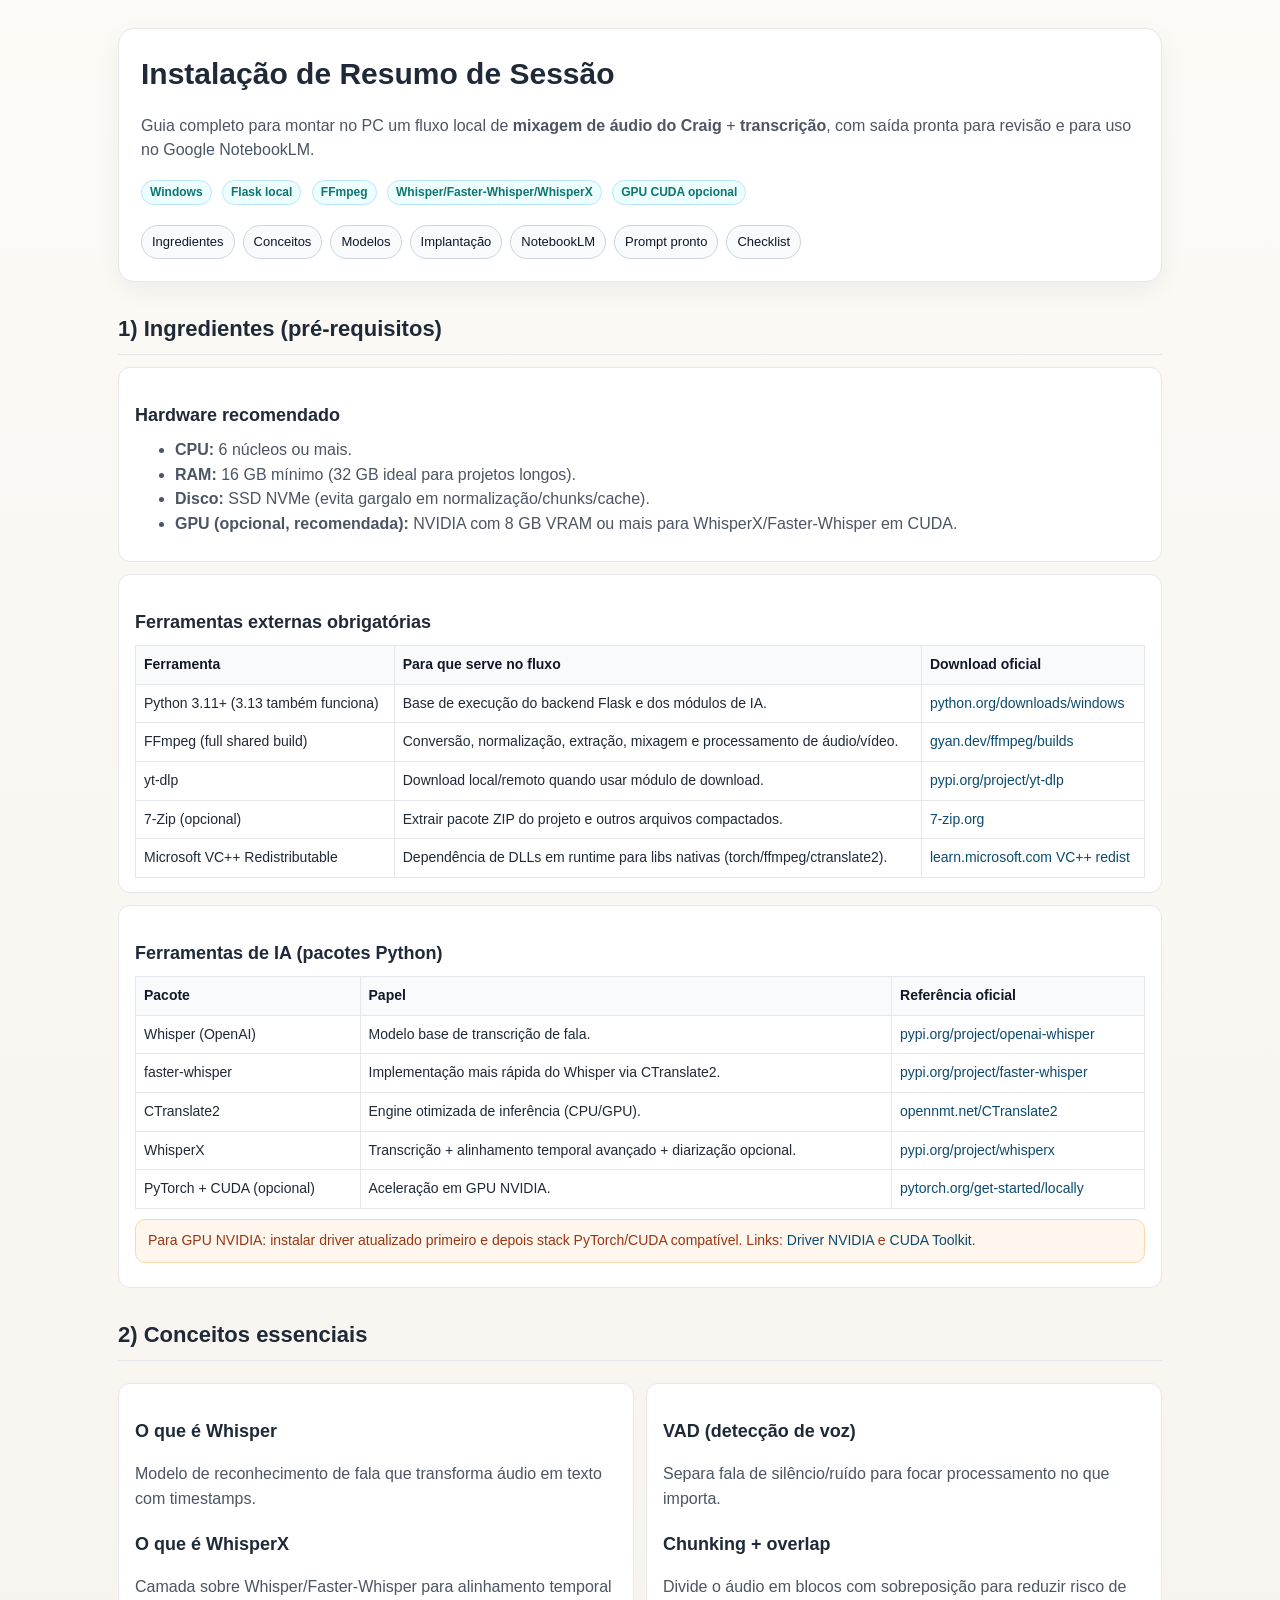
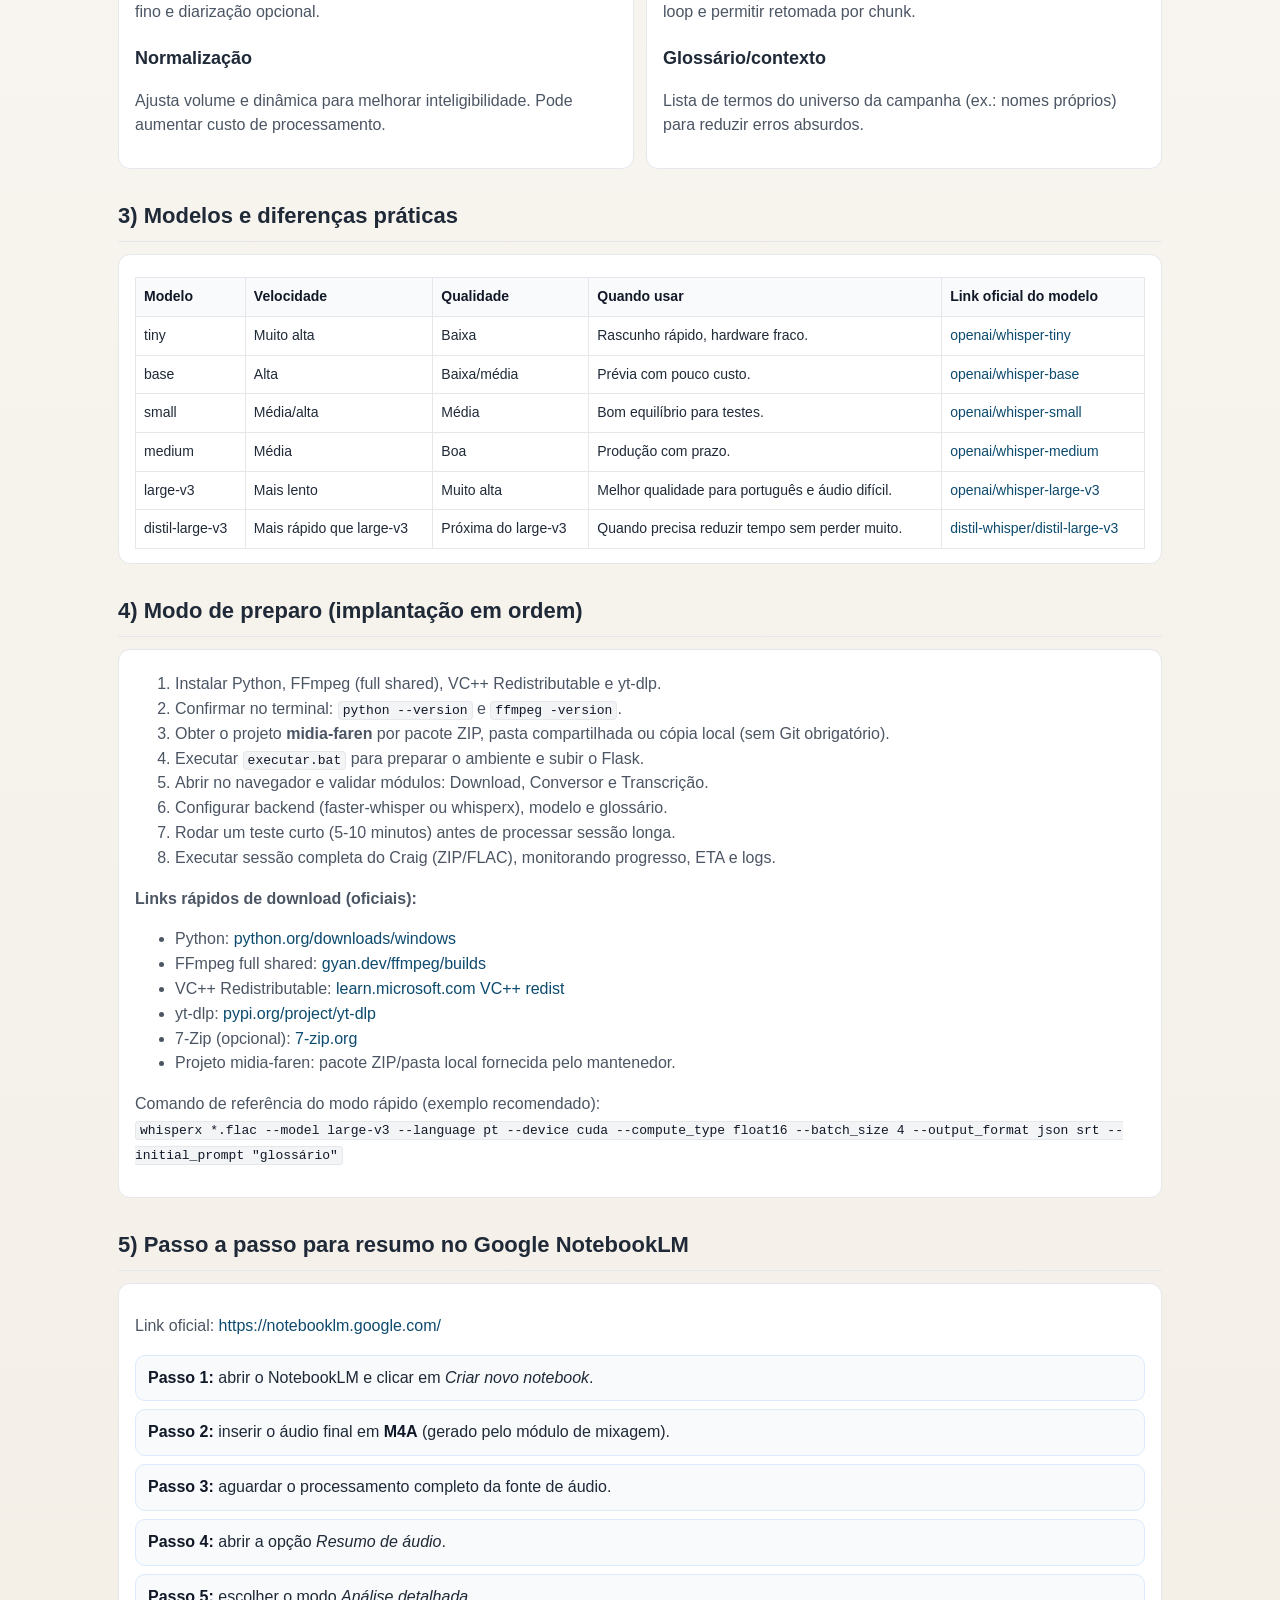
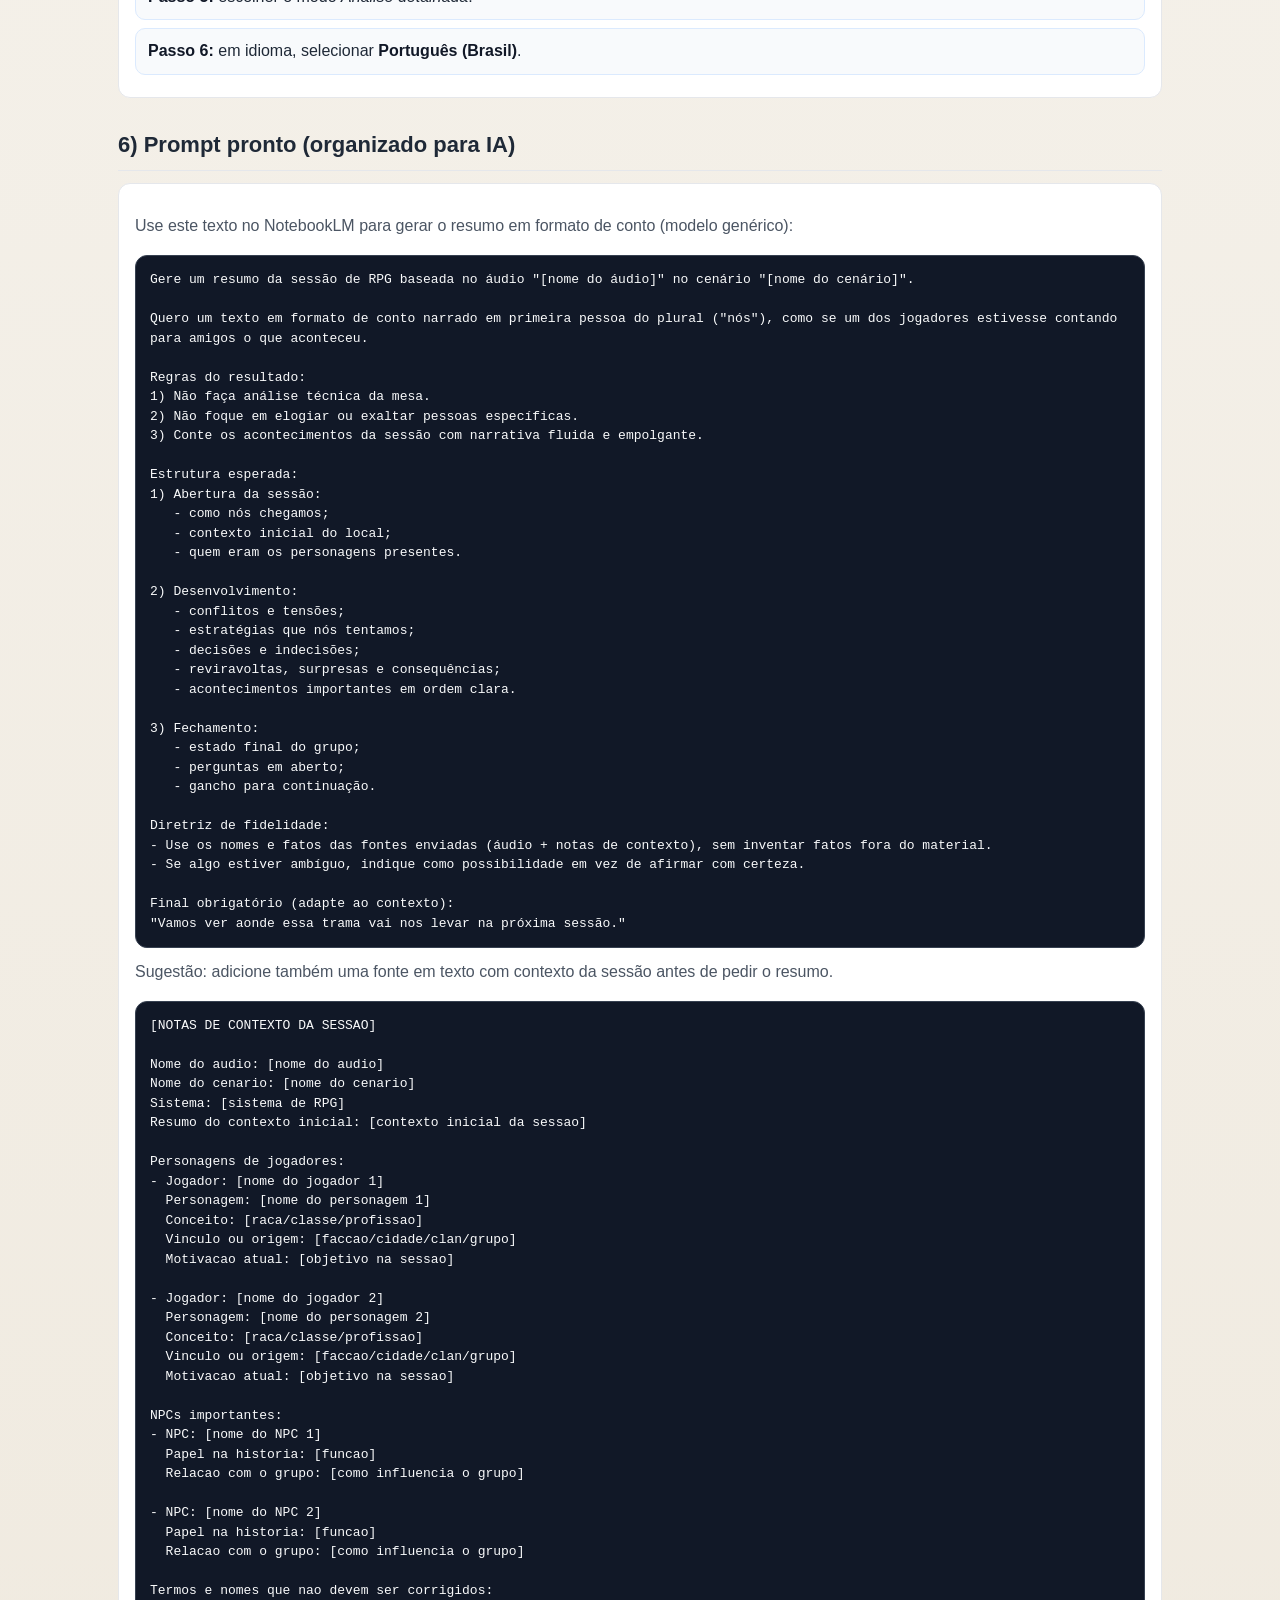
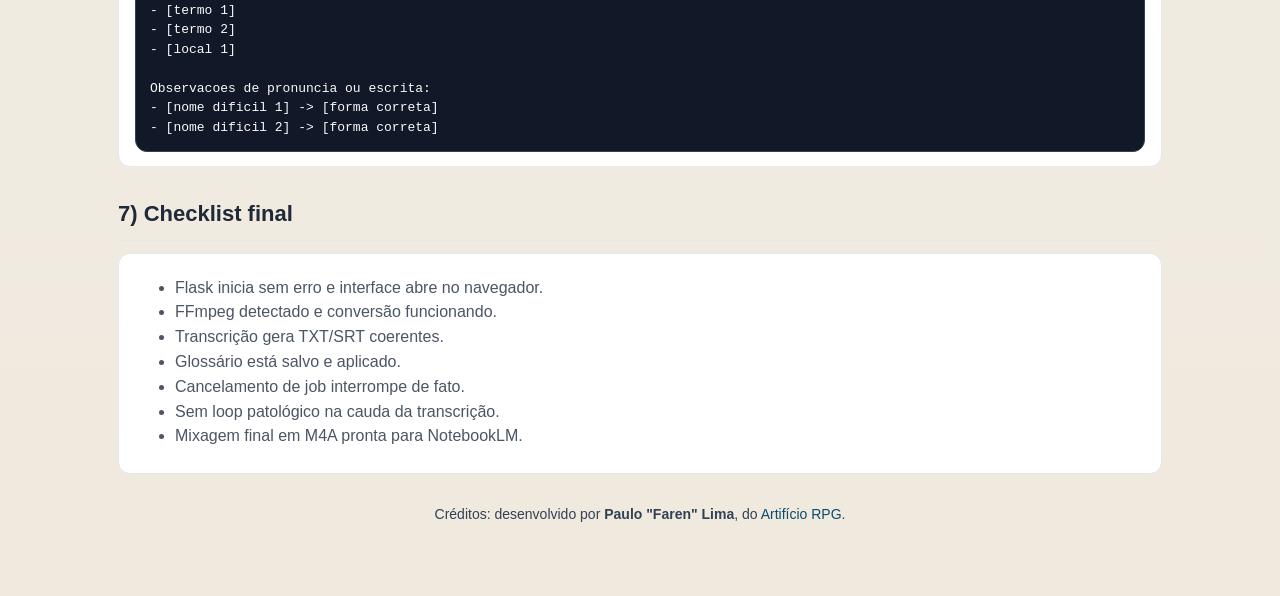
==== instalacao_de_resumo_de_sessao.html @ 6d992204 "Initial commit" ====
﻿<!doctype html>
<html lang="pt-BR">
<head>
  <meta charset="utf-8" />
  <meta name="viewport" content="width=device-width, initial-scale=1" />
  <title>Instalação de Resumo de Sessão</title>
  <style>
    :root {
      --bg: #f6f3ed;
      --card: #ffffff;
      --text: #1f2937;
      --muted: #4b5563;
      --line: #e5e7eb;
      --accent: #0f766e;
      --accent-soft: #ecfeff;
      --warm: #9a3412;
      --warm-soft: #fff7ed;
      --soft: #f8fafc;
    }
    * { box-sizing: border-box; }
    body {
      margin: 0;
      font-family: "Segoe UI", Roboto, Arial, sans-serif;
      background: linear-gradient(180deg, #fcfaf6 0%, var(--bg) 40%, #efe9de 100%);
      color: var(--text);
      line-height: 1.55;
    }
    .wrap {
      max-width: 1080px;
      margin: 0 auto;
      padding: 28px 18px 56px;
    }
    .hero {
      background: var(--card);
      border: 1px solid var(--line);
      border-radius: 16px;
      padding: 22px;
      box-shadow: 0 8px 24px rgba(0,0,0,.05);
    }
    h1 { margin: 0 0 8px; font-size: 30px; }
    h2 {
      margin: 30px 0 10px;
      font-size: 22px;
      border-bottom: 1px solid var(--line);
      padding-bottom: 8px;
    }
    h3 { margin: 20px 0 8px; font-size: 18px; }
    p, li { color: var(--muted); }
    ul, ol { margin: 8px 0 10px; }
    .card {
      background: var(--card);
      border: 1px solid var(--line);
      border-radius: 12px;
      padding: 14px 16px;
      margin-top: 12px;
    }
    .grid {
      display: grid;
      grid-template-columns: 1fr;
      gap: 12px;
    }
    @media (min-width: 960px) {
      .grid-2 { grid-template-columns: 1fr 1fr; }
    }
    .tag {
      display: inline-block;
      padding: 2px 8px;
      border-radius: 999px;
      font-size: 12px;
      font-weight: 600;
      background: var(--accent-soft);
      color: var(--accent);
      border: 1px solid #bae6fd;
      margin-right: 6px;
      margin-bottom: 6px;
    }
    .nav {
      margin-top: 14px;
      display: flex;
      flex-wrap: wrap;
      gap: 8px;
    }
    .nav a {
      border: 1px solid #cbd5e1;
      background: #f8fafc;
      border-radius: 999px;
      padding: 6px 10px;
      font-size: 13px;
      color: #0f172a;
      text-decoration: none;
    }
    .nav a:hover { background: #eef2ff; }
    .warn {
      background: var(--warm-soft);
      border: 1px solid #fed7aa;
      color: var(--warm);
      padding: 10px 12px;
      border-radius: 10px;
      font-size: 14px;
      margin: 10px 0;
    }
    table {
      width: 100%;
      border-collapse: collapse;
      margin-top: 8px;
      font-size: 14px;
    }
    th, td {
      border: 1px solid var(--line);
      padding: 8px;
      vertical-align: top;
      text-align: left;
    }
    th { background: #f9fafb; color: #111827; }
    a { color: #0c4a6e; text-decoration: none; }
    a:hover { text-decoration: underline; }
    code {
      background: #f3f4f6;
      border: 1px solid #e5e7eb;
      padding: 1px 4px;
      border-radius: 4px;
      color: #111827;
    }
    .step {
      background: var(--soft);
      border: 1px solid #dbeafe;
      border-radius: 10px;
      padding: 10px 12px;
      margin: 8px 0;
    }
    .step strong { color: #111827; }
    .prompt {
      background: #111827;
      color: #f9fafb;
      border-radius: 12px;
      padding: 14px;
      border: 1px solid #374151;
      white-space: pre-wrap;
      font-family: Consolas, "Courier New", monospace;
      font-size: 13px;
      line-height: 1.5;
    }
    .credit {
      margin-top: 30px;
      text-align: center;
      font-size: 14px;
      color: #334155;
    }
  </style>
</head>
<body>
  <main class="wrap">
    <section class="hero">
      <h1>Instalação de Resumo de Sessão</h1>
      <p>
        Guia completo para montar no PC um fluxo local de <strong>mixagem de áudio do Craig</strong> + <strong>transcrição</strong>,
        com saída pronta para revisão e para uso no Google NotebookLM.
      </p>
      <div>
        <span class="tag">Windows</span>
        <span class="tag">Flask local</span>
        <span class="tag">FFmpeg</span>
        <span class="tag">Whisper/Faster-Whisper/WhisperX</span>
        <span class="tag">GPU CUDA opcional</span>
      </div>
      <nav class="nav" aria-label="Navegação rápida">
        <a href="#ingredientes">Ingredientes</a>
        <a href="#conceitos">Conceitos</a>
        <a href="#modelos">Modelos</a>
        <a href="#implantacao">Implantação</a>
        <a href="#notebooklm">NotebookLM</a>
        <a href="#prompt">Prompt pronto</a>
        <a href="#checklist">Checklist</a>
      </nav>
    </section>

    <h2 id="ingredientes">1) Ingredientes (pré-requisitos)</h2>
    <div class="card">
      <h3>Hardware recomendado</h3>
      <ul>
        <li><strong>CPU:</strong> 6 núcleos ou mais.</li>
        <li><strong>RAM:</strong> 16 GB mínimo (32 GB ideal para projetos longos).</li>
        <li><strong>Disco:</strong> SSD NVMe (evita gargalo em normalização/chunks/cache).</li>
        <li><strong>GPU (opcional, recomendada):</strong> NVIDIA com 8 GB VRAM ou mais para WhisperX/Faster-Whisper em CUDA.</li>
      </ul>
    </div>

    <div class="card">
      <h3>Ferramentas externas obrigatórias</h3>
      <table>
        <thead>
          <tr>
            <th>Ferramenta</th>
            <th>Para que serve no fluxo</th>
            <th>Download oficial</th>
          </tr>
        </thead>
        <tbody>
          <tr>
            <td>Python 3.11+ (3.13 também funciona)</td>
            <td>Base de execução do backend Flask e dos módulos de IA.</td>
            <td><a href="https://www.python.org/downloads/windows/" target="_blank" rel="noopener">python.org/downloads/windows</a></td>
          </tr>
          <tr>
            <td>FFmpeg (full shared build)</td>
            <td>Conversão, normalização, extração, mixagem e processamento de áudio/vídeo.</td>
            <td><a href="https://www.gyan.dev/ffmpeg/builds/" target="_blank" rel="noopener">gyan.dev/ffmpeg/builds</a></td>
          </tr>
          <tr>
            <td>yt-dlp</td>
            <td>Download local/remoto quando usar módulo de download.</td>
            <td><a href="https://pypi.org/project/yt-dlp/" target="_blank" rel="noopener">pypi.org/project/yt-dlp</a></td>
          </tr>
          <tr>
            <td>7-Zip (opcional)</td>
            <td>Extrair pacote ZIP do projeto e outros arquivos compactados.</td>
            <td><a href="https://www.7-zip.org/" target="_blank" rel="noopener">7-zip.org</a></td>
          </tr>
          <tr>
            <td>Microsoft VC++ Redistributable</td>
            <td>Dependência de DLLs em runtime para libs nativas (torch/ffmpeg/ctranslate2).</td>
            <td><a href="https://learn.microsoft.com/en-us/cpp/windows/latest-supported-vc-redist" target="_blank" rel="noopener">learn.microsoft.com VC++ redist</a></td>
          </tr>
        </tbody>
      </table>
    </div>

    <div class="card">
      <h3>Ferramentas de IA (pacotes Python)</h3>
      <table>
        <thead>
          <tr>
            <th>Pacote</th>
            <th>Papel</th>
            <th>Referência oficial</th>
          </tr>
        </thead>
        <tbody>
          <tr>
            <td>Whisper (OpenAI)</td>
            <td>Modelo base de transcrição de fala.</td>
            <td><a href="https://pypi.org/project/openai-whisper/" target="_blank" rel="noopener">pypi.org/project/openai-whisper</a></td>
          </tr>
          <tr>
            <td>faster-whisper</td>
            <td>Implementação mais rápida do Whisper via CTranslate2.</td>
            <td><a href="https://pypi.org/project/faster-whisper/" target="_blank" rel="noopener">pypi.org/project/faster-whisper</a></td>
          </tr>
          <tr>
            <td>CTranslate2</td>
            <td>Engine otimizada de inferência (CPU/GPU).</td>
            <td><a href="https://opennmt.net/CTranslate2/" target="_blank" rel="noopener">opennmt.net/CTranslate2</a></td>
          </tr>
          <tr>
            <td>WhisperX</td>
            <td>Transcrição + alinhamento temporal avançado + diarização opcional.</td>
            <td><a href="https://pypi.org/project/whisperx/" target="_blank" rel="noopener">pypi.org/project/whisperx</a></td>
          </tr>
          <tr>
            <td>PyTorch + CUDA (opcional)</td>
            <td>Aceleração em GPU NVIDIA.</td>
            <td><a href="https://pytorch.org/get-started/locally/" target="_blank" rel="noopener">pytorch.org/get-started/locally</a></td>
          </tr>
        </tbody>
      </table>
      <div class="warn">
        Para GPU NVIDIA: instalar driver atualizado primeiro e depois stack PyTorch/CUDA compatível.
        Links: <a href="https://www.nvidia.com/Download/index.aspx" target="_blank" rel="noopener">Driver NVIDIA</a> e
        <a href="https://developer.nvidia.com/cuda-downloads" target="_blank" rel="noopener">CUDA Toolkit</a>.
      </div>
    </div>

    <h2 id="conceitos">2) Conceitos essenciais</h2>
    <div class="grid grid-2">
      <section class="card">
        <h3>O que é Whisper</h3>
        <p>Modelo de reconhecimento de fala que transforma áudio em texto com timestamps.</p>

        <h3>O que é WhisperX</h3>
        <p>Camada sobre Whisper/Faster-Whisper para alinhamento temporal fino e diarização opcional.</p>

        <h3>Normalização</h3>
        <p>Ajusta volume e dinâmica para melhorar inteligibilidade. Pode aumentar custo de processamento.</p>
      </section>
      <section class="card">
        <h3>VAD (detecção de voz)</h3>
        <p>Separa fala de silêncio/ruído para focar processamento no que importa.</p>

        <h3>Chunking + overlap</h3>
        <p>Divide o áudio em blocos com sobreposição para reduzir risco de loop e permitir retomada por chunk.</p>

        <h3>Glossário/contexto</h3>
        <p>Lista de termos do universo da campanha (ex.: nomes próprios) para reduzir erros absurdos.</p>
      </section>
    </div>

    <h2 id="modelos">3) Modelos e diferenças práticas</h2>
    <div class="card">
      <table>
        <thead>
          <tr>
            <th>Modelo</th>
            <th>Velocidade</th>
            <th>Qualidade</th>
            <th>Quando usar</th>
            <th>Link oficial do modelo</th>
          </tr>
        </thead>
        <tbody>
          <tr><td>tiny</td><td>Muito alta</td><td>Baixa</td><td>Rascunho rápido, hardware fraco.</td><td><a href="https://huggingface.co/openai/whisper-tiny" target="_blank" rel="noopener">openai/whisper-tiny</a></td></tr>
          <tr><td>base</td><td>Alta</td><td>Baixa/média</td><td>Prévia com pouco custo.</td><td><a href="https://huggingface.co/openai/whisper-base" target="_blank" rel="noopener">openai/whisper-base</a></td></tr>
          <tr><td>small</td><td>Média/alta</td><td>Média</td><td>Bom equilíbrio para testes.</td><td><a href="https://huggingface.co/openai/whisper-small" target="_blank" rel="noopener">openai/whisper-small</a></td></tr>
          <tr><td>medium</td><td>Média</td><td>Boa</td><td>Produção com prazo.</td><td><a href="https://huggingface.co/openai/whisper-medium" target="_blank" rel="noopener">openai/whisper-medium</a></td></tr>
          <tr><td>large-v3</td><td>Mais lento</td><td>Muito alta</td><td>Melhor qualidade para português e áudio difícil.</td><td><a href="https://huggingface.co/openai/whisper-large-v3" target="_blank" rel="noopener">openai/whisper-large-v3</a></td></tr>
          <tr><td>distil-large-v3</td><td>Mais rápido que large-v3</td><td>Próxima do large-v3</td><td>Quando precisa reduzir tempo sem perder muito.</td><td><a href="https://huggingface.co/distil-whisper/distil-large-v3" target="_blank" rel="noopener">distil-whisper/distil-large-v3</a></td></tr>
        </tbody>
      </table>
    </div>

    <h2 id="implantacao">4) Modo de preparo (implantação em ordem)</h2>
    <div class="card">
      <ol>
        <li>Instalar Python, FFmpeg (full shared), VC++ Redistributable e yt-dlp.</li>
        <li>Confirmar no terminal: <code>python --version</code> e <code>ffmpeg -version</code>.</li>
        <li>Obter o projeto <strong>midia-faren</strong> por pacote ZIP, pasta compartilhada ou cópia local (sem Git obrigatório).</li>
        <li>Executar <code>executar.bat</code> para preparar o ambiente e subir o Flask.</li>
        <li>Abrir no navegador e validar módulos: Download, Conversor e Transcrição.</li>
        <li>Configurar backend (faster-whisper ou whisperx), modelo e glossário.</li>
        <li>Rodar um teste curto (5-10 minutos) antes de processar sessão longa.</li>
        <li>Executar sessão completa do Craig (ZIP/FLAC), monitorando progresso, ETA e logs.</li>
      </ol>
      <p><strong>Links rápidos de download (oficiais):</strong></p>
      <ul>
        <li>Python: <a href="https://www.python.org/downloads/windows/" target="_blank" rel="noopener">python.org/downloads/windows</a></li>
        <li>FFmpeg full shared: <a href="https://www.gyan.dev/ffmpeg/builds/" target="_blank" rel="noopener">gyan.dev/ffmpeg/builds</a></li>
        <li>VC++ Redistributable: <a href="https://learn.microsoft.com/en-us/cpp/windows/latest-supported-vc-redist" target="_blank" rel="noopener">learn.microsoft.com VC++ redist</a></li>
        <li>yt-dlp: <a href="https://pypi.org/project/yt-dlp/" target="_blank" rel="noopener">pypi.org/project/yt-dlp</a></li>
        <li>7-Zip (opcional): <a href="https://www.7-zip.org/" target="_blank" rel="noopener">7-zip.org</a></li>
        <li>Projeto midia-faren: pacote ZIP/pasta local fornecida pelo mantenedor.</li>
      </ul>
      <p>
        Comando de referência do modo rápido (exemplo recomendado):<br />
        <code>whisperx *.flac --model large-v3 --language pt --device cuda --compute_type float16 --batch_size 4 --output_format json srt --initial_prompt "glossário"</code>
      </p>
    </div>

    <h2 id="notebooklm">5) Passo a passo para resumo no Google NotebookLM</h2>
    <div class="card">
      <p>Link oficial: <a href="https://notebooklm.google.com/" target="_blank" rel="noopener">https://notebooklm.google.com/</a></p>

      <div class="step"><strong>Passo 1:</strong> abrir o NotebookLM e clicar em <em>Criar novo notebook</em>.</div>
      <div class="step"><strong>Passo 2:</strong> inserir o áudio final em <strong>M4A</strong> (gerado pelo módulo de mixagem).</div>
      <div class="step"><strong>Passo 3:</strong> aguardar o processamento completo da fonte de áudio.</div>
      <div class="step"><strong>Passo 4:</strong> abrir a opção <em>Resumo de áudio</em>.</div>
      <div class="step"><strong>Passo 5:</strong> escolher o modo <em>Análise detalhada</em>.</div>
      <div class="step"><strong>Passo 6:</strong> em idioma, selecionar <strong>Português (Brasil)</strong>.</div>
    </div>

    <h2 id="prompt">6) Prompt pronto (organizado para IA)</h2>
    <div class="card">
      <p>Use este texto no NotebookLM para gerar o resumo em formato de conto (modelo genérico):</p>
      <div class="prompt">Gere um resumo da sessão de RPG baseada no áudio "[nome do áudio]" no cenário "[nome do cenário]".

Quero um texto em formato de conto narrado em primeira pessoa do plural ("nós"), como se um dos jogadores estivesse contando para amigos o que aconteceu.

Regras do resultado:
1) Não faça análise técnica da mesa.
2) Não foque em elogiar ou exaltar pessoas específicas.
3) Conte os acontecimentos da sessão com narrativa fluida e empolgante.

Estrutura esperada:
1) Abertura da sessão:
   - como nós chegamos;
   - contexto inicial do local;
   - quem eram os personagens presentes.

2) Desenvolvimento:
   - conflitos e tensões;
   - estratégias que nós tentamos;
   - decisões e indecisões;
   - reviravoltas, surpresas e consequências;
   - acontecimentos importantes em ordem clara.

3) Fechamento:
   - estado final do grupo;
   - perguntas em aberto;
   - gancho para continuação.

Diretriz de fidelidade:
- Use os nomes e fatos das fontes enviadas (áudio + notas de contexto), sem inventar fatos fora do material.
- Se algo estiver ambíguo, indique como possibilidade em vez de afirmar com certeza.

Final obrigatório (adapte ao contexto):
"Vamos ver aonde essa trama vai nos levar na próxima sessão."</div>

      <p style="margin-top:12px;">Sugestão: adicione também uma fonte em texto com contexto da sessão antes de pedir o resumo.</p>
      <div class="prompt">[NOTAS DE CONTEXTO DA SESSAO]

Nome do audio: [nome do audio]
Nome do cenario: [nome do cenario]
Sistema: [sistema de RPG]
Resumo do contexto inicial: [contexto inicial da sessao]

Personagens de jogadores:
- Jogador: [nome do jogador 1]
  Personagem: [nome do personagem 1]
  Conceito: [raca/classe/profissao]
  Vinculo ou origem: [faccao/cidade/clan/grupo]
  Motivacao atual: [objetivo na sessao]

- Jogador: [nome do jogador 2]
  Personagem: [nome do personagem 2]
  Conceito: [raca/classe/profissao]
  Vinculo ou origem: [faccao/cidade/clan/grupo]
  Motivacao atual: [objetivo na sessao]

NPCs importantes:
- NPC: [nome do NPC 1]
  Papel na historia: [funcao]
  Relacao com o grupo: [como influencia o grupo]

- NPC: [nome do NPC 2]
  Papel na historia: [funcao]
  Relacao com o grupo: [como influencia o grupo]

Termos e nomes que nao devem ser corrigidos:
- [termo 1]
- [termo 2]
- [local 1]

Observacoes de pronuncia ou escrita:
- [nome dificil 1] -> [forma correta]
- [nome dificil 2] -> [forma correta]</div>
    </div>

    <h2 id="checklist">7) Checklist final</h2>
    <div class="card">
      <ul>
        <li>Flask inicia sem erro e interface abre no navegador.</li>
        <li>FFmpeg detectado e conversão funcionando.</li>
        <li>Transcrição gera TXT/SRT coerentes.</li>
        <li>Glossário está salvo e aplicado.</li>
        <li>Cancelamento de job interrompe de fato.</li>
        <li>Sem loop patológico na cauda da transcrição.</li>
        <li>Mixagem final em M4A pronta para NotebookLM.</li>
      </ul>
    </div>

    <p class="credit">
      Créditos: desenvolvido por <strong>Paulo "Faren" Lima</strong>, do
      <a href="https://artificiorpg.com/" target="_blank" rel="noopener">Artifício RPG</a>.
    </p>
  </main>
</body>
</html>
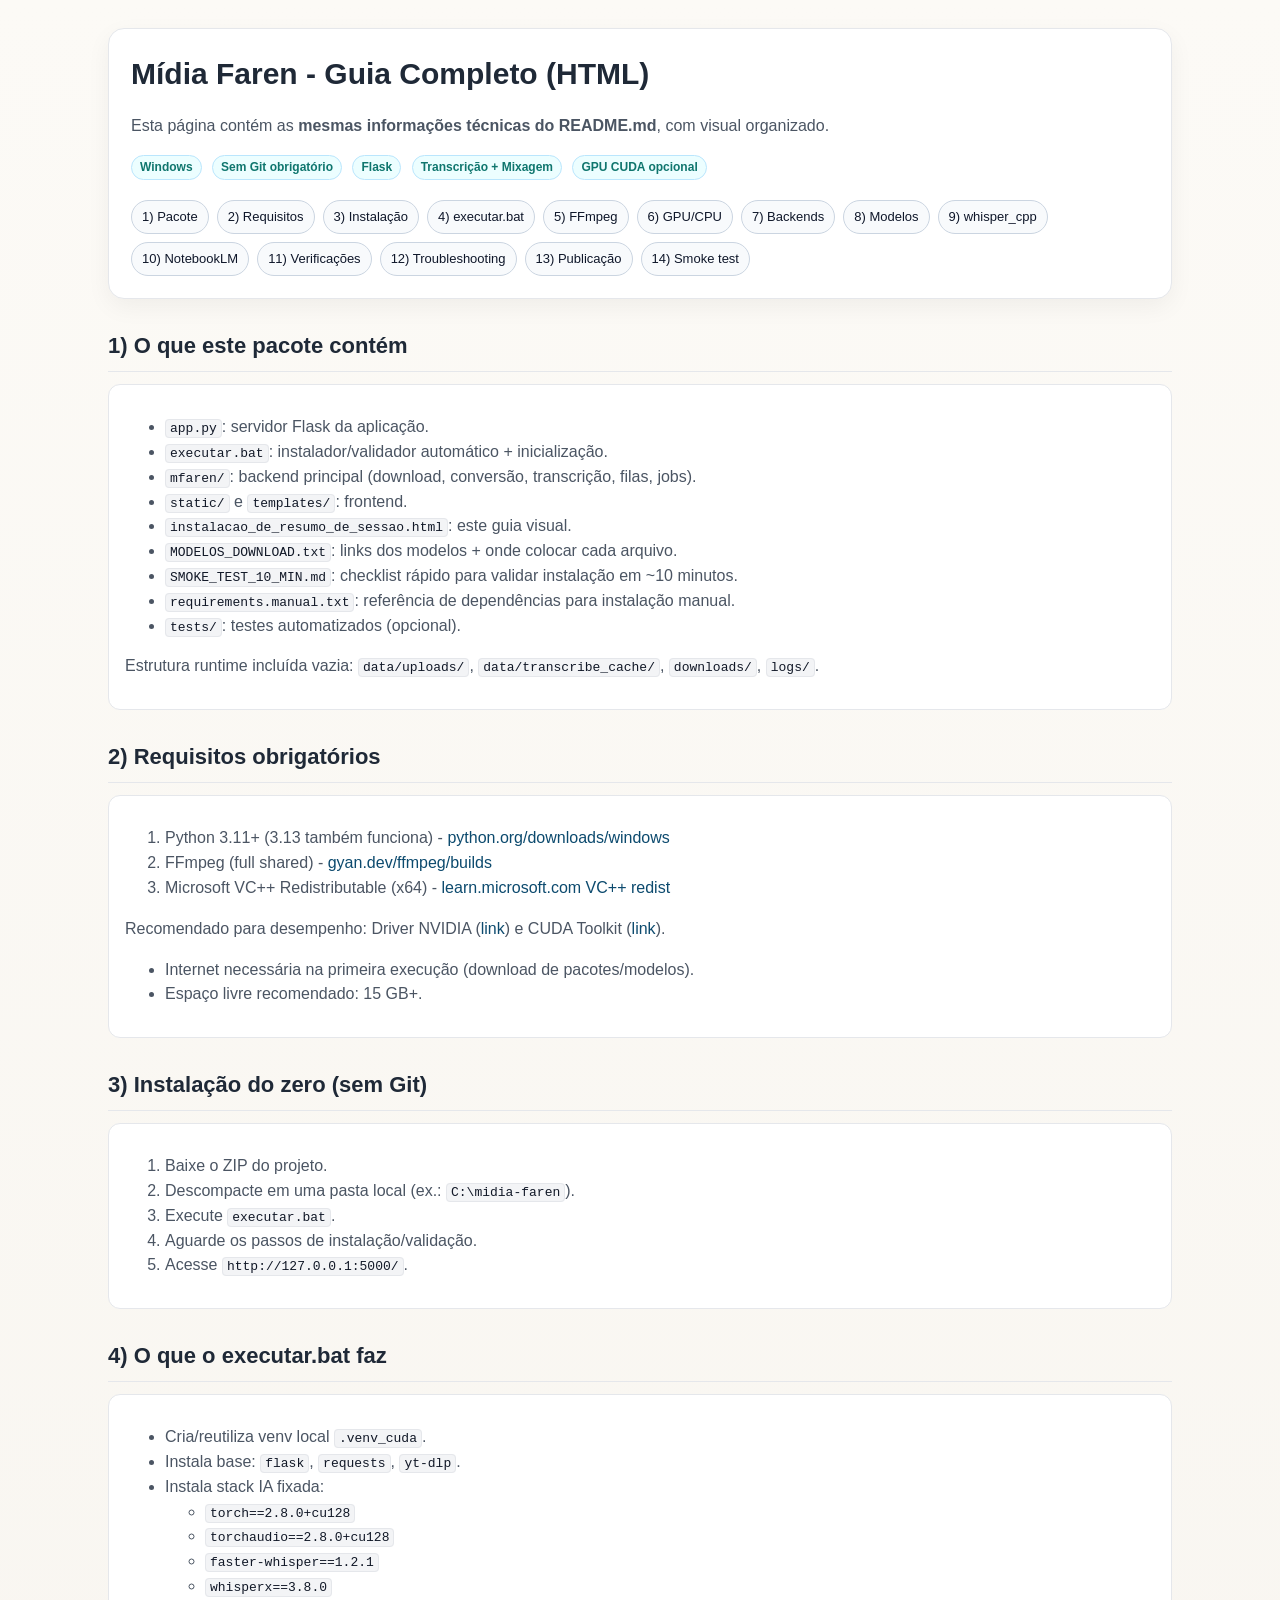
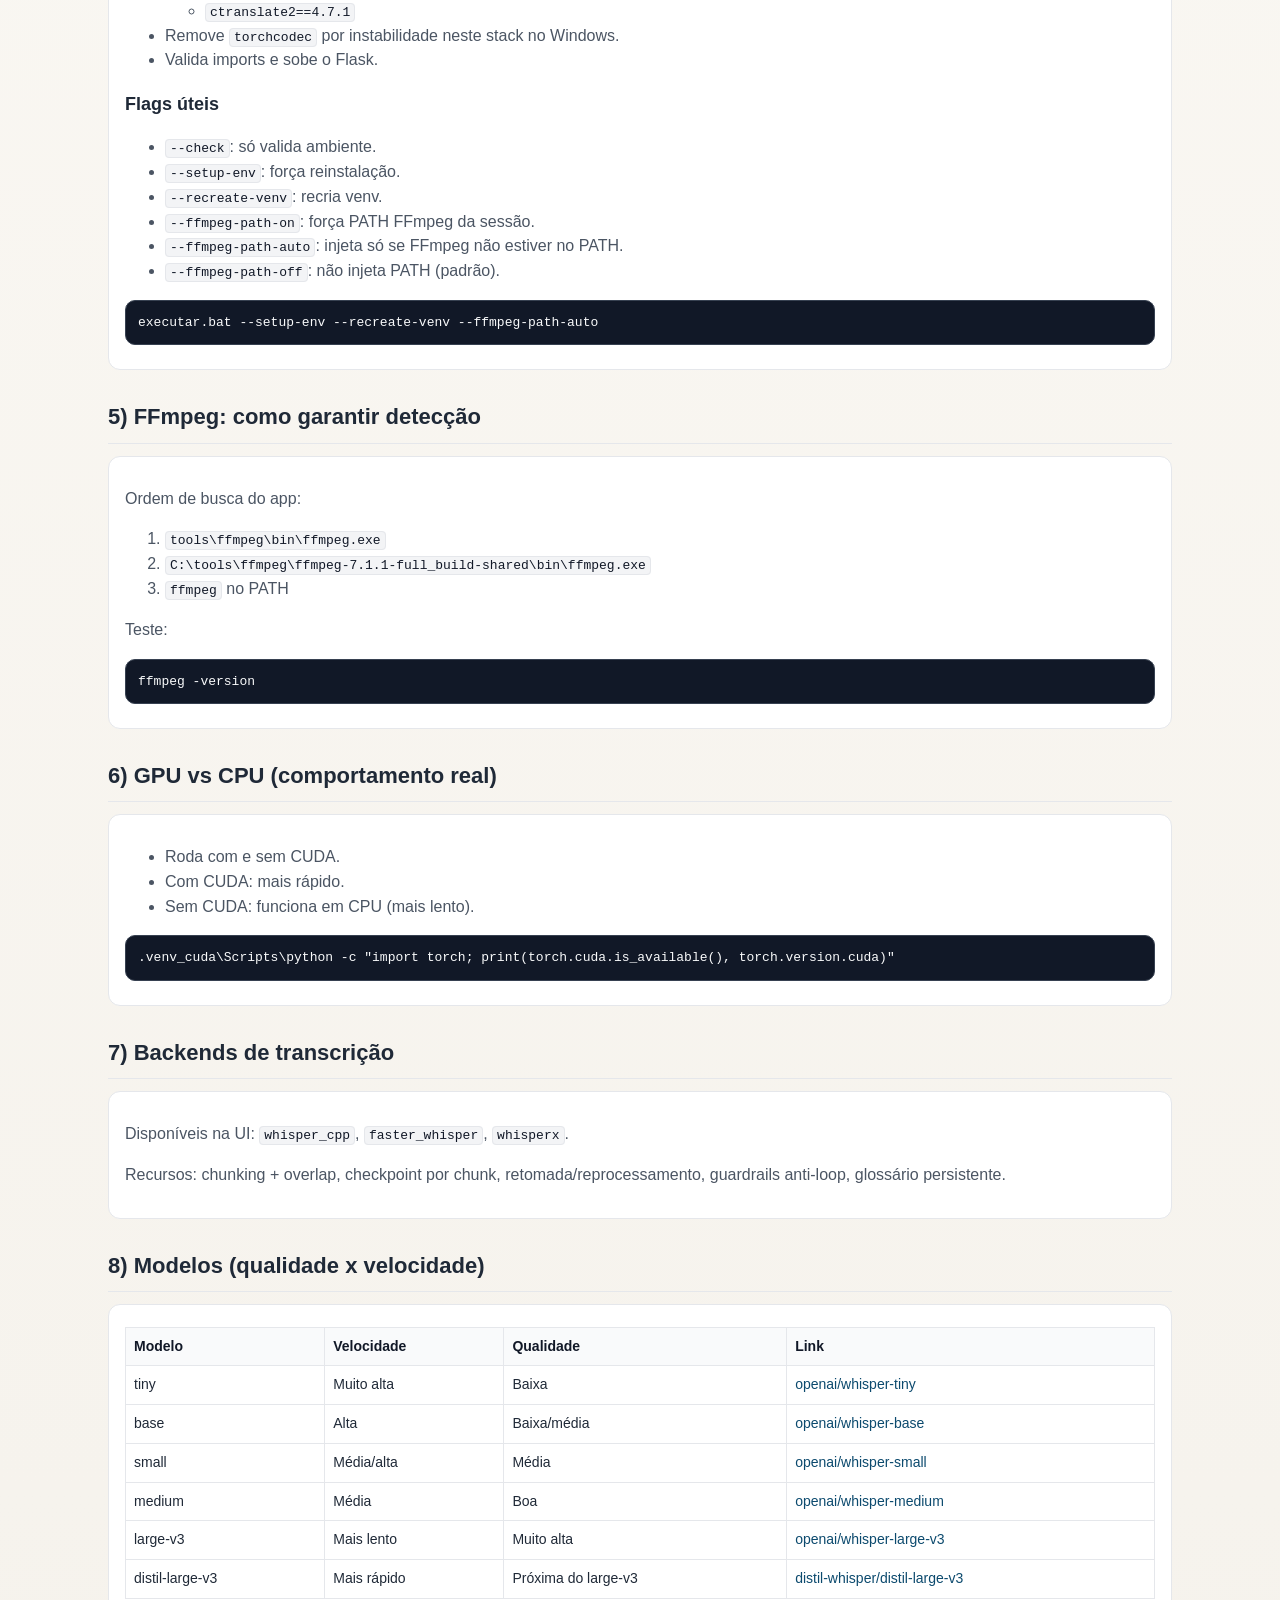
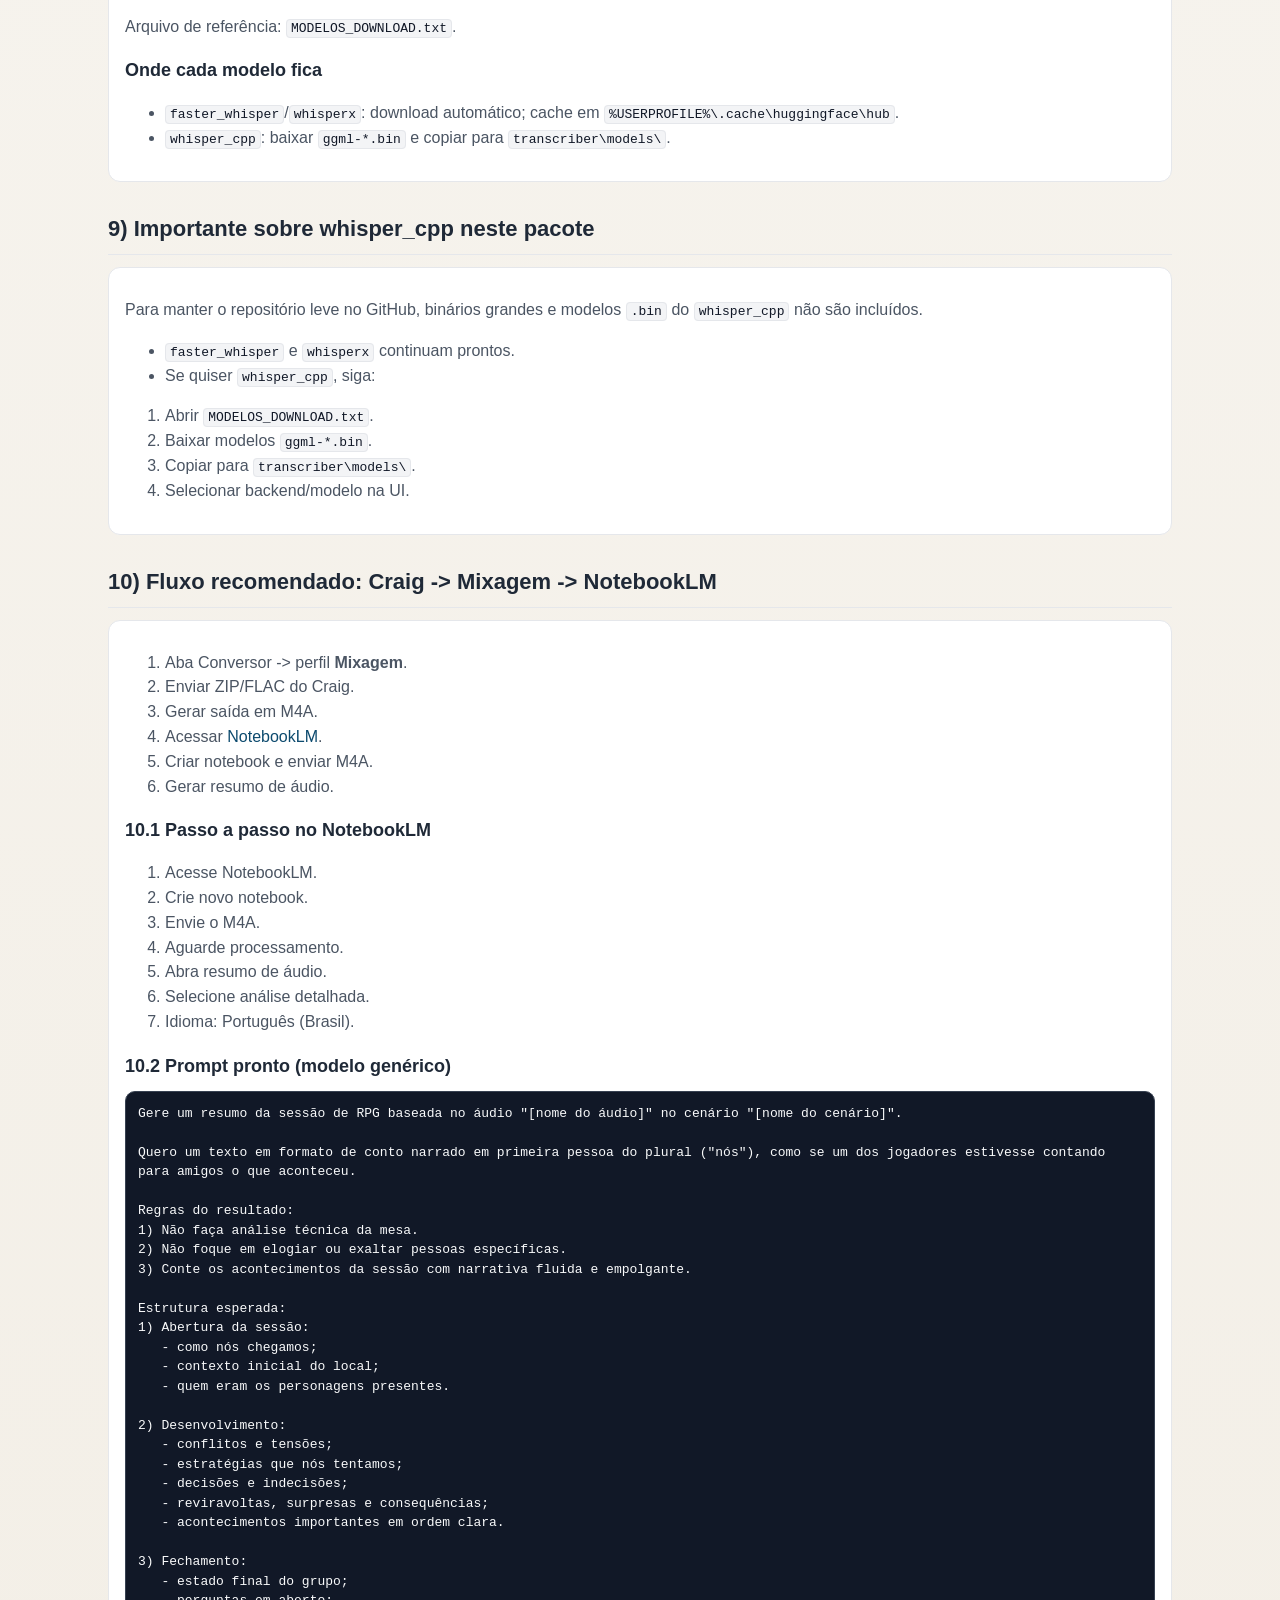
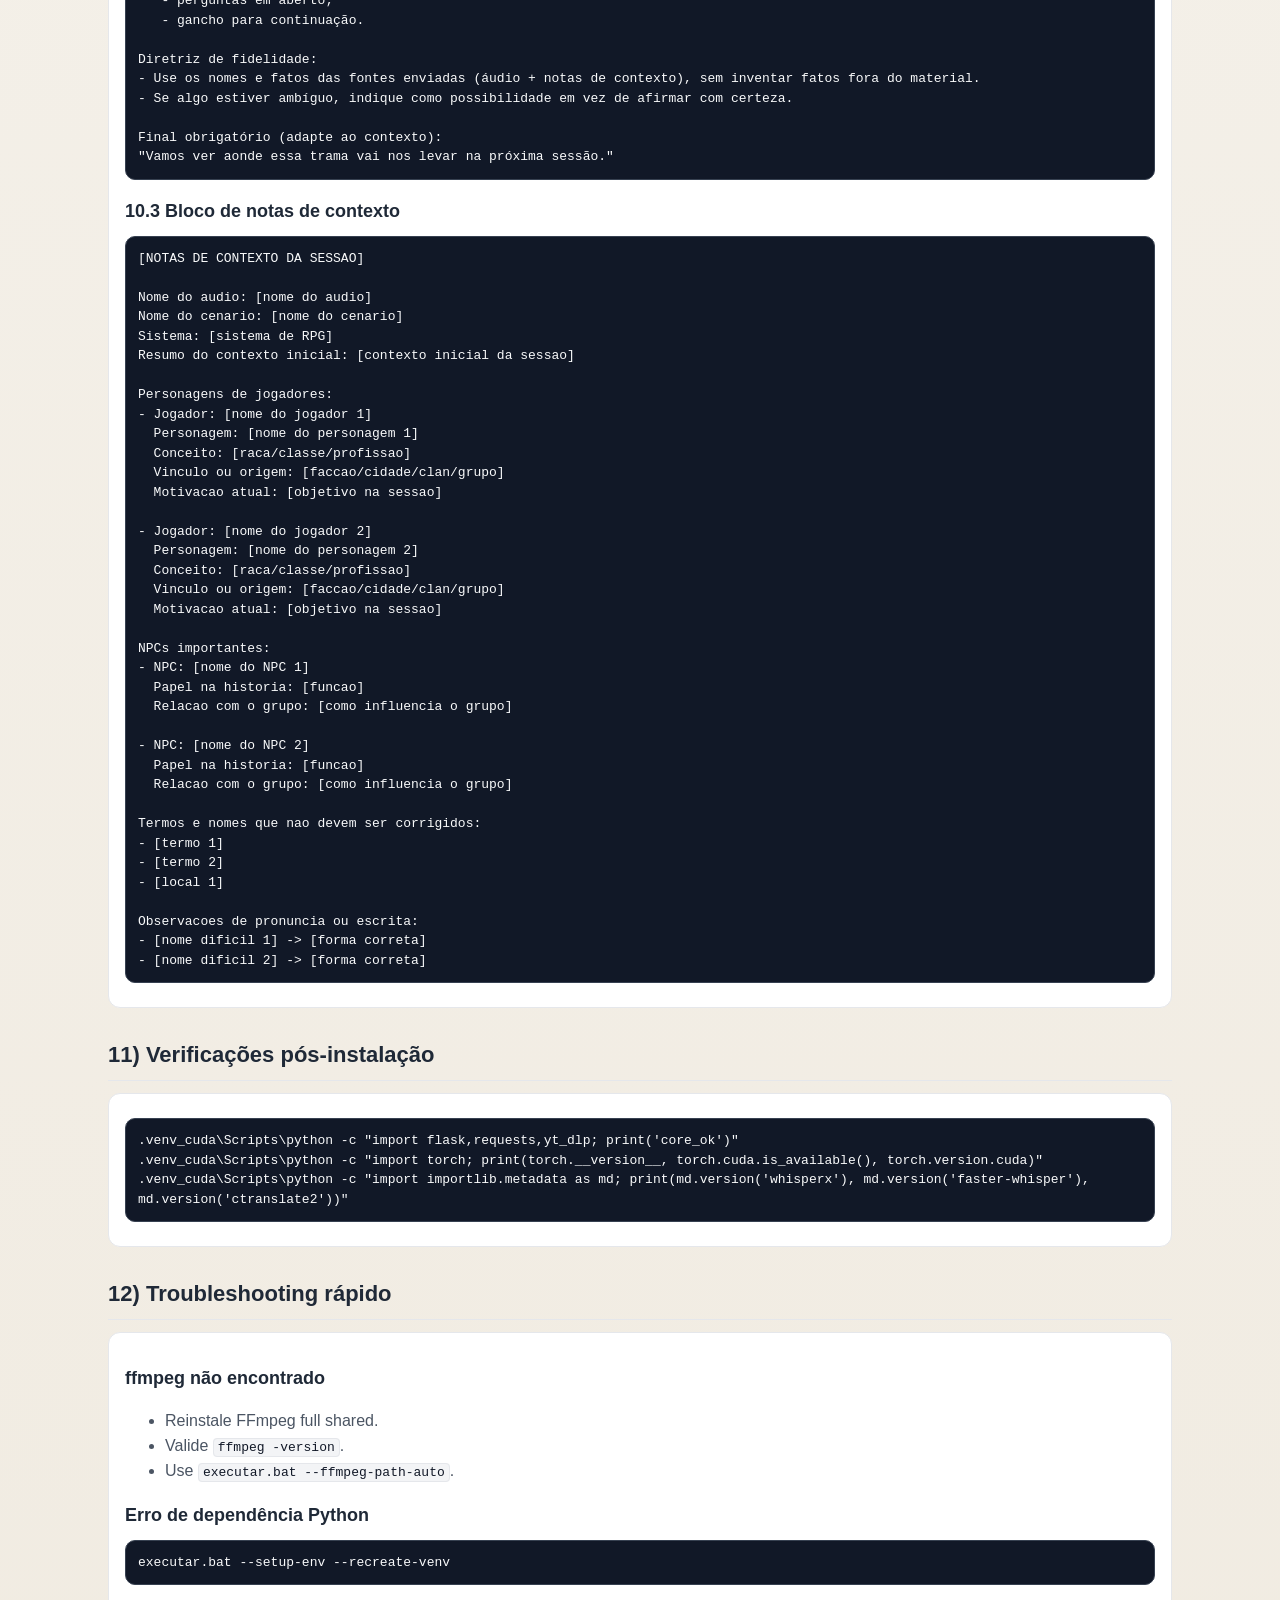
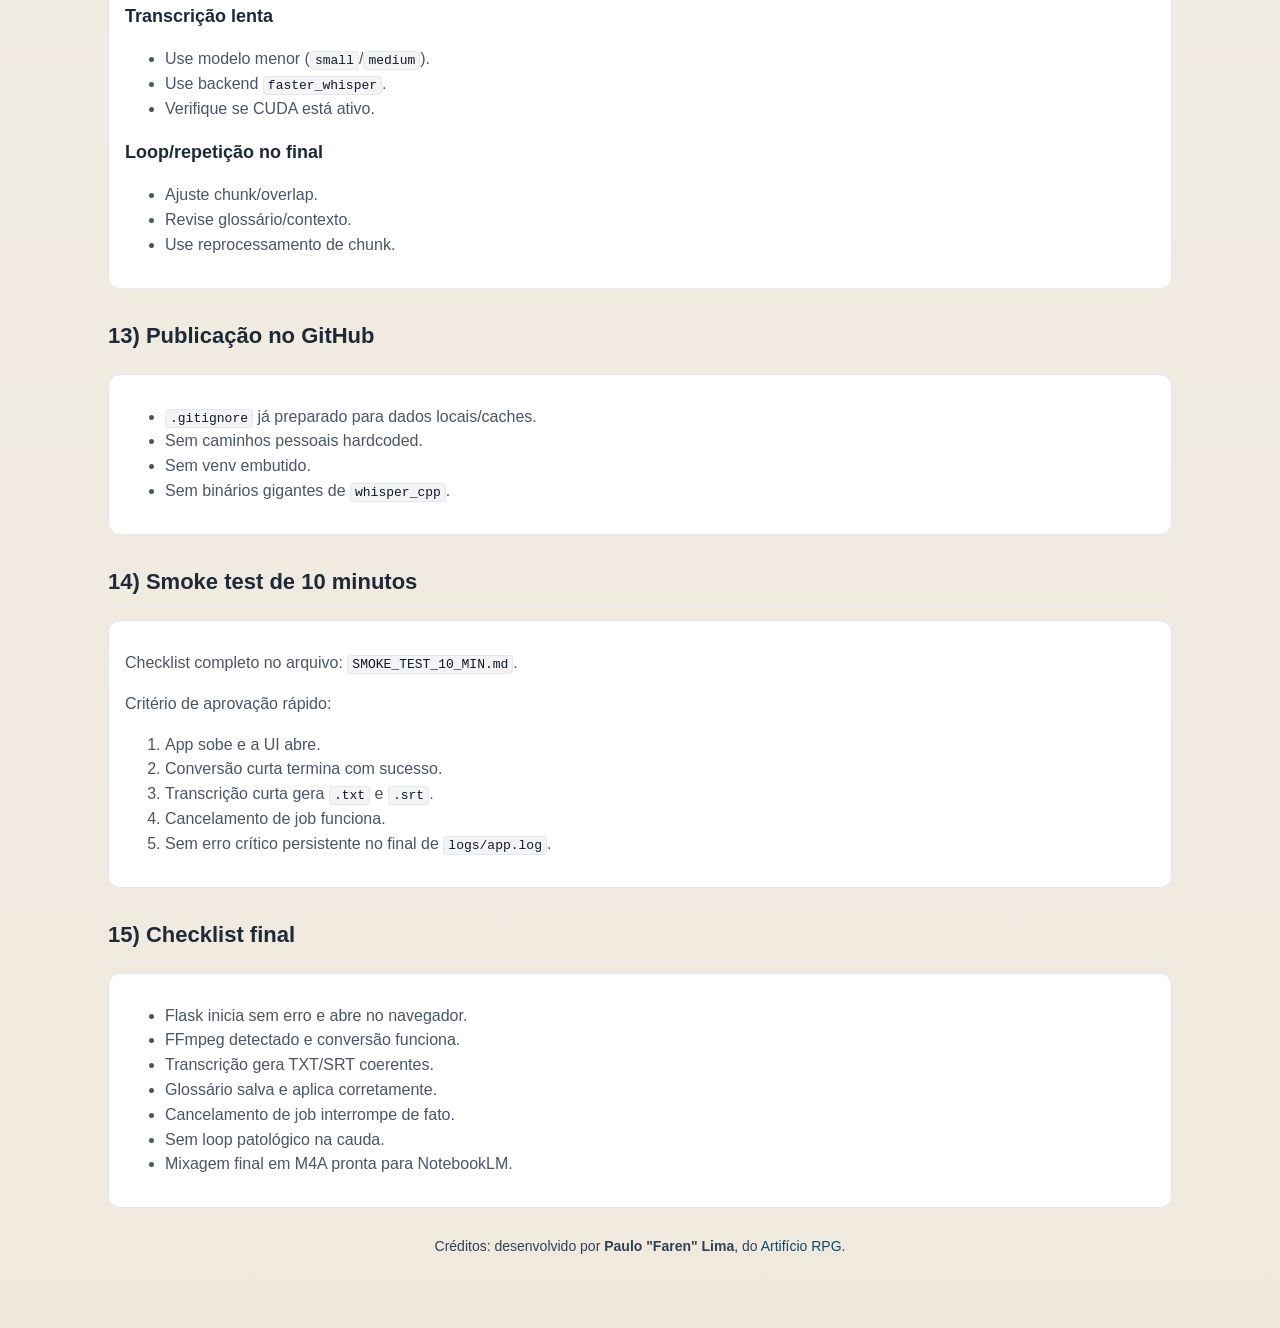
==== commit 2142cc07: "atualizações" ====
--- a/instalacao_de_resumo_de_sessao.html
+++ b/instalacao_de_resumo_de_sessao.html
@@ -3,7 +3,7 @@
 <head>
   <meta charset="utf-8" />
   <meta name="viewport" content="width=device-width, initial-scale=1" />
-  <title>Instalação de Resumo de Sessão</title>
+  <title>Mídia Faren - Guia Completo (HTML)</title>
   <style>
     :root {
       --bg: #f6f3ed;
@@ -13,9 +13,8 @@
       --line: #e5e7eb;
       --accent: #0f766e;
       --accent-soft: #ecfeff;
-      --warm: #9a3412;
-      --warm-soft: #fff7ed;
-      --soft: #f8fafc;
+      --code-bg: #111827;
+      --code-text: #f9fafb;
     }
     * { box-sizing: border-box; }
     body {
@@ -25,11 +24,7 @@
       color: var(--text);
       line-height: 1.55;
     }
-    .wrap {
-      max-width: 1080px;
-      margin: 0 auto;
-      padding: 28px 18px 56px;
-    }
+    .wrap { max-width: 1100px; margin: 0 auto; padding: 28px 18px 56px; }
     .hero {
       background: var(--card);
       border: 1px solid var(--line);
@@ -44,23 +39,14 @@
       border-bottom: 1px solid var(--line);
       padding-bottom: 8px;
     }
-    h3 { margin: 20px 0 8px; font-size: 18px; }
+    h3 { margin: 18px 0 8px; font-size: 18px; }
     p, li { color: var(--muted); }
-    ul, ol { margin: 8px 0 10px; }
     .card {
       background: var(--card);
       border: 1px solid var(--line);
       border-radius: 12px;
       padding: 14px 16px;
       margin-top: 12px;
-    }
-    .grid {
-      display: grid;
-      grid-template-columns: 1fr;
-      gap: 12px;
-    }
-    @media (min-width: 960px) {
-      .grid-2 { grid-template-columns: 1fr 1fr; }
     }
     .tag {
       display: inline-block;
@@ -90,15 +76,6 @@
       text-decoration: none;
     }
     .nav a:hover { background: #eef2ff; }
-    .warn {
-      background: var(--warm-soft);
-      border: 1px solid #fed7aa;
-      color: var(--warm);
-      padding: 10px 12px;
-      border-radius: 10px;
-      font-size: 14px;
-      margin: 10px 0;
-    }
     table {
       width: 100%;
       border-collapse: collapse;
@@ -112,8 +89,6 @@
       text-align: left;
     }
     th { background: #f9fafb; color: #111827; }
-    a { color: #0c4a6e; text-decoration: none; }
-    a:hover { text-decoration: underline; }
     code {
       background: #f3f4f6;
       border: 1px solid #e5e7eb;
@@ -121,27 +96,22 @@
       border-radius: 4px;
       color: #111827;
     }
-    .step {
-      background: var(--soft);
-      border: 1px solid #dbeafe;
+    pre {
+      margin: 10px 0;
+      background: var(--code-bg);
+      color: var(--code-text);
       border-radius: 10px;
-      padding: 10px 12px;
-      margin: 8px 0;
-    }
-    .step strong { color: #111827; }
-    .prompt {
-      background: #111827;
-      color: #f9fafb;
-      border-radius: 12px;
-      padding: 14px;
+      padding: 12px;
+      overflow-x: auto;
       border: 1px solid #374151;
-      white-space: pre-wrap;
-      font-family: Consolas, "Courier New", monospace;
       font-size: 13px;
       line-height: 1.5;
-    }
+      white-space: pre-wrap;
+    }
+    a { color: #0c4a6e; text-decoration: none; }
+    a:hover { text-decoration: underline; }
     .credit {
-      margin-top: 30px;
+      margin-top: 28px;
       text-align: center;
       font-size: 14px;
       color: #334155;
@@ -151,150 +121,134 @@
 <body>
   <main class="wrap">
     <section class="hero">
-      <h1>Instalação de Resumo de Sessão</h1>
+      <h1>Mídia Faren - Guia Completo (HTML)</h1>
       <p>
-        Guia completo para montar no PC um fluxo local de <strong>mixagem de áudio do Craig</strong> + <strong>transcrição</strong>,
-        com saída pronta para revisão e para uso no Google NotebookLM.
+        Esta página contém as <strong>mesmas informações técnicas do README.md</strong>, com visual organizado.
       </p>
       <div>
         <span class="tag">Windows</span>
-        <span class="tag">Flask local</span>
-        <span class="tag">FFmpeg</span>
-        <span class="tag">Whisper/Faster-Whisper/WhisperX</span>
+        <span class="tag">Sem Git obrigatório</span>
+        <span class="tag">Flask</span>
+        <span class="tag">Transcrição + Mixagem</span>
         <span class="tag">GPU CUDA opcional</span>
       </div>
       <nav class="nav" aria-label="Navegação rápida">
-        <a href="#ingredientes">Ingredientes</a>
-        <a href="#conceitos">Conceitos</a>
-        <a href="#modelos">Modelos</a>
-        <a href="#implantacao">Implantação</a>
-        <a href="#notebooklm">NotebookLM</a>
-        <a href="#prompt">Prompt pronto</a>
-        <a href="#checklist">Checklist</a>
+        <a href="#sec1">1) Pacote</a>
+        <a href="#sec2">2) Requisitos</a>
+        <a href="#sec3">3) Instalação</a>
+        <a href="#sec4">4) executar.bat</a>
+        <a href="#sec5">5) FFmpeg</a>
+        <a href="#sec6">6) GPU/CPU</a>
+        <a href="#sec7">7) Backends</a>
+        <a href="#sec8">8) Modelos</a>
+        <a href="#sec9">9) whisper_cpp</a>
+        <a href="#sec10">10) NotebookLM</a>
+        <a href="#sec11">11) Verificações</a>
+        <a href="#sec12">12) Troubleshooting</a>
+        <a href="#sec13">13) Publicação</a>
+        <a href="#sec14">14) Smoke test</a>
       </nav>
     </section>
 
-    <h2 id="ingredientes">1) Ingredientes (pré-requisitos)</h2>
-    <div class="card">
-      <h3>Hardware recomendado</h3>
-      <ul>
-        <li><strong>CPU:</strong> 6 núcleos ou mais.</li>
-        <li><strong>RAM:</strong> 16 GB mínimo (32 GB ideal para projetos longos).</li>
-        <li><strong>Disco:</strong> SSD NVMe (evita gargalo em normalização/chunks/cache).</li>
-        <li><strong>GPU (opcional, recomendada):</strong> NVIDIA com 8 GB VRAM ou mais para WhisperX/Faster-Whisper em CUDA.</li>
-      </ul>
-    </div>
-
-    <div class="card">
-      <h3>Ferramentas externas obrigatórias</h3>
-      <table>
-        <thead>
-          <tr>
-            <th>Ferramenta</th>
-            <th>Para que serve no fluxo</th>
-            <th>Download oficial</th>
-          </tr>
-        </thead>
-        <tbody>
-          <tr>
-            <td>Python 3.11+ (3.13 também funciona)</td>
-            <td>Base de execução do backend Flask e dos módulos de IA.</td>
-            <td><a href="https://www.python.org/downloads/windows/" target="_blank" rel="noopener">python.org/downloads/windows</a></td>
-          </tr>
-          <tr>
-            <td>FFmpeg (full shared build)</td>
-            <td>Conversão, normalização, extração, mixagem e processamento de áudio/vídeo.</td>
-            <td><a href="https://www.gyan.dev/ffmpeg/builds/" target="_blank" rel="noopener">gyan.dev/ffmpeg/builds</a></td>
-          </tr>
-          <tr>
-            <td>yt-dlp</td>
-            <td>Download local/remoto quando usar módulo de download.</td>
-            <td><a href="https://pypi.org/project/yt-dlp/" target="_blank" rel="noopener">pypi.org/project/yt-dlp</a></td>
-          </tr>
-          <tr>
-            <td>7-Zip (opcional)</td>
-            <td>Extrair pacote ZIP do projeto e outros arquivos compactados.</td>
-            <td><a href="https://www.7-zip.org/" target="_blank" rel="noopener">7-zip.org</a></td>
-          </tr>
-          <tr>
-            <td>Microsoft VC++ Redistributable</td>
-            <td>Dependência de DLLs em runtime para libs nativas (torch/ffmpeg/ctranslate2).</td>
-            <td><a href="https://learn.microsoft.com/en-us/cpp/windows/latest-supported-vc-redist" target="_blank" rel="noopener">learn.microsoft.com VC++ redist</a></td>
-          </tr>
-        </tbody>
-      </table>
-    </div>
-
-    <div class="card">
-      <h3>Ferramentas de IA (pacotes Python)</h3>
-      <table>
-        <thead>
-          <tr>
-            <th>Pacote</th>
-            <th>Papel</th>
-            <th>Referência oficial</th>
-          </tr>
-        </thead>
-        <tbody>
-          <tr>
-            <td>Whisper (OpenAI)</td>
-            <td>Modelo base de transcrição de fala.</td>
-            <td><a href="https://pypi.org/project/openai-whisper/" target="_blank" rel="noopener">pypi.org/project/openai-whisper</a></td>
-          </tr>
-          <tr>
-            <td>faster-whisper</td>
-            <td>Implementação mais rápida do Whisper via CTranslate2.</td>
-            <td><a href="https://pypi.org/project/faster-whisper/" target="_blank" rel="noopener">pypi.org/project/faster-whisper</a></td>
-          </tr>
-          <tr>
-            <td>CTranslate2</td>
-            <td>Engine otimizada de inferência (CPU/GPU).</td>
-            <td><a href="https://opennmt.net/CTranslate2/" target="_blank" rel="noopener">opennmt.net/CTranslate2</a></td>
-          </tr>
-          <tr>
-            <td>WhisperX</td>
-            <td>Transcrição + alinhamento temporal avançado + diarização opcional.</td>
-            <td><a href="https://pypi.org/project/whisperx/" target="_blank" rel="noopener">pypi.org/project/whisperx</a></td>
-          </tr>
-          <tr>
-            <td>PyTorch + CUDA (opcional)</td>
-            <td>Aceleração em GPU NVIDIA.</td>
-            <td><a href="https://pytorch.org/get-started/locally/" target="_blank" rel="noopener">pytorch.org/get-started/locally</a></td>
-          </tr>
-        </tbody>
-      </table>
-      <div class="warn">
-        Para GPU NVIDIA: instalar driver atualizado primeiro e depois stack PyTorch/CUDA compatível.
-        Links: <a href="https://www.nvidia.com/Download/index.aspx" target="_blank" rel="noopener">Driver NVIDIA</a> e
-        <a href="https://developer.nvidia.com/cuda-downloads" target="_blank" rel="noopener">CUDA Toolkit</a>.
-      </div>
-    </div>
-
-    <h2 id="conceitos">2) Conceitos essenciais</h2>
-    <div class="grid grid-2">
-      <section class="card">
-        <h3>O que é Whisper</h3>
-        <p>Modelo de reconhecimento de fala que transforma áudio em texto com timestamps.</p>
-
-        <h3>O que é WhisperX</h3>
-        <p>Camada sobre Whisper/Faster-Whisper para alinhamento temporal fino e diarização opcional.</p>
-
-        <h3>Normalização</h3>
-        <p>Ajusta volume e dinâmica para melhorar inteligibilidade. Pode aumentar custo de processamento.</p>
-      </section>
-      <section class="card">
-        <h3>VAD (detecção de voz)</h3>
-        <p>Separa fala de silêncio/ruído para focar processamento no que importa.</p>
-
-        <h3>Chunking + overlap</h3>
-        <p>Divide o áudio em blocos com sobreposição para reduzir risco de loop e permitir retomada por chunk.</p>
-
-        <h3>Glossário/contexto</h3>
-        <p>Lista de termos do universo da campanha (ex.: nomes próprios) para reduzir erros absurdos.</p>
-      </section>
-    </div>
-
-    <h2 id="modelos">3) Modelos e diferenças práticas</h2>
+    <h2 id="sec1">1) O que este pacote contém</h2>
+    <div class="card">
+      <ul>
+        <li><code>app.py</code>: servidor Flask da aplicação.</li>
+        <li><code>executar.bat</code>: instalador/validador automático + inicialização.</li>
+        <li><code>mfaren/</code>: backend principal (download, conversão, transcrição, filas, jobs).</li>
+        <li><code>static/</code> e <code>templates/</code>: frontend.</li>
+        <li><code>instalacao_de_resumo_de_sessao.html</code>: este guia visual.</li>
+        <li><code>MODELOS_DOWNLOAD.txt</code>: links dos modelos + onde colocar cada arquivo.</li>
+        <li><code>SMOKE_TEST_10_MIN.md</code>: checklist rápido para validar instalação em ~10 minutos.</li>
+        <li><code>requirements.manual.txt</code>: referência de dependências para instalação manual.</li>
+        <li><code>tests/</code>: testes automatizados (opcional).</li>
+      </ul>
+      <p>Estrutura runtime incluída vazia: <code>data/uploads/</code>, <code>data/transcribe_cache/</code>, <code>downloads/</code>, <code>logs/</code>.</p>
+    </div>
+
+    <h2 id="sec2">2) Requisitos obrigatórios</h2>
+    <div class="card">
+      <ol>
+        <li>Python 3.11+ (3.13 também funciona) - <a href="https://www.python.org/downloads/windows/" target="_blank" rel="noopener">python.org/downloads/windows</a></li>
+        <li>FFmpeg (full shared) - <a href="https://www.gyan.dev/ffmpeg/builds/" target="_blank" rel="noopener">gyan.dev/ffmpeg/builds</a></li>
+        <li>Microsoft VC++ Redistributable (x64) - <a href="https://learn.microsoft.com/en-us/cpp/windows/latest-supported-vc-redist" target="_blank" rel="noopener">learn.microsoft.com VC++ redist</a></li>
+      </ol>
+      <p>Recomendado para desempenho: Driver NVIDIA (<a href="https://www.nvidia.com/Download/index.aspx" target="_blank" rel="noopener">link</a>) e CUDA Toolkit (<a href="https://developer.nvidia.com/cuda-downloads" target="_blank" rel="noopener">link</a>).</p>
+      <ul>
+        <li>Internet necessária na primeira execução (download de pacotes/modelos).</li>
+        <li>Espaço livre recomendado: 15 GB+.</li>
+      </ul>
+    </div>
+
+    <h2 id="sec3">3) Instalação do zero (sem Git)</h2>
+    <div class="card">
+      <ol>
+        <li>Baixe o ZIP do projeto.</li>
+        <li>Descompacte em uma pasta local (ex.: <code>C:\midia-faren</code>).</li>
+        <li>Execute <code>executar.bat</code>.</li>
+        <li>Aguarde os passos de instalação/validação.</li>
+        <li>Acesse <code>http://127.0.0.1:5000/</code>.</li>
+      </ol>
+    </div>
+
+    <h2 id="sec4">4) O que o executar.bat faz</h2>
+    <div class="card">
+      <ul>
+        <li>Cria/reutiliza venv local <code>.venv_cuda</code>.</li>
+        <li>Instala base: <code>flask</code>, <code>requests</code>, <code>yt-dlp</code>.</li>
+        <li>Instala stack IA fixada:
+          <ul>
+            <li><code>torch==2.8.0+cu128</code></li>
+            <li><code>torchaudio==2.8.0+cu128</code></li>
+            <li><code>faster-whisper==1.2.1</code></li>
+            <li><code>whisperx==3.8.0</code></li>
+            <li><code>ctranslate2==4.7.1</code></li>
+          </ul>
+        </li>
+        <li>Remove <code>torchcodec</code> por instabilidade neste stack no Windows.</li>
+        <li>Valida imports e sobe o Flask.</li>
+      </ul>
+      <h3>Flags úteis</h3>
+      <ul>
+        <li><code>--check</code>: só valida ambiente.</li>
+        <li><code>--setup-env</code>: força reinstalação.</li>
+        <li><code>--recreate-venv</code>: recria venv.</li>
+        <li><code>--ffmpeg-path-on</code>: força PATH FFmpeg da sessão.</li>
+        <li><code>--ffmpeg-path-auto</code>: injeta só se FFmpeg não estiver no PATH.</li>
+        <li><code>--ffmpeg-path-off</code>: não injeta PATH (padrão).</li>
+      </ul>
+      <pre>executar.bat --setup-env --recreate-venv --ffmpeg-path-auto</pre>
+    </div>
+
+    <h2 id="sec5">5) FFmpeg: como garantir detecção</h2>
+    <div class="card">
+      <p>Ordem de busca do app:</p>
+      <ol>
+        <li><code>tools\ffmpeg\bin\ffmpeg.exe</code></li>
+        <li><code>C:\tools\ffmpeg\ffmpeg-7.1.1-full_build-shared\bin\ffmpeg.exe</code></li>
+        <li><code>ffmpeg</code> no PATH</li>
+      </ol>
+      <p>Teste:</p>
+      <pre>ffmpeg -version</pre>
+    </div>
+
+    <h2 id="sec6">6) GPU vs CPU (comportamento real)</h2>
+    <div class="card">
+      <ul>
+        <li>Roda com e sem CUDA.</li>
+        <li>Com CUDA: mais rápido.</li>
+        <li>Sem CUDA: funciona em CPU (mais lento).</li>
+      </ul>
+      <pre>.venv_cuda\Scripts\python -c "import torch; print(torch.cuda.is_available(), torch.version.cuda)"</pre>
+    </div>
+
+    <h2 id="sec7">7) Backends de transcrição</h2>
+    <div class="card">
+      <p>Disponíveis na UI: <code>whisper_cpp</code>, <code>faster_whisper</code>, <code>whisperx</code>.</p>
+      <p>Recursos: chunking + overlap, checkpoint por chunk, retomada/reprocessamento, guardrails anti-loop, glossário persistente.</p>
+    </div>
+
+    <h2 id="sec8">8) Modelos (qualidade x velocidade)</h2>
     <div class="card">
       <table>
         <thead>
@@ -302,64 +256,64 @@
             <th>Modelo</th>
             <th>Velocidade</th>
             <th>Qualidade</th>
-            <th>Quando usar</th>
-            <th>Link oficial do modelo</th>
+            <th>Link</th>
           </tr>
         </thead>
         <tbody>
-          <tr><td>tiny</td><td>Muito alta</td><td>Baixa</td><td>Rascunho rápido, hardware fraco.</td><td><a href="https://huggingface.co/openai/whisper-tiny" target="_blank" rel="noopener">openai/whisper-tiny</a></td></tr>
-          <tr><td>base</td><td>Alta</td><td>Baixa/média</td><td>Prévia com pouco custo.</td><td><a href="https://huggingface.co/openai/whisper-base" target="_blank" rel="noopener">openai/whisper-base</a></td></tr>
-          <tr><td>small</td><td>Média/alta</td><td>Média</td><td>Bom equilíbrio para testes.</td><td><a href="https://huggingface.co/openai/whisper-small" target="_blank" rel="noopener">openai/whisper-small</a></td></tr>
-          <tr><td>medium</td><td>Média</td><td>Boa</td><td>Produção com prazo.</td><td><a href="https://huggingface.co/openai/whisper-medium" target="_blank" rel="noopener">openai/whisper-medium</a></td></tr>
-          <tr><td>large-v3</td><td>Mais lento</td><td>Muito alta</td><td>Melhor qualidade para português e áudio difícil.</td><td><a href="https://huggingface.co/openai/whisper-large-v3" target="_blank" rel="noopener">openai/whisper-large-v3</a></td></tr>
-          <tr><td>distil-large-v3</td><td>Mais rápido que large-v3</td><td>Próxima do large-v3</td><td>Quando precisa reduzir tempo sem perder muito.</td><td><a href="https://huggingface.co/distil-whisper/distil-large-v3" target="_blank" rel="noopener">distil-whisper/distil-large-v3</a></td></tr>
+          <tr><td>tiny</td><td>Muito alta</td><td>Baixa</td><td><a href="https://huggingface.co/openai/whisper-tiny" target="_blank" rel="noopener">openai/whisper-tiny</a></td></tr>
+          <tr><td>base</td><td>Alta</td><td>Baixa/média</td><td><a href="https://huggingface.co/openai/whisper-base" target="_blank" rel="noopener">openai/whisper-base</a></td></tr>
+          <tr><td>small</td><td>Média/alta</td><td>Média</td><td><a href="https://huggingface.co/openai/whisper-small" target="_blank" rel="noopener">openai/whisper-small</a></td></tr>
+          <tr><td>medium</td><td>Média</td><td>Boa</td><td><a href="https://huggingface.co/openai/whisper-medium" target="_blank" rel="noopener">openai/whisper-medium</a></td></tr>
+          <tr><td>large-v3</td><td>Mais lento</td><td>Muito alta</td><td><a href="https://huggingface.co/openai/whisper-large-v3" target="_blank" rel="noopener">openai/whisper-large-v3</a></td></tr>
+          <tr><td>distil-large-v3</td><td>Mais rápido</td><td>Próxima do large-v3</td><td><a href="https://huggingface.co/distil-whisper/distil-large-v3" target="_blank" rel="noopener">distil-whisper/distil-large-v3</a></td></tr>
         </tbody>
       </table>
-    </div>
-
-    <h2 id="implantacao">4) Modo de preparo (implantação em ordem)</h2>
-    <div class="card">
-      <ol>
-        <li>Instalar Python, FFmpeg (full shared), VC++ Redistributable e yt-dlp.</li>
-        <li>Confirmar no terminal: <code>python --version</code> e <code>ffmpeg -version</code>.</li>
-        <li>Obter o projeto <strong>midia-faren</strong> por pacote ZIP, pasta compartilhada ou cópia local (sem Git obrigatório).</li>
-        <li>Executar <code>executar.bat</code> para preparar o ambiente e subir o Flask.</li>
-        <li>Abrir no navegador e validar módulos: Download, Conversor e Transcrição.</li>
-        <li>Configurar backend (faster-whisper ou whisperx), modelo e glossário.</li>
-        <li>Rodar um teste curto (5-10 minutos) antes de processar sessão longa.</li>
-        <li>Executar sessão completa do Craig (ZIP/FLAC), monitorando progresso, ETA e logs.</li>
-      </ol>
-      <p><strong>Links rápidos de download (oficiais):</strong></p>
-      <ul>
-        <li>Python: <a href="https://www.python.org/downloads/windows/" target="_blank" rel="noopener">python.org/downloads/windows</a></li>
-        <li>FFmpeg full shared: <a href="https://www.gyan.dev/ffmpeg/builds/" target="_blank" rel="noopener">gyan.dev/ffmpeg/builds</a></li>
-        <li>VC++ Redistributable: <a href="https://learn.microsoft.com/en-us/cpp/windows/latest-supported-vc-redist" target="_blank" rel="noopener">learn.microsoft.com VC++ redist</a></li>
-        <li>yt-dlp: <a href="https://pypi.org/project/yt-dlp/" target="_blank" rel="noopener">pypi.org/project/yt-dlp</a></li>
-        <li>7-Zip (opcional): <a href="https://www.7-zip.org/" target="_blank" rel="noopener">7-zip.org</a></li>
-        <li>Projeto midia-faren: pacote ZIP/pasta local fornecida pelo mantenedor.</li>
-      </ul>
-      <p>
-        Comando de referência do modo rápido (exemplo recomendado):<br />
-        <code>whisperx *.flac --model large-v3 --language pt --device cuda --compute_type float16 --batch_size 4 --output_format json srt --initial_prompt "glossário"</code>
-      </p>
-    </div>
-
-    <h2 id="notebooklm">5) Passo a passo para resumo no Google NotebookLM</h2>
-    <div class="card">
-      <p>Link oficial: <a href="https://notebooklm.google.com/" target="_blank" rel="noopener">https://notebooklm.google.com/</a></p>
-
-      <div class="step"><strong>Passo 1:</strong> abrir o NotebookLM e clicar em <em>Criar novo notebook</em>.</div>
-      <div class="step"><strong>Passo 2:</strong> inserir o áudio final em <strong>M4A</strong> (gerado pelo módulo de mixagem).</div>
-      <div class="step"><strong>Passo 3:</strong> aguardar o processamento completo da fonte de áudio.</div>
-      <div class="step"><strong>Passo 4:</strong> abrir a opção <em>Resumo de áudio</em>.</div>
-      <div class="step"><strong>Passo 5:</strong> escolher o modo <em>Análise detalhada</em>.</div>
-      <div class="step"><strong>Passo 6:</strong> em idioma, selecionar <strong>Português (Brasil)</strong>.</div>
-    </div>
-
-    <h2 id="prompt">6) Prompt pronto (organizado para IA)</h2>
-    <div class="card">
-      <p>Use este texto no NotebookLM para gerar o resumo em formato de conto (modelo genérico):</p>
-      <div class="prompt">Gere um resumo da sessão de RPG baseada no áudio "[nome do áudio]" no cenário "[nome do cenário]".
+      <p>Arquivo de referência: <code>MODELOS_DOWNLOAD.txt</code>.</p>
+      <h3>Onde cada modelo fica</h3>
+      <ul>
+        <li><code>faster_whisper</code>/<code>whisperx</code>: download automático; cache em <code>%USERPROFILE%\.cache\huggingface\hub</code>.</li>
+        <li><code>whisper_cpp</code>: baixar <code>ggml-*.bin</code> e copiar para <code>transcriber\models\</code>.</li>
+      </ul>
+    </div>
+
+    <h2 id="sec9">9) Importante sobre whisper_cpp neste pacote</h2>
+    <div class="card">
+      <p>Para manter o repositório leve no GitHub, binários grandes e modelos <code>.bin</code> do <code>whisper_cpp</code> não são incluídos.</p>
+      <ul>
+        <li><code>faster_whisper</code> e <code>whisperx</code> continuam prontos.</li>
+        <li>Se quiser <code>whisper_cpp</code>, siga:</li>
+      </ul>
+      <ol>
+        <li>Abrir <code>MODELOS_DOWNLOAD.txt</code>.</li>
+        <li>Baixar modelos <code>ggml-*.bin</code>.</li>
+        <li>Copiar para <code>transcriber\models\</code>.</li>
+        <li>Selecionar backend/modelo na UI.</li>
+      </ol>
+    </div>
+
+    <h2 id="sec10">10) Fluxo recomendado: Craig -> Mixagem -> NotebookLM</h2>
+    <div class="card">
+      <ol>
+        <li>Aba Conversor -> perfil <strong>Mixagem</strong>.</li>
+        <li>Enviar ZIP/FLAC do Craig.</li>
+        <li>Gerar saída em M4A.</li>
+        <li>Acessar <a href="https://notebooklm.google.com/" target="_blank" rel="noopener">NotebookLM</a>.</li>
+        <li>Criar notebook e enviar M4A.</li>
+        <li>Gerar resumo de áudio.</li>
+      </ol>
+      <h3>10.1 Passo a passo no NotebookLM</h3>
+      <ol>
+        <li>Acesse NotebookLM.</li>
+        <li>Crie novo notebook.</li>
+        <li>Envie o M4A.</li>
+        <li>Aguarde processamento.</li>
+        <li>Abra resumo de áudio.</li>
+        <li>Selecione análise detalhada.</li>
+        <li>Idioma: Português (Brasil).</li>
+      </ol>
+
+      <h3>10.2 Prompt pronto (modelo genérico)</h3>
+      <pre>Gere um resumo da sessão de RPG baseada no áudio "[nome do áudio]" no cenário "[nome do cenário]".
 
 Quero um texto em formato de conto narrado em primeira pessoa do plural ("nós"), como se um dos jogadores estivesse contando para amigos o que aconteceu.
 
@@ -391,10 +345,10 @@
 - Se algo estiver ambíguo, indique como possibilidade em vez de afirmar com certeza.
 
 Final obrigatório (adapte ao contexto):
-"Vamos ver aonde essa trama vai nos levar na próxima sessão."</div>
-
-      <p style="margin-top:12px;">Sugestão: adicione também uma fonte em texto com contexto da sessão antes de pedir o resumo.</p>
-      <div class="prompt">[NOTAS DE CONTEXTO DA SESSAO]
+"Vamos ver aonde essa trama vai nos levar na próxima sessão."</pre>
+
+      <h3>10.3 Bloco de notas de contexto</h3>
+      <pre>[NOTAS DE CONTEXTO DA SESSAO]
 
 Nome do audio: [nome do audio]
 Nome do cenario: [nome do cenario]
@@ -430,18 +384,75 @@
 
 Observacoes de pronuncia ou escrita:
 - [nome dificil 1] -> [forma correta]
-- [nome dificil 2] -> [forma correta]</div>
-    </div>
-
-    <h2 id="checklist">7) Checklist final</h2>
-    <div class="card">
-      <ul>
-        <li>Flask inicia sem erro e interface abre no navegador.</li>
-        <li>FFmpeg detectado e conversão funcionando.</li>
+- [nome dificil 2] -> [forma correta]</pre>
+    </div>
+
+    <h2 id="sec11">11) Verificações pós-instalação</h2>
+    <div class="card">
+      <pre>.venv_cuda\Scripts\python -c "import flask,requests,yt_dlp; print('core_ok')"
+.venv_cuda\Scripts\python -c "import torch; print(torch.__version__, torch.cuda.is_available(), torch.version.cuda)"
+.venv_cuda\Scripts\python -c "import importlib.metadata as md; print(md.version('whisperx'), md.version('faster-whisper'), md.version('ctranslate2'))"</pre>
+    </div>
+
+    <h2 id="sec12">12) Troubleshooting rápido</h2>
+    <div class="card">
+      <h3>ffmpeg não encontrado</h3>
+      <ul>
+        <li>Reinstale FFmpeg full shared.</li>
+        <li>Valide <code>ffmpeg -version</code>.</li>
+        <li>Use <code>executar.bat --ffmpeg-path-auto</code>.</li>
+      </ul>
+
+      <h3>Erro de dependência Python</h3>
+      <pre>executar.bat --setup-env --recreate-venv</pre>
+
+      <h3>Transcrição lenta</h3>
+      <ul>
+        <li>Use modelo menor (<code>small</code>/<code>medium</code>).</li>
+        <li>Use backend <code>faster_whisper</code>.</li>
+        <li>Verifique se CUDA está ativo.</li>
+      </ul>
+
+      <h3>Loop/repetição no final</h3>
+      <ul>
+        <li>Ajuste chunk/overlap.</li>
+        <li>Revise glossário/contexto.</li>
+        <li>Use reprocessamento de chunk.</li>
+      </ul>
+    </div>
+
+    <h2 id="sec13">13) Publicação no GitHub</h2>
+    <div class="card">
+      <ul>
+        <li><code>.gitignore</code> já preparado para dados locais/caches.</li>
+        <li>Sem caminhos pessoais hardcoded.</li>
+        <li>Sem venv embutido.</li>
+        <li>Sem binários gigantes de <code>whisper_cpp</code>.</li>
+      </ul>
+    </div>
+
+    <h2 id="sec14">14) Smoke test de 10 minutos</h2>
+    <div class="card">
+      <p>Checklist completo no arquivo: <code>SMOKE_TEST_10_MIN.md</code>.</p>
+      <p>Critério de aprovação rápido:</p>
+      <ol>
+        <li>App sobe e a UI abre.</li>
+        <li>Conversão curta termina com sucesso.</li>
+        <li>Transcrição curta gera <code>.txt</code> e <code>.srt</code>.</li>
+        <li>Cancelamento de job funciona.</li>
+        <li>Sem erro crítico persistente no final de <code>logs/app.log</code>.</li>
+      </ol>
+    </div>
+
+    <h2>15) Checklist final</h2>
+    <div class="card">
+      <ul>
+        <li>Flask inicia sem erro e abre no navegador.</li>
+        <li>FFmpeg detectado e conversão funciona.</li>
         <li>Transcrição gera TXT/SRT coerentes.</li>
-        <li>Glossário está salvo e aplicado.</li>
+        <li>Glossário salva e aplica corretamente.</li>
         <li>Cancelamento de job interrompe de fato.</li>
-        <li>Sem loop patológico na cauda da transcrição.</li>
+        <li>Sem loop patológico na cauda.</li>
         <li>Mixagem final em M4A pronta para NotebookLM.</li>
       </ul>
     </div>
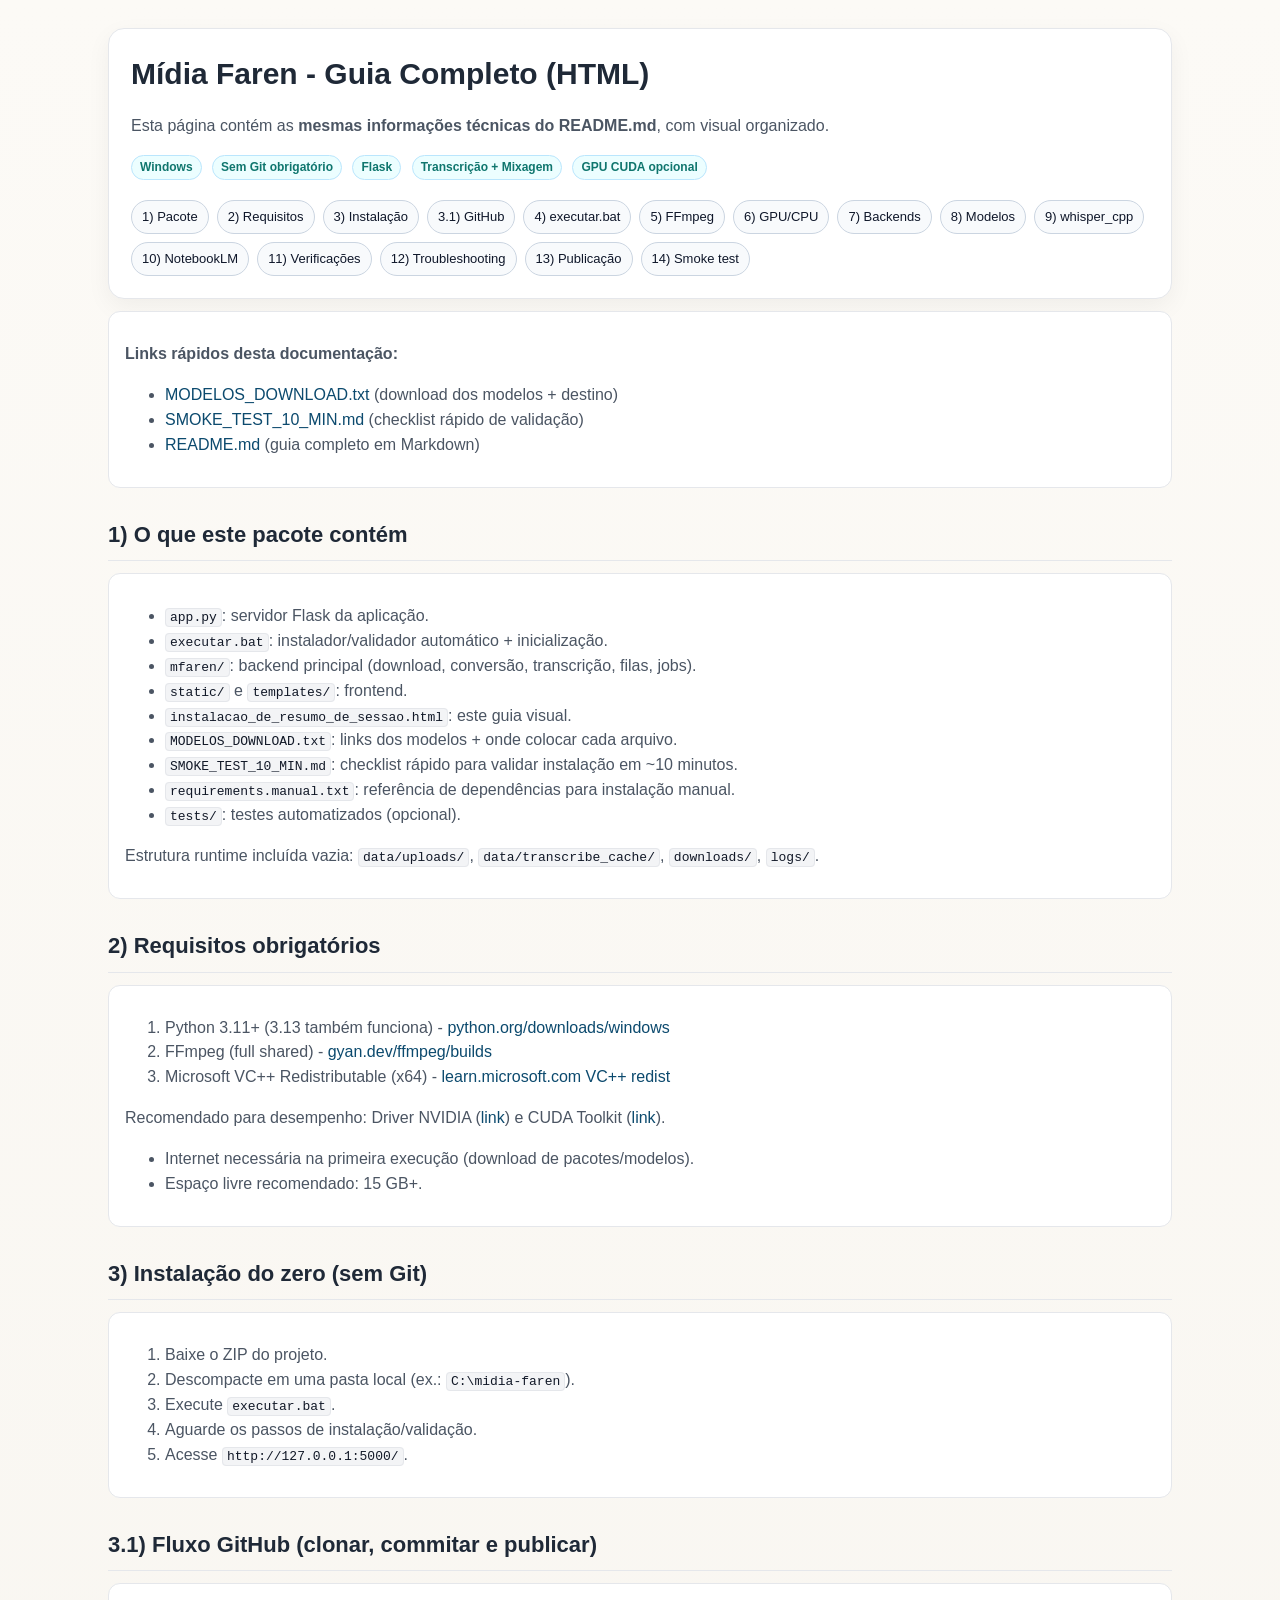
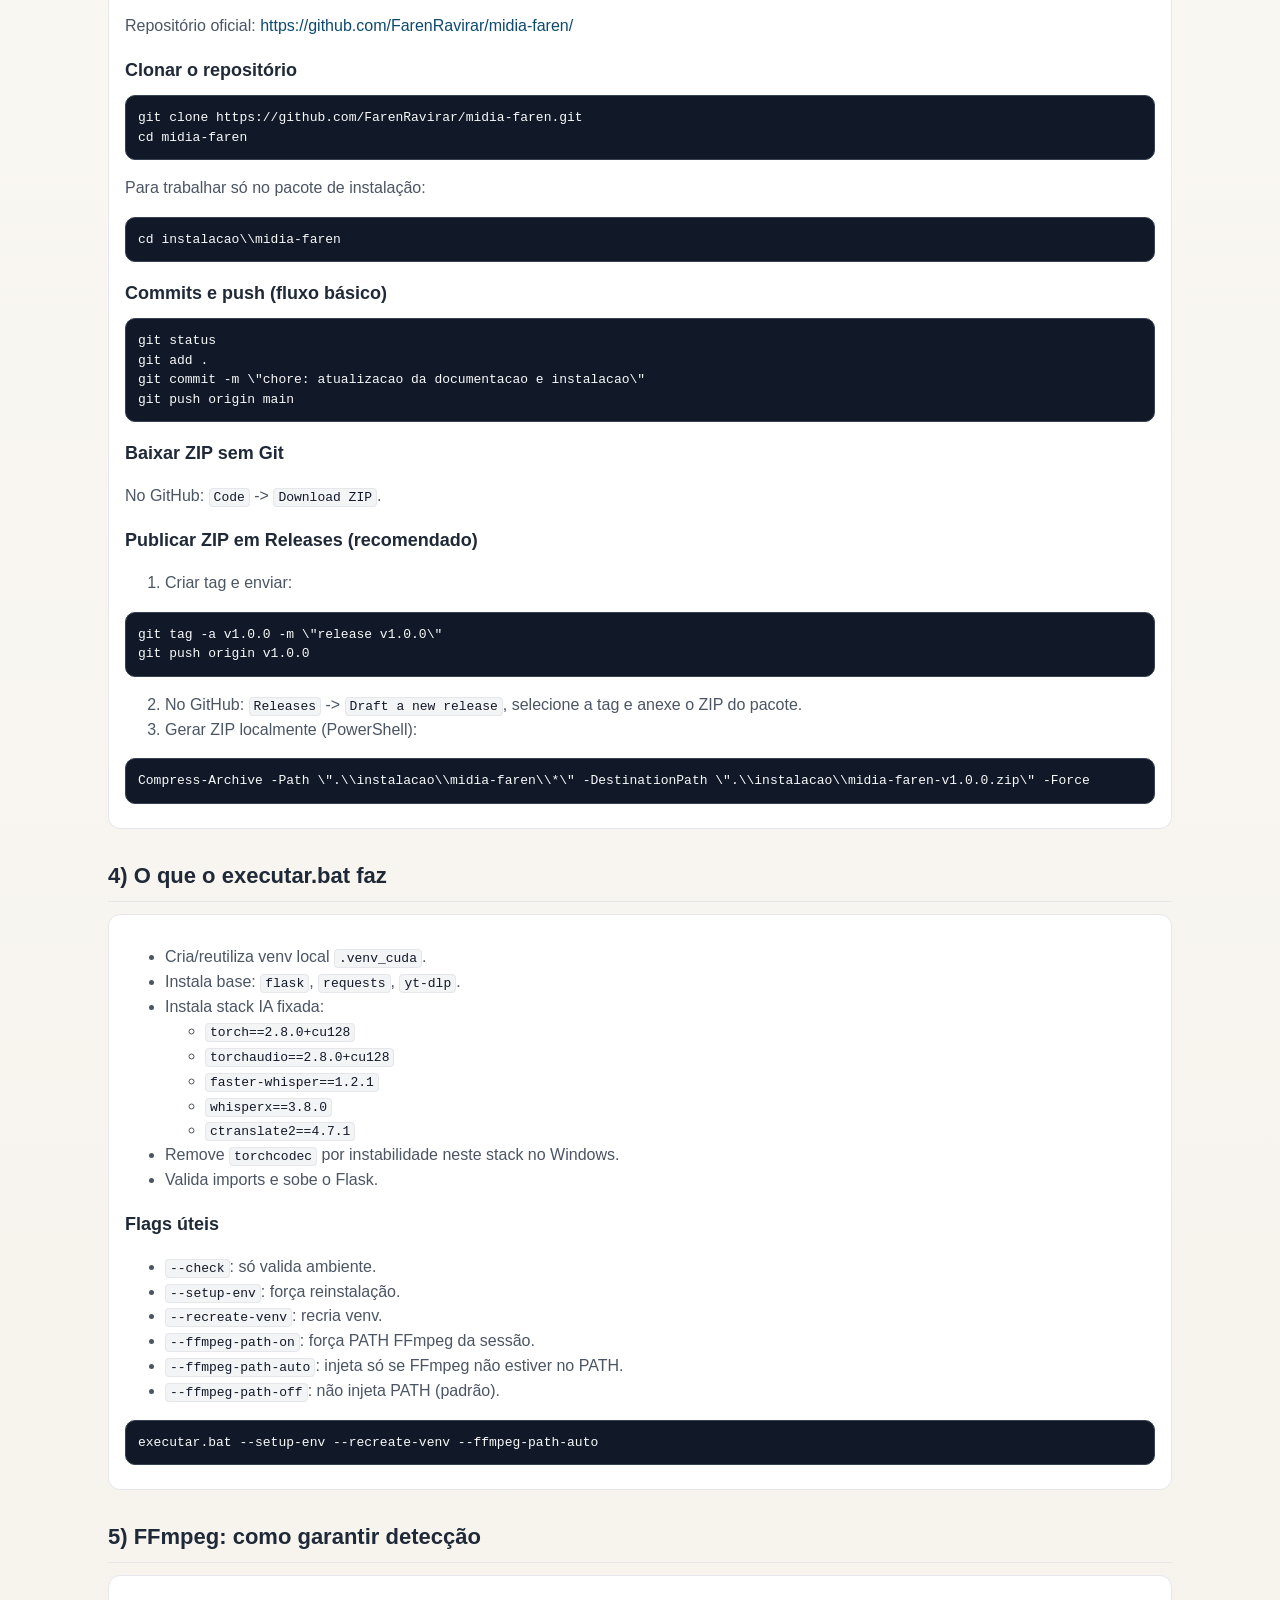
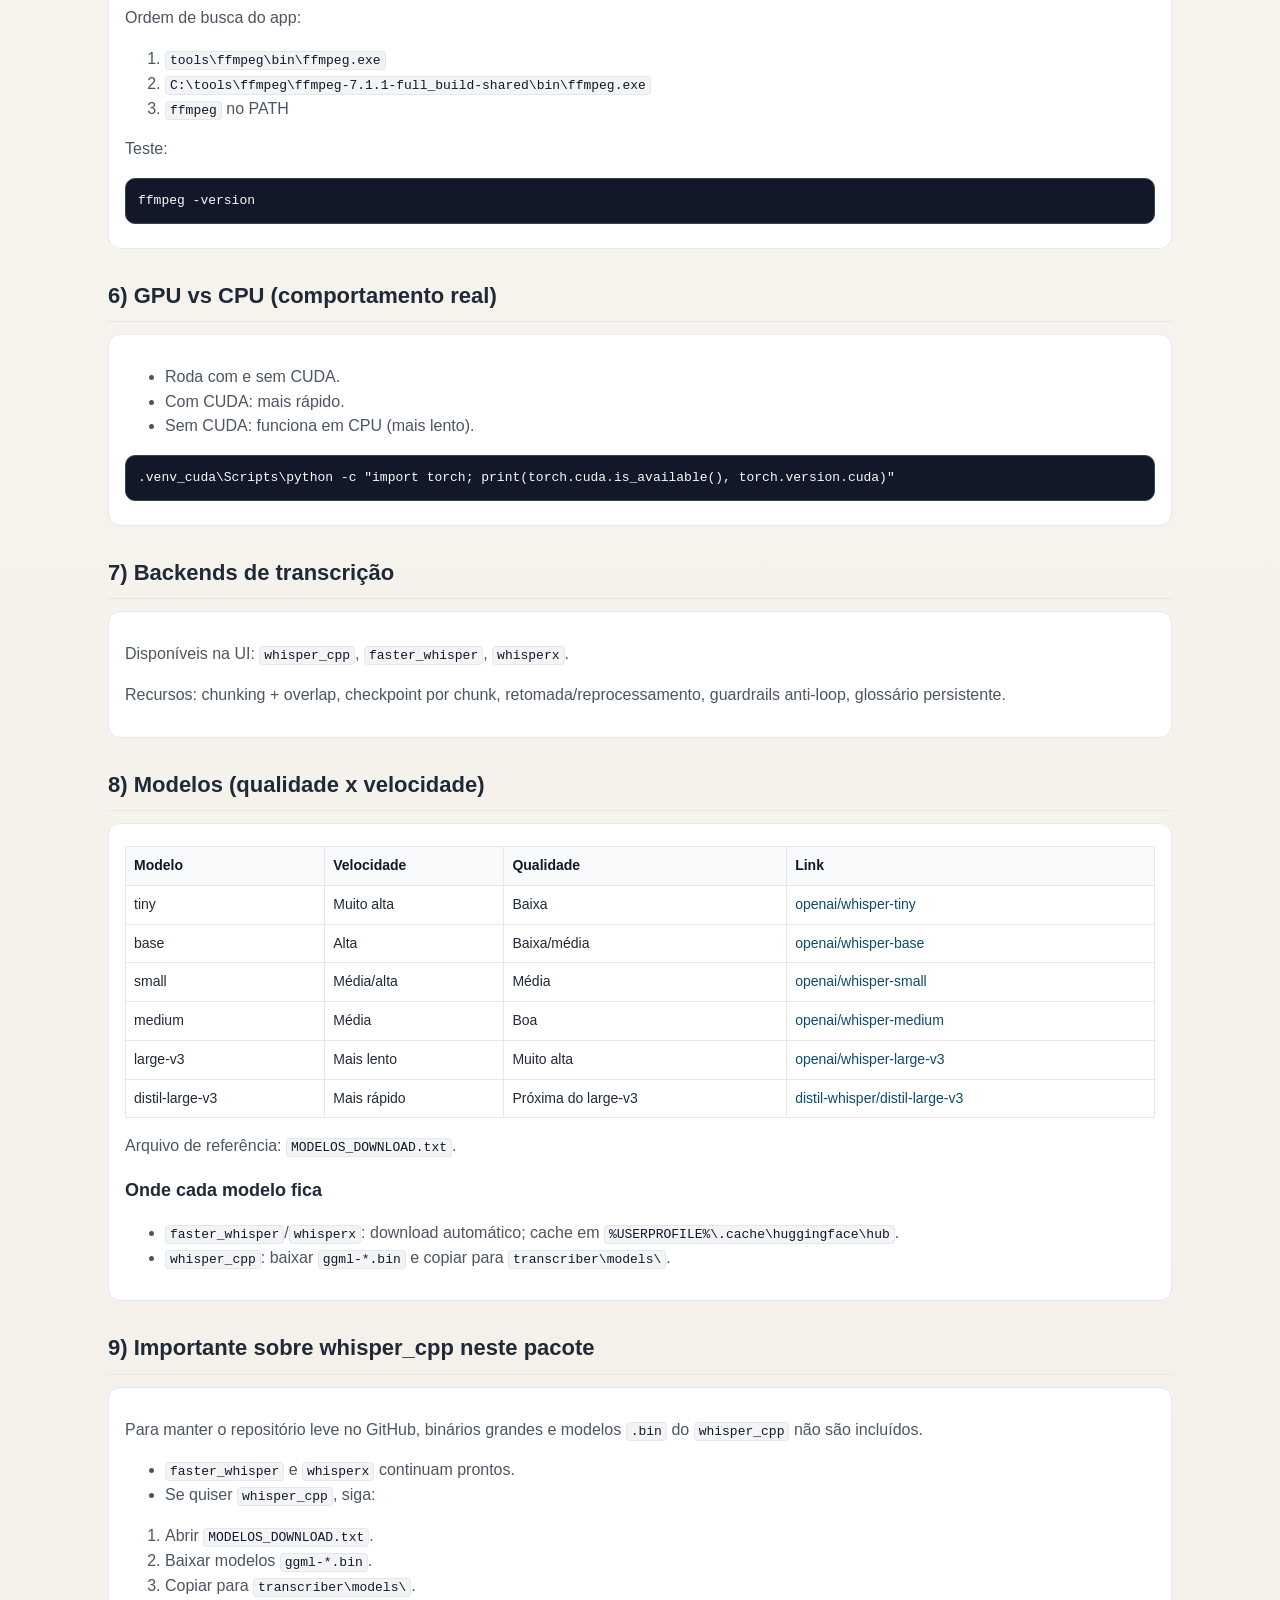
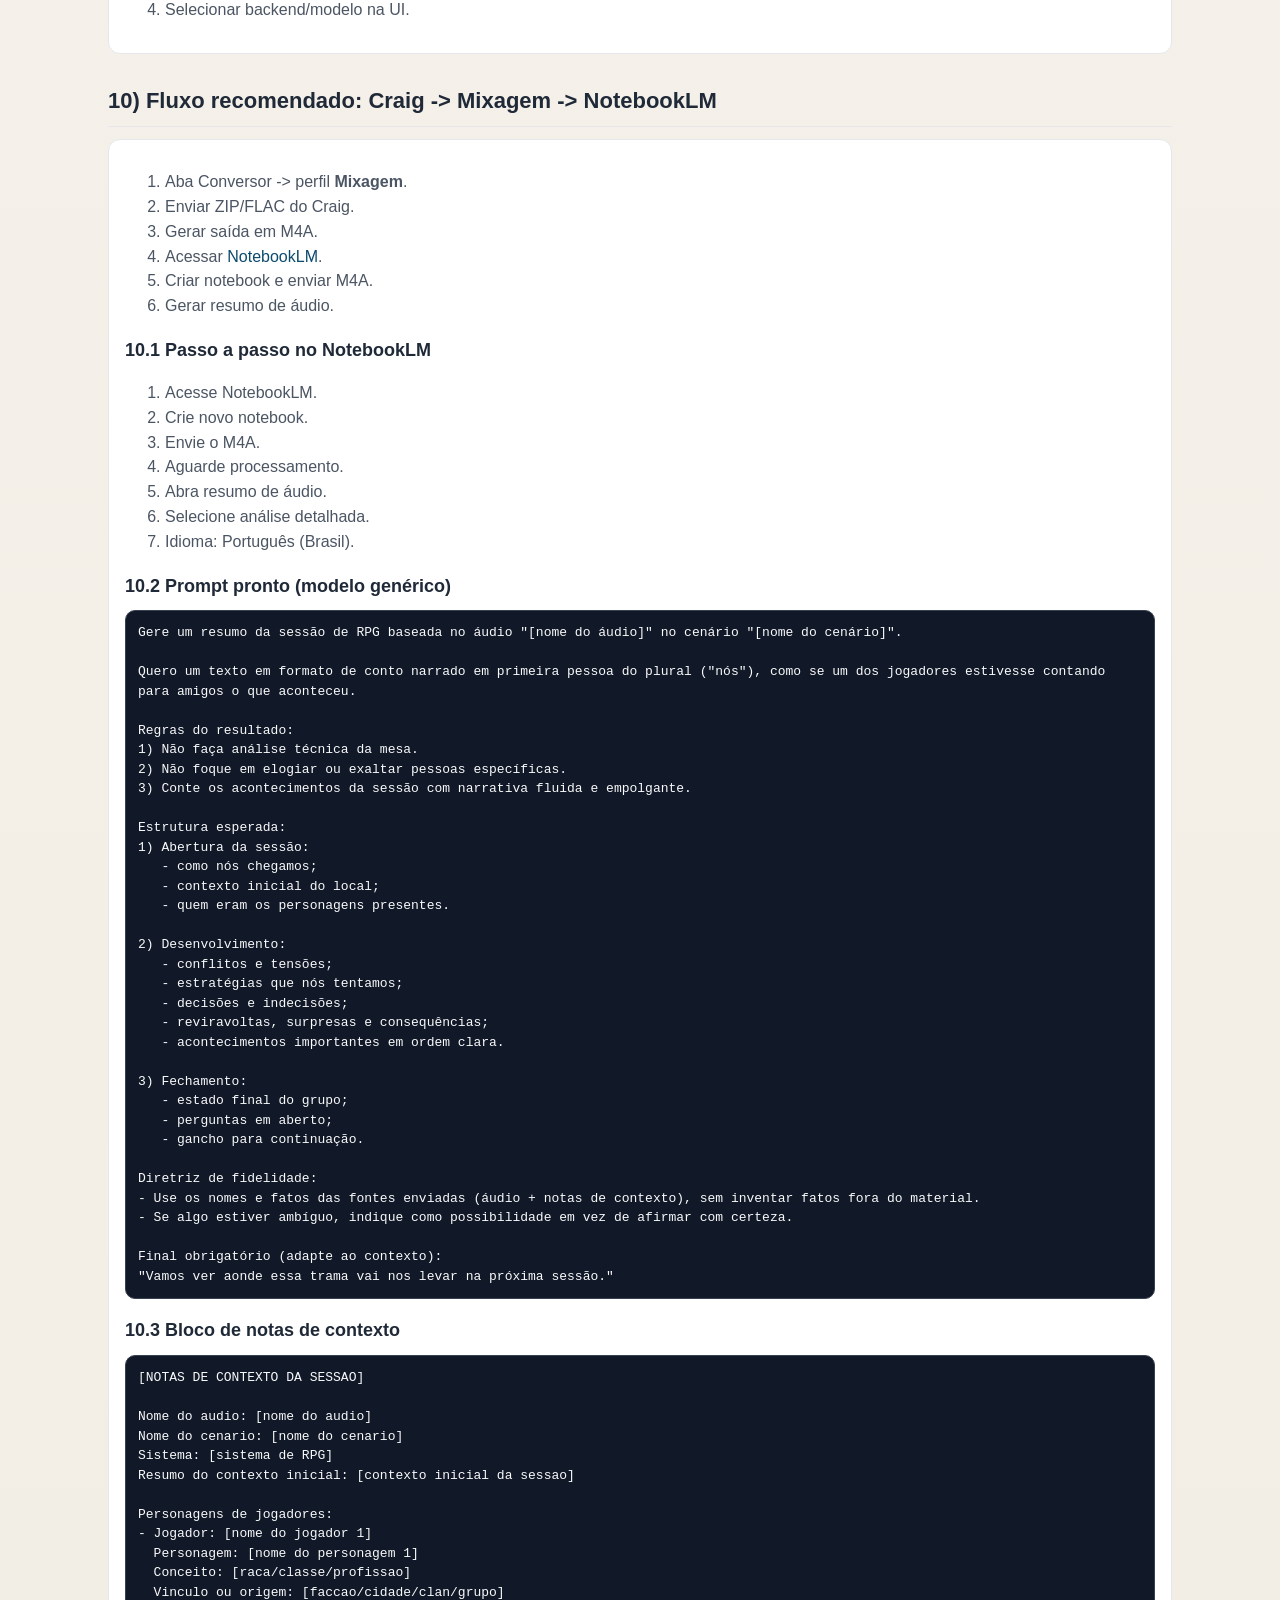
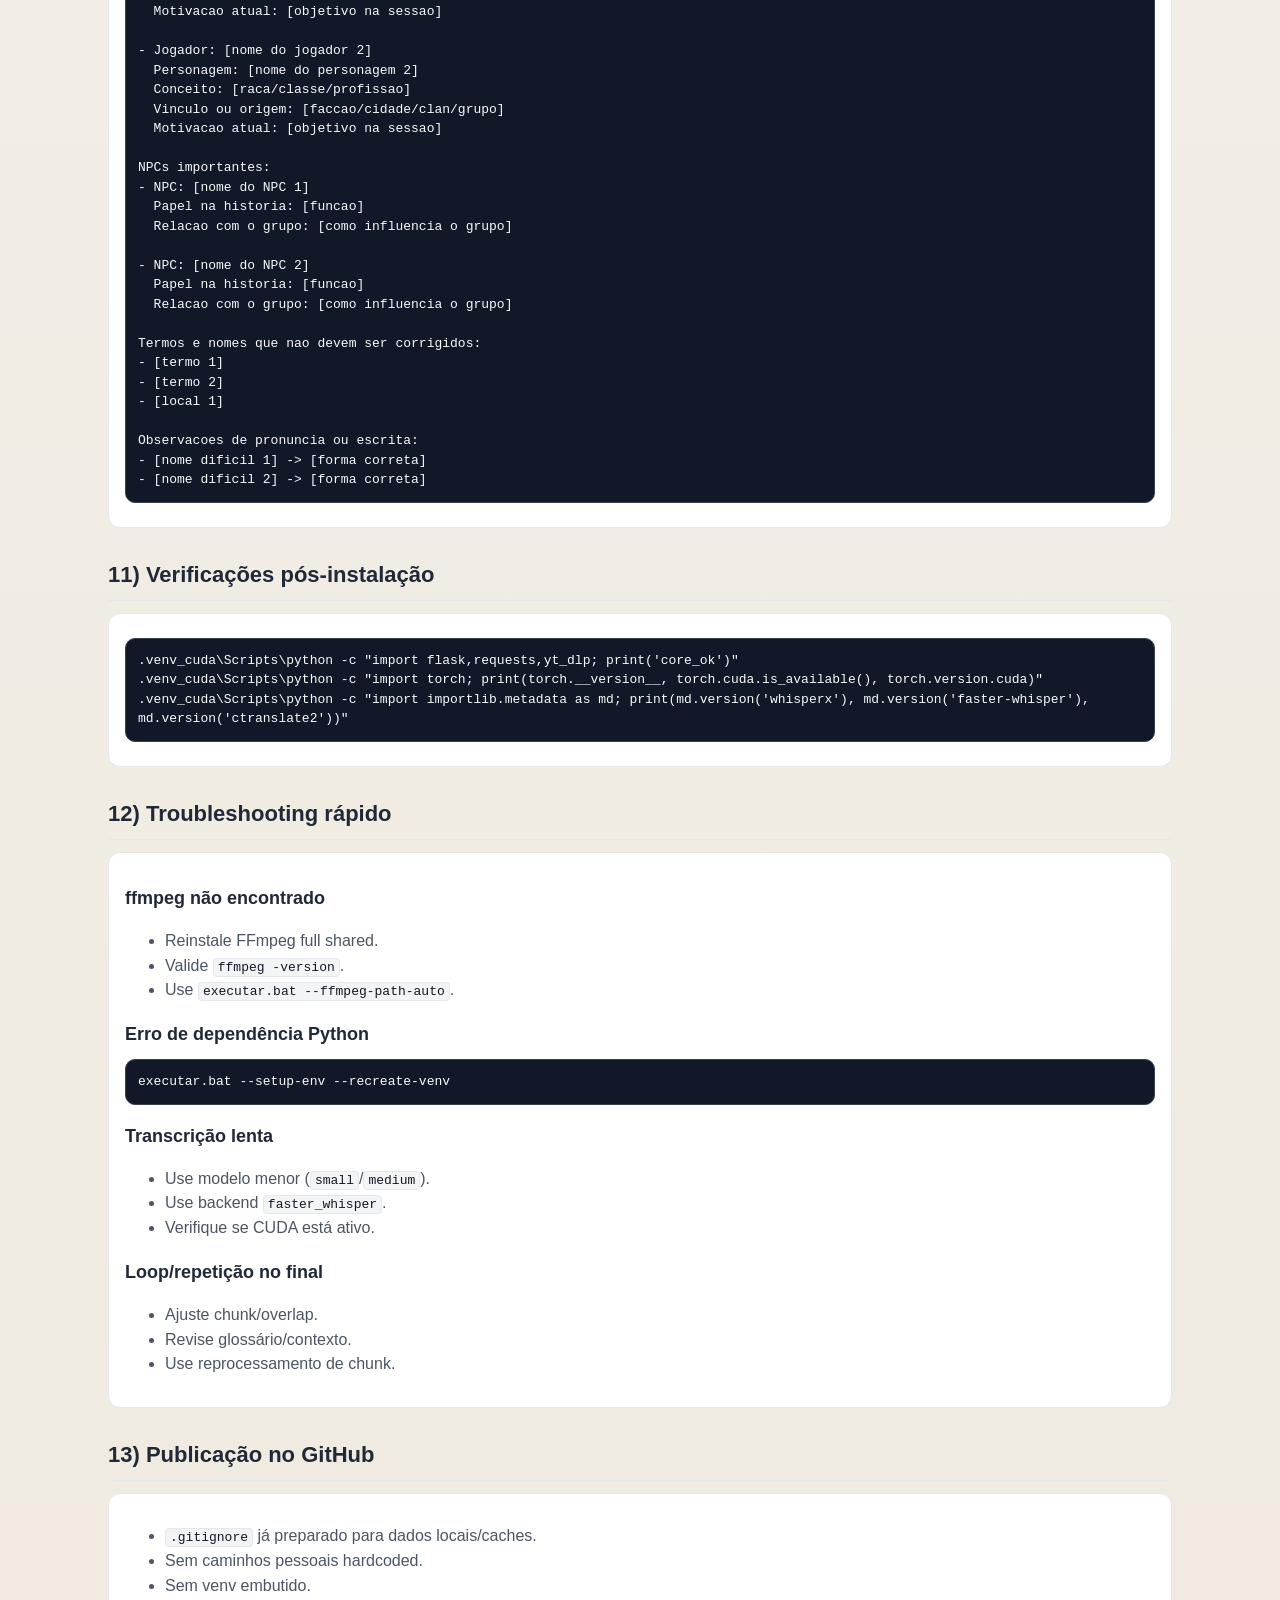
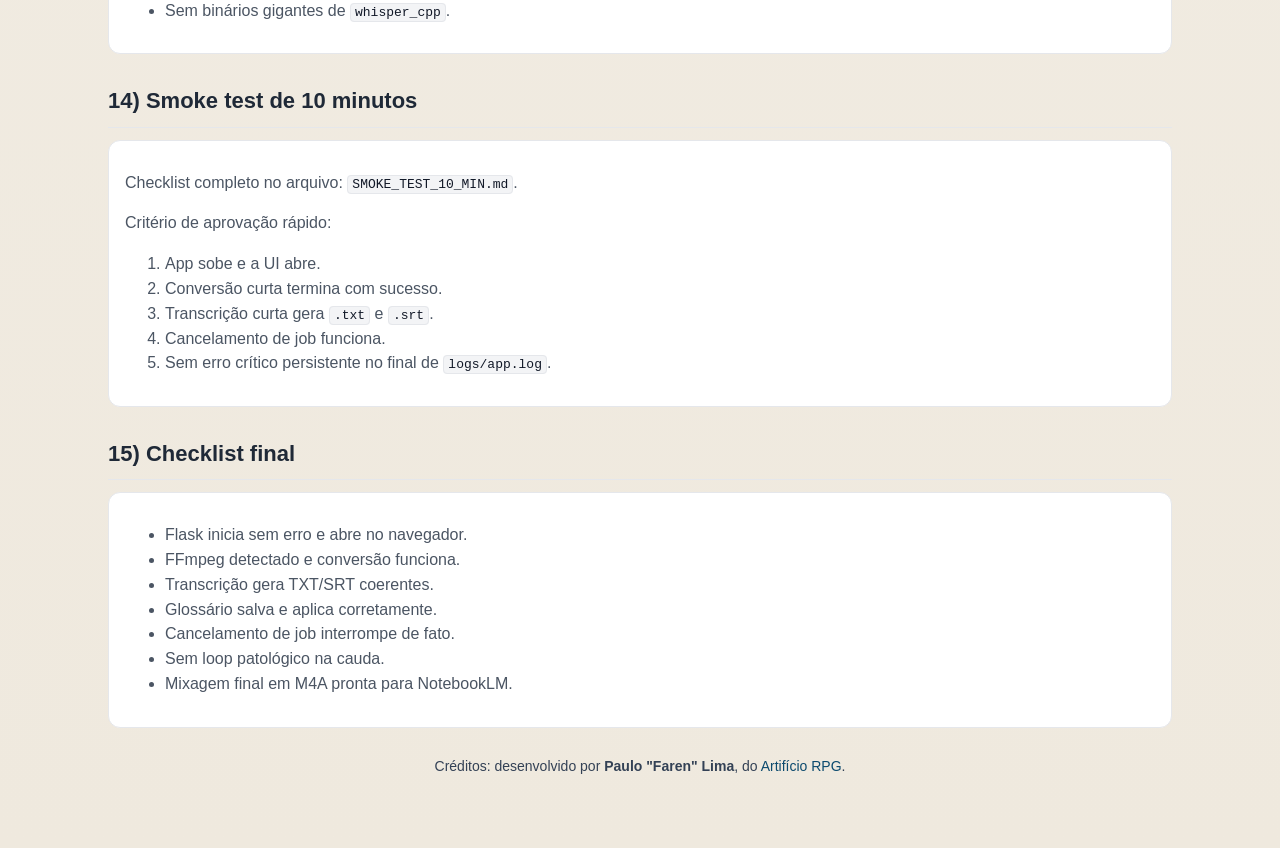
==== commit 1032eec1: "docs: adicionar guia de clone, commit, push e release zip" ====
--- a/instalacao_de_resumo_de_sessao.html
+++ b/instalacao_de_resumo_de_sessao.html
@@ -136,6 +136,7 @@
         <a href="#sec1">1) Pacote</a>
         <a href="#sec2">2) Requisitos</a>
         <a href="#sec3">3) Instalação</a>
+        <a href="#sec3b">3.1) GitHub</a>
         <a href="#sec4">4) executar.bat</a>
         <a href="#sec5">5) FFmpeg</a>
         <a href="#sec6">6) GPU/CPU</a>
@@ -150,6 +151,15 @@
       </nav>
     </section>
 
+    <div class="card">
+      <p><strong>Links rápidos desta documentação:</strong></p>
+      <ul>
+        <li><a href="./MODELOS_DOWNLOAD.txt">MODELOS_DOWNLOAD.txt</a> (download dos modelos + destino)</li>
+        <li><a href="./SMOKE_TEST_10_MIN.md">SMOKE_TEST_10_MIN.md</a> (checklist rápido de validação)</li>
+        <li><a href="./README.md">README.md</a> (guia completo em Markdown)</li>
+      </ul>
+    </div>
+
     <h2 id="sec1">1) O que este pacote contém</h2>
     <div class="card">
       <ul>
@@ -189,6 +199,39 @@
         <li>Aguarde os passos de instalação/validação.</li>
         <li>Acesse <code>http://127.0.0.1:5000/</code>.</li>
       </ol>
+    </div>
+
+    <h2 id="sec3b">3.1) Fluxo GitHub (clonar, commitar e publicar)</h2>
+    <div class="card">
+      <p>Repositório oficial: <a href="https://github.com/FarenRavirar/midia-faren/" target="_blank" rel="noopener">https://github.com/FarenRavirar/midia-faren/</a></p>
+
+      <h3>Clonar o repositório</h3>
+      <pre>git clone https://github.com/FarenRavirar/midia-faren.git
+cd midia-faren</pre>
+
+      <p>Para trabalhar só no pacote de instalação:</p>
+      <pre>cd instalacao\\midia-faren</pre>
+
+      <h3>Commits e push (fluxo básico)</h3>
+      <pre>git status
+git add .
+git commit -m \"chore: atualizacao da documentacao e instalacao\"
+git push origin main</pre>
+
+      <h3>Baixar ZIP sem Git</h3>
+      <p>No GitHub: <code>Code</code> -> <code>Download ZIP</code>.</p>
+
+      <h3>Publicar ZIP em Releases (recomendado)</h3>
+      <ol>
+        <li>Criar tag e enviar:</li>
+      </ol>
+      <pre>git tag -a v1.0.0 -m \"release v1.0.0\"
+git push origin v1.0.0</pre>
+      <ol start="2">
+        <li>No GitHub: <code>Releases</code> -> <code>Draft a new release</code>, selecione a tag e anexe o ZIP do pacote.</li>
+        <li>Gerar ZIP localmente (PowerShell):</li>
+      </ol>
+      <pre>Compress-Archive -Path \".\\instalacao\\midia-faren\\*\" -DestinationPath \".\\instalacao\\midia-faren-v1.0.0.zip\" -Force</pre>
     </div>
 
     <h2 id="sec4">4) O que o executar.bat faz</h2>
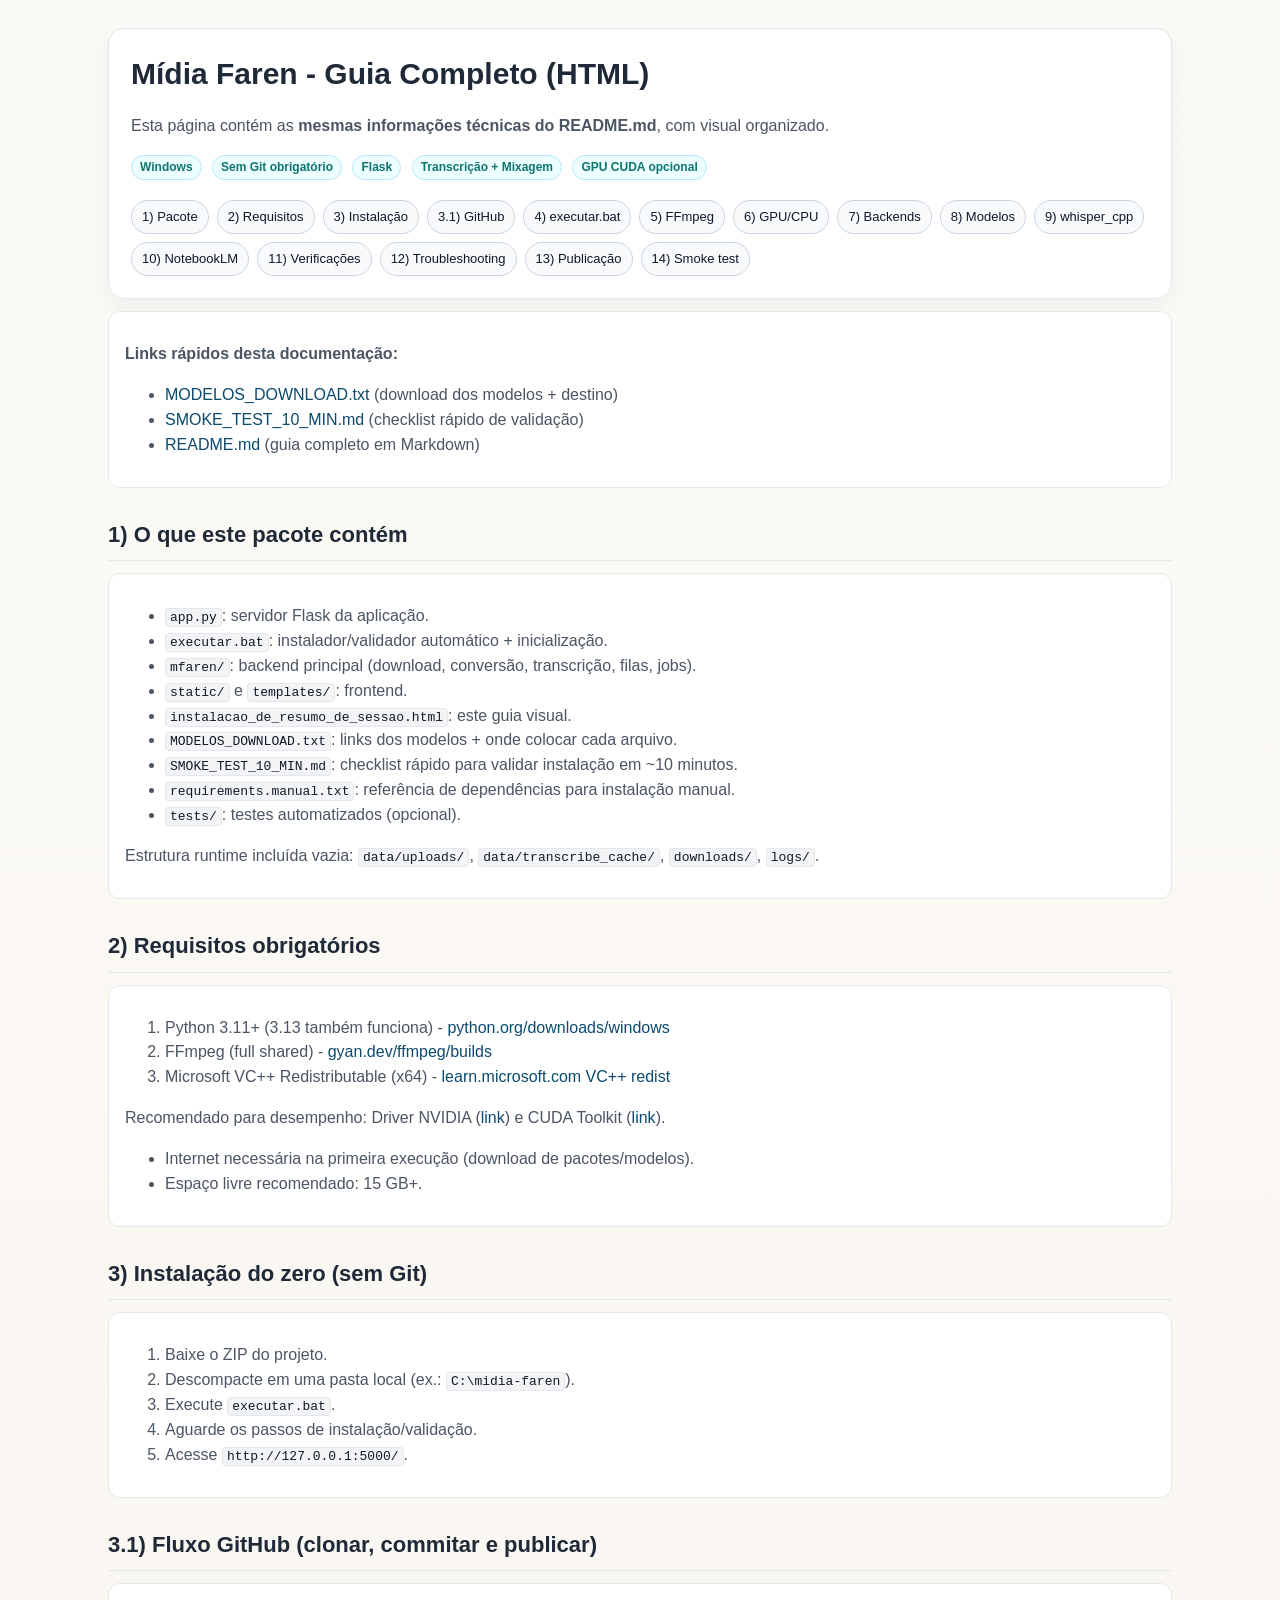
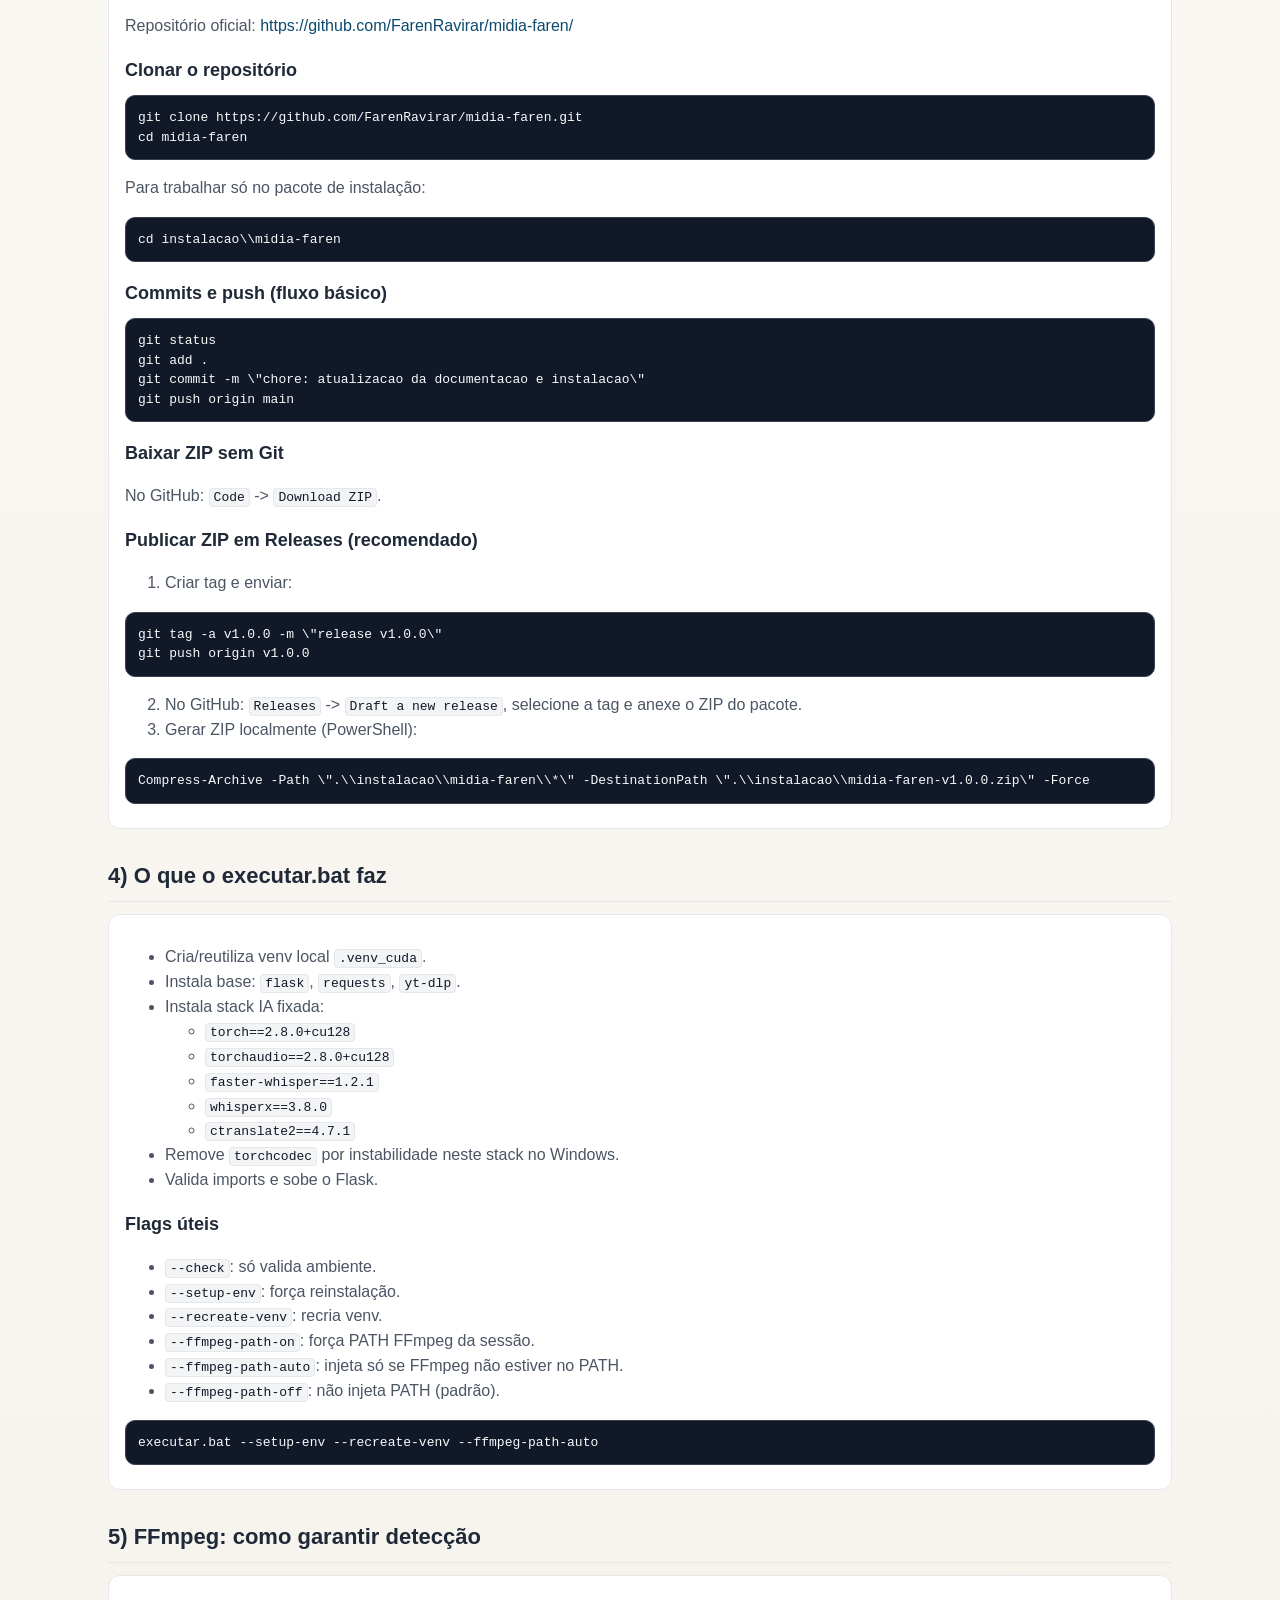
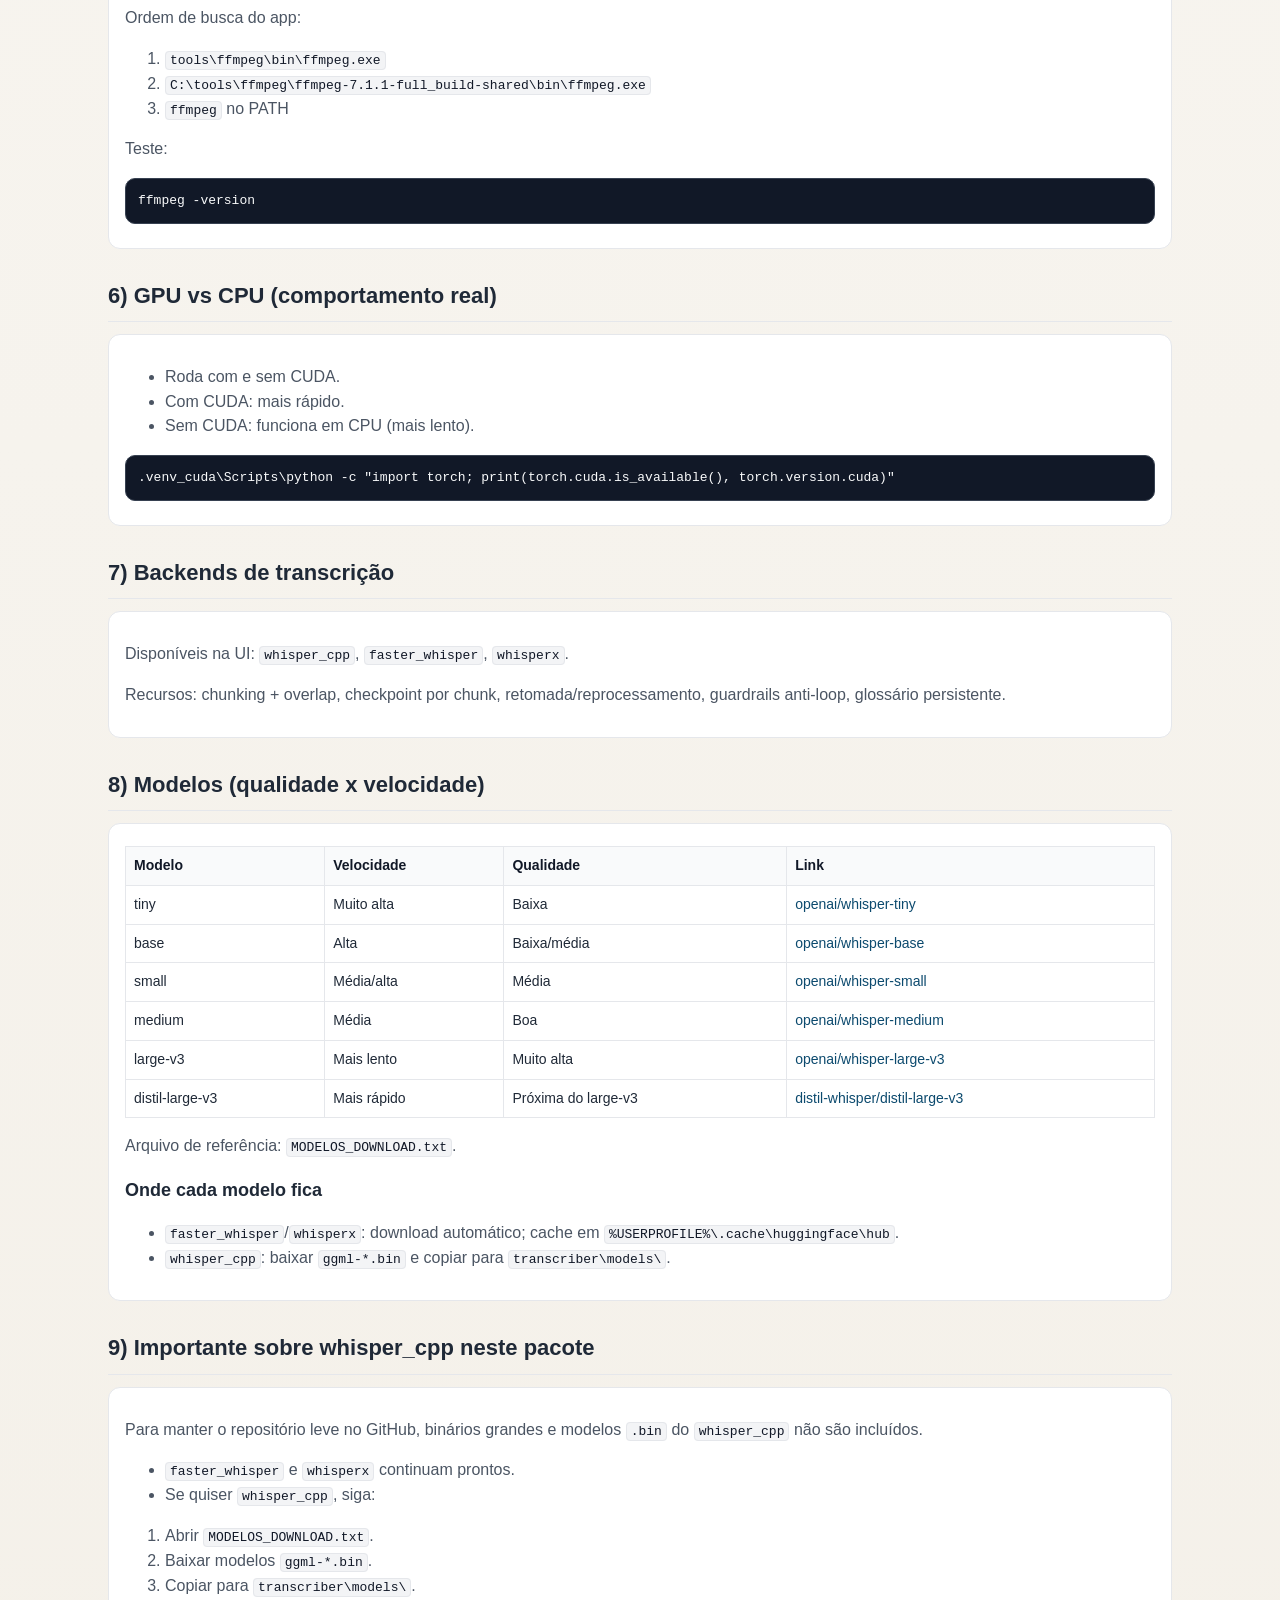
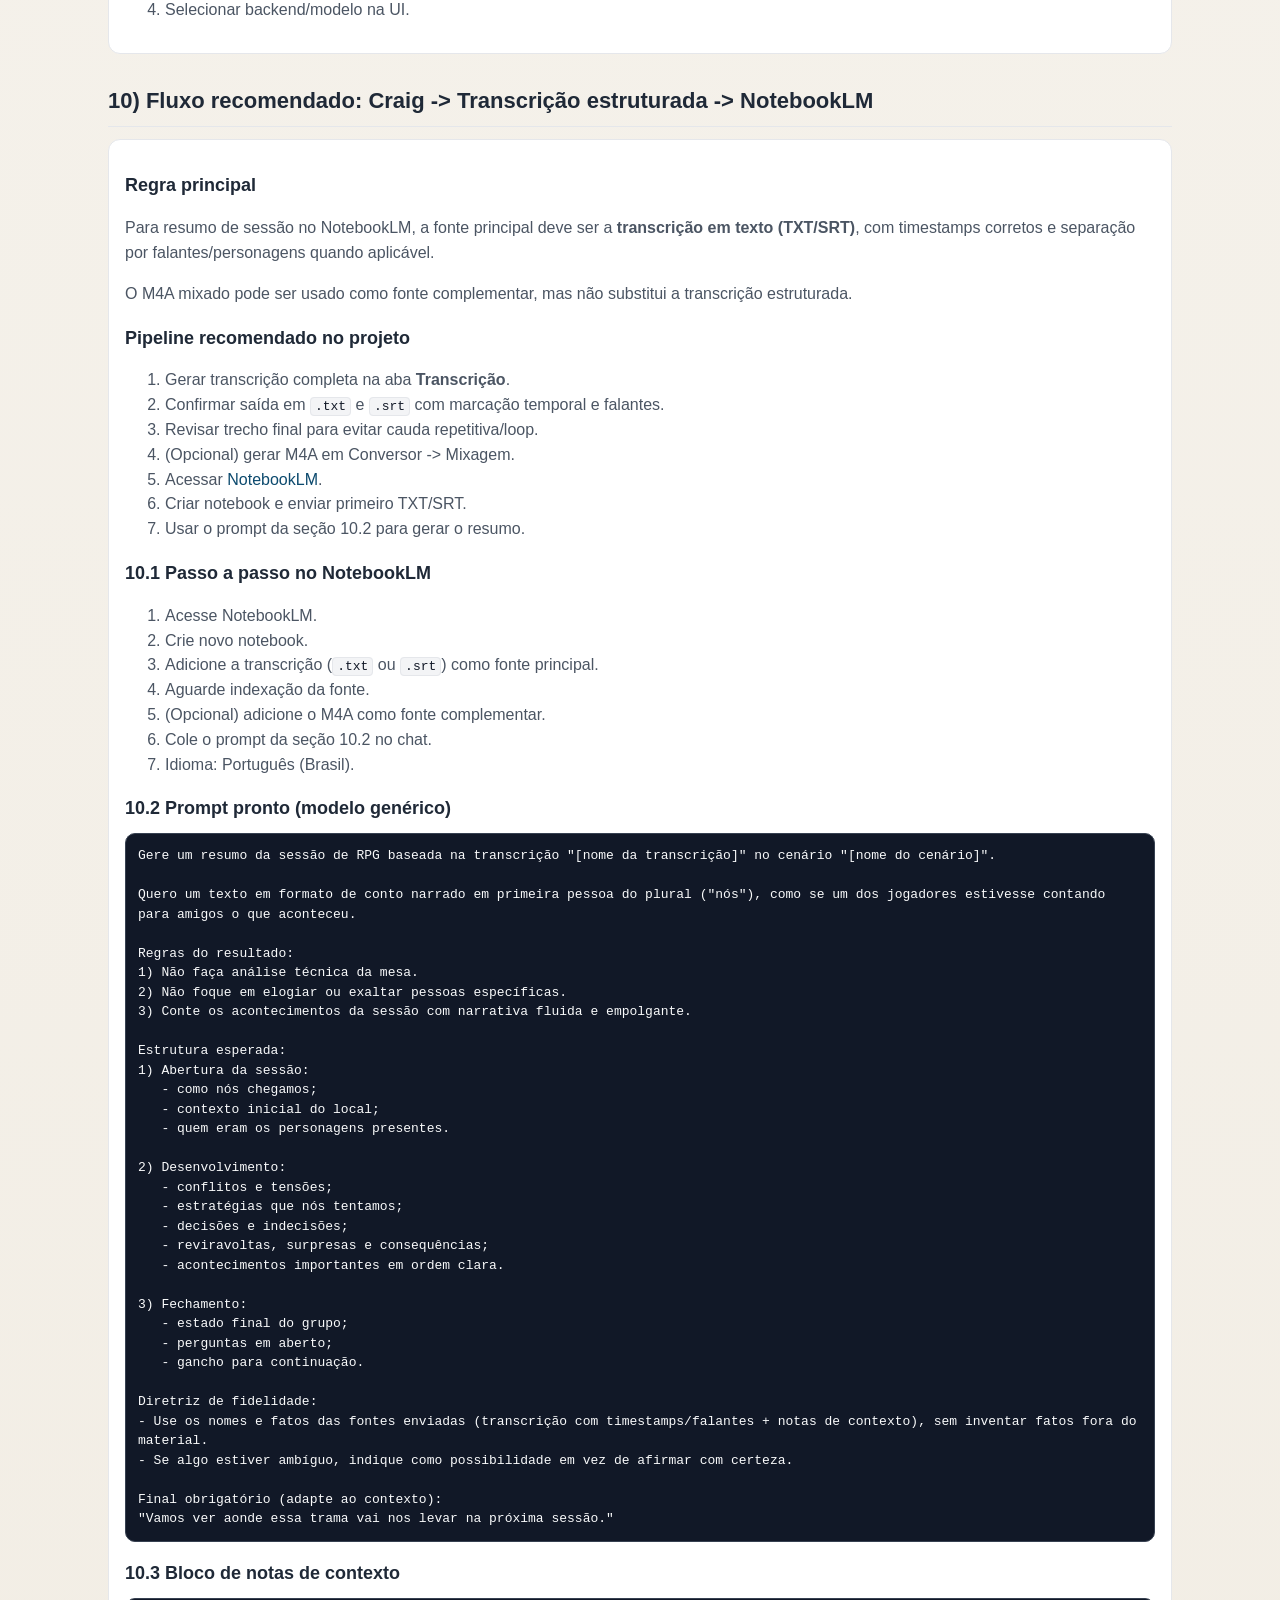
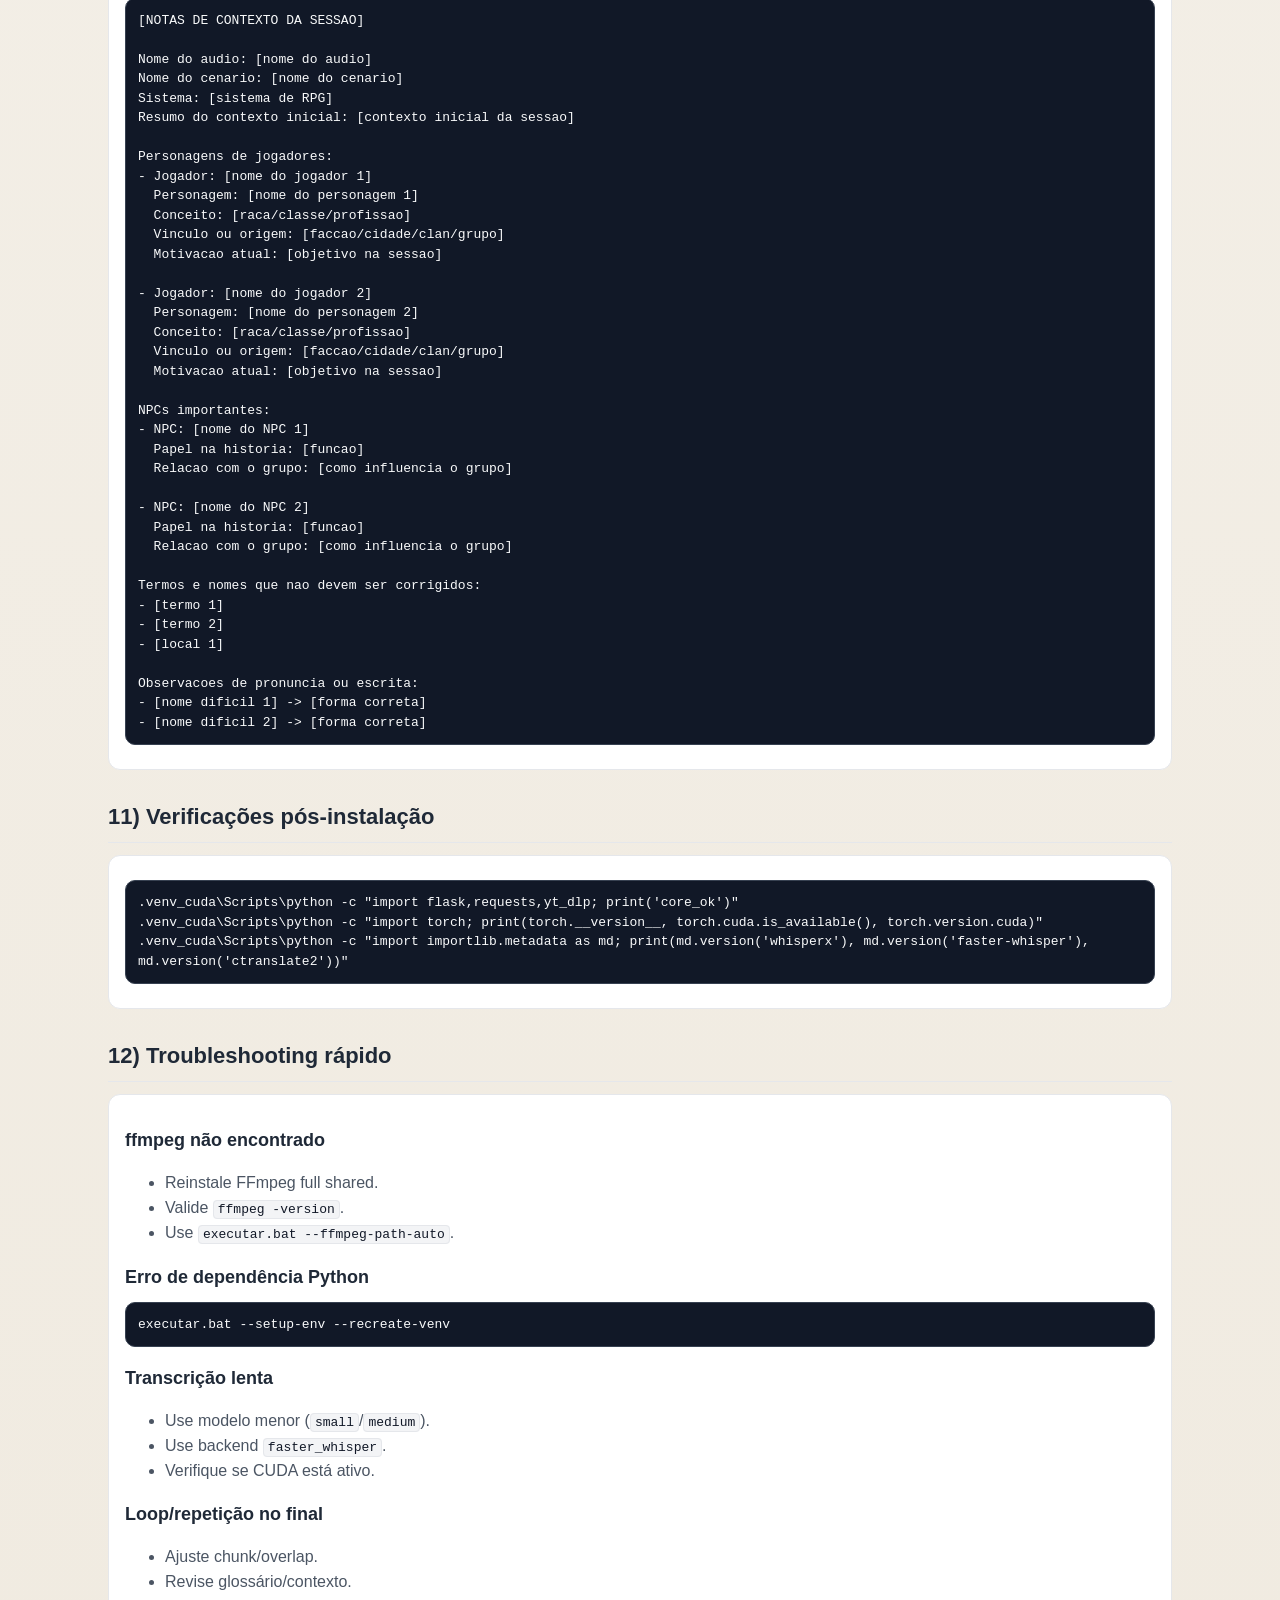
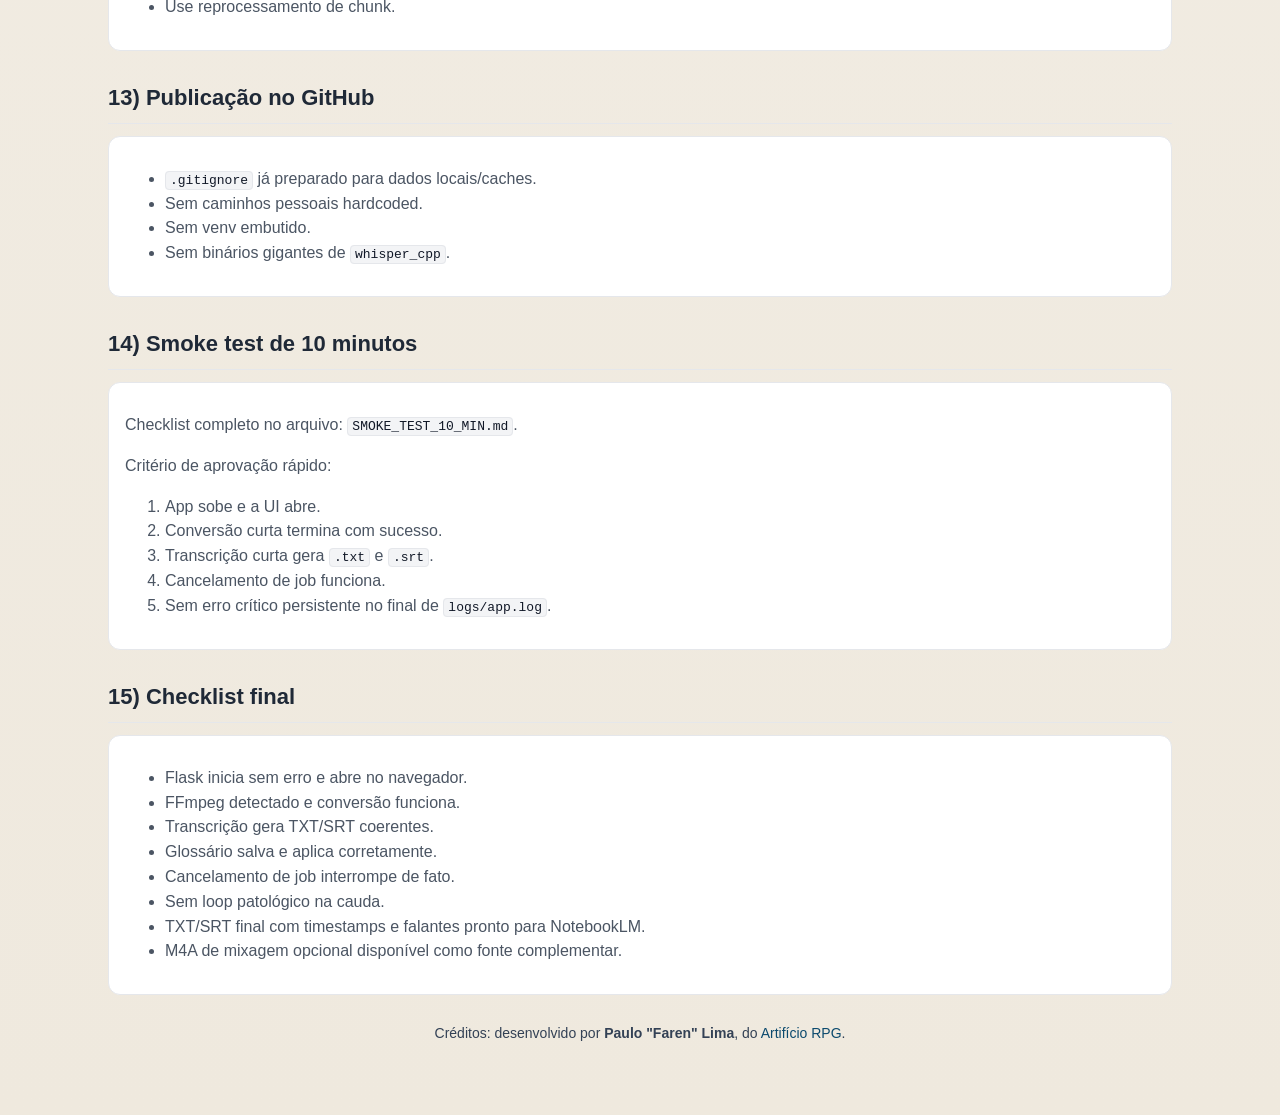
==== commit f0dda678: "docs: corrigir fluxo NotebookLM para transcricao TXT/SRT como fonte principal" ====
--- a/instalacao_de_resumo_de_sessao.html
+++ b/instalacao_de_resumo_de_sessao.html
@@ -334,29 +334,40 @@
       </ol>
     </div>
 
-    <h2 id="sec10">10) Fluxo recomendado: Craig -> Mixagem -> NotebookLM</h2>
-    <div class="card">
-      <ol>
-        <li>Aba Conversor -> perfil <strong>Mixagem</strong>.</li>
-        <li>Enviar ZIP/FLAC do Craig.</li>
-        <li>Gerar saída em M4A.</li>
+    <h2 id="sec10">10) Fluxo recomendado: Craig -> Transcrição estruturada -> NotebookLM</h2>
+    <div class="card">
+      <h3>Regra principal</h3>
+      <p>
+        Para resumo de sessão no NotebookLM, a fonte principal deve ser a <strong>transcrição em texto (TXT/SRT)</strong>,
+        com timestamps corretos e separação por falantes/personagens quando aplicável.
+      </p>
+      <p>
+        O M4A mixado pode ser usado como fonte complementar, mas não substitui a transcrição estruturada.
+      </p>
+
+      <h3>Pipeline recomendado no projeto</h3>
+      <ol>
+        <li>Gerar transcrição completa na aba <strong>Transcrição</strong>.</li>
+        <li>Confirmar saída em <code>.txt</code> e <code>.srt</code> com marcação temporal e falantes.</li>
+        <li>Revisar trecho final para evitar cauda repetitiva/loop.</li>
+        <li>(Opcional) gerar M4A em Conversor -> Mixagem.</li>
         <li>Acessar <a href="https://notebooklm.google.com/" target="_blank" rel="noopener">NotebookLM</a>.</li>
-        <li>Criar notebook e enviar M4A.</li>
-        <li>Gerar resumo de áudio.</li>
+        <li>Criar notebook e enviar primeiro TXT/SRT.</li>
+        <li>Usar o prompt da seção 10.2 para gerar o resumo.</li>
       </ol>
       <h3>10.1 Passo a passo no NotebookLM</h3>
       <ol>
         <li>Acesse NotebookLM.</li>
         <li>Crie novo notebook.</li>
-        <li>Envie o M4A.</li>
-        <li>Aguarde processamento.</li>
-        <li>Abra resumo de áudio.</li>
-        <li>Selecione análise detalhada.</li>
+        <li>Adicione a transcrição (<code>.txt</code> ou <code>.srt</code>) como fonte principal.</li>
+        <li>Aguarde indexação da fonte.</li>
+        <li>(Opcional) adicione o M4A como fonte complementar.</li>
+        <li>Cole o prompt da seção 10.2 no chat.</li>
         <li>Idioma: Português (Brasil).</li>
       </ol>
 
       <h3>10.2 Prompt pronto (modelo genérico)</h3>
-      <pre>Gere um resumo da sessão de RPG baseada no áudio "[nome do áudio]" no cenário "[nome do cenário]".
+      <pre>Gere um resumo da sessão de RPG baseada na transcrição "[nome da transcrição]" no cenário "[nome do cenário]".
 
 Quero um texto em formato de conto narrado em primeira pessoa do plural ("nós"), como se um dos jogadores estivesse contando para amigos o que aconteceu.
 
@@ -384,7 +395,7 @@
    - gancho para continuação.
 
 Diretriz de fidelidade:
-- Use os nomes e fatos das fontes enviadas (áudio + notas de contexto), sem inventar fatos fora do material.
+- Use os nomes e fatos das fontes enviadas (transcrição com timestamps/falantes + notas de contexto), sem inventar fatos fora do material.
 - Se algo estiver ambíguo, indique como possibilidade em vez de afirmar com certeza.
 
 Final obrigatório (adapte ao contexto):
@@ -496,7 +507,8 @@
         <li>Glossário salva e aplica corretamente.</li>
         <li>Cancelamento de job interrompe de fato.</li>
         <li>Sem loop patológico na cauda.</li>
-        <li>Mixagem final em M4A pronta para NotebookLM.</li>
+        <li>TXT/SRT final com timestamps e falantes pronto para NotebookLM.</li>
+        <li>M4A de mixagem opcional disponível como fonte complementar.</li>
       </ul>
     </div>
 
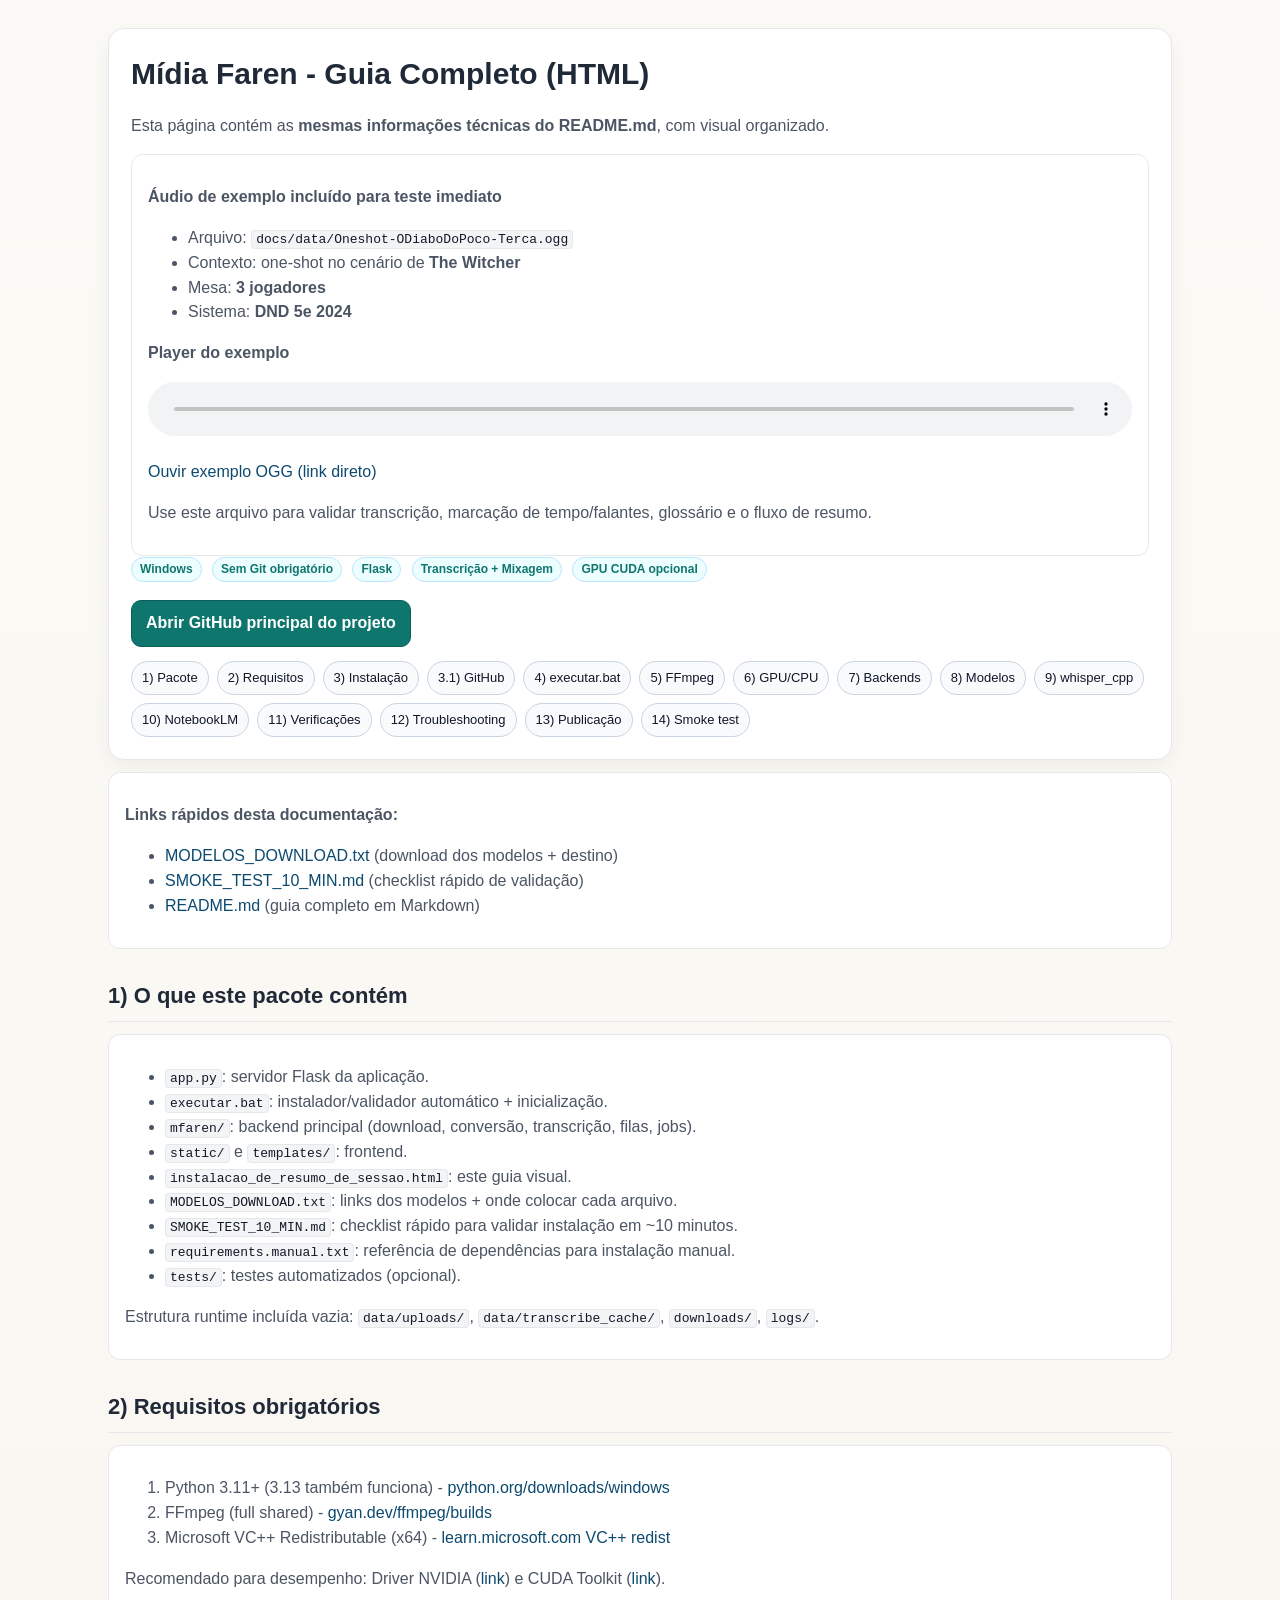
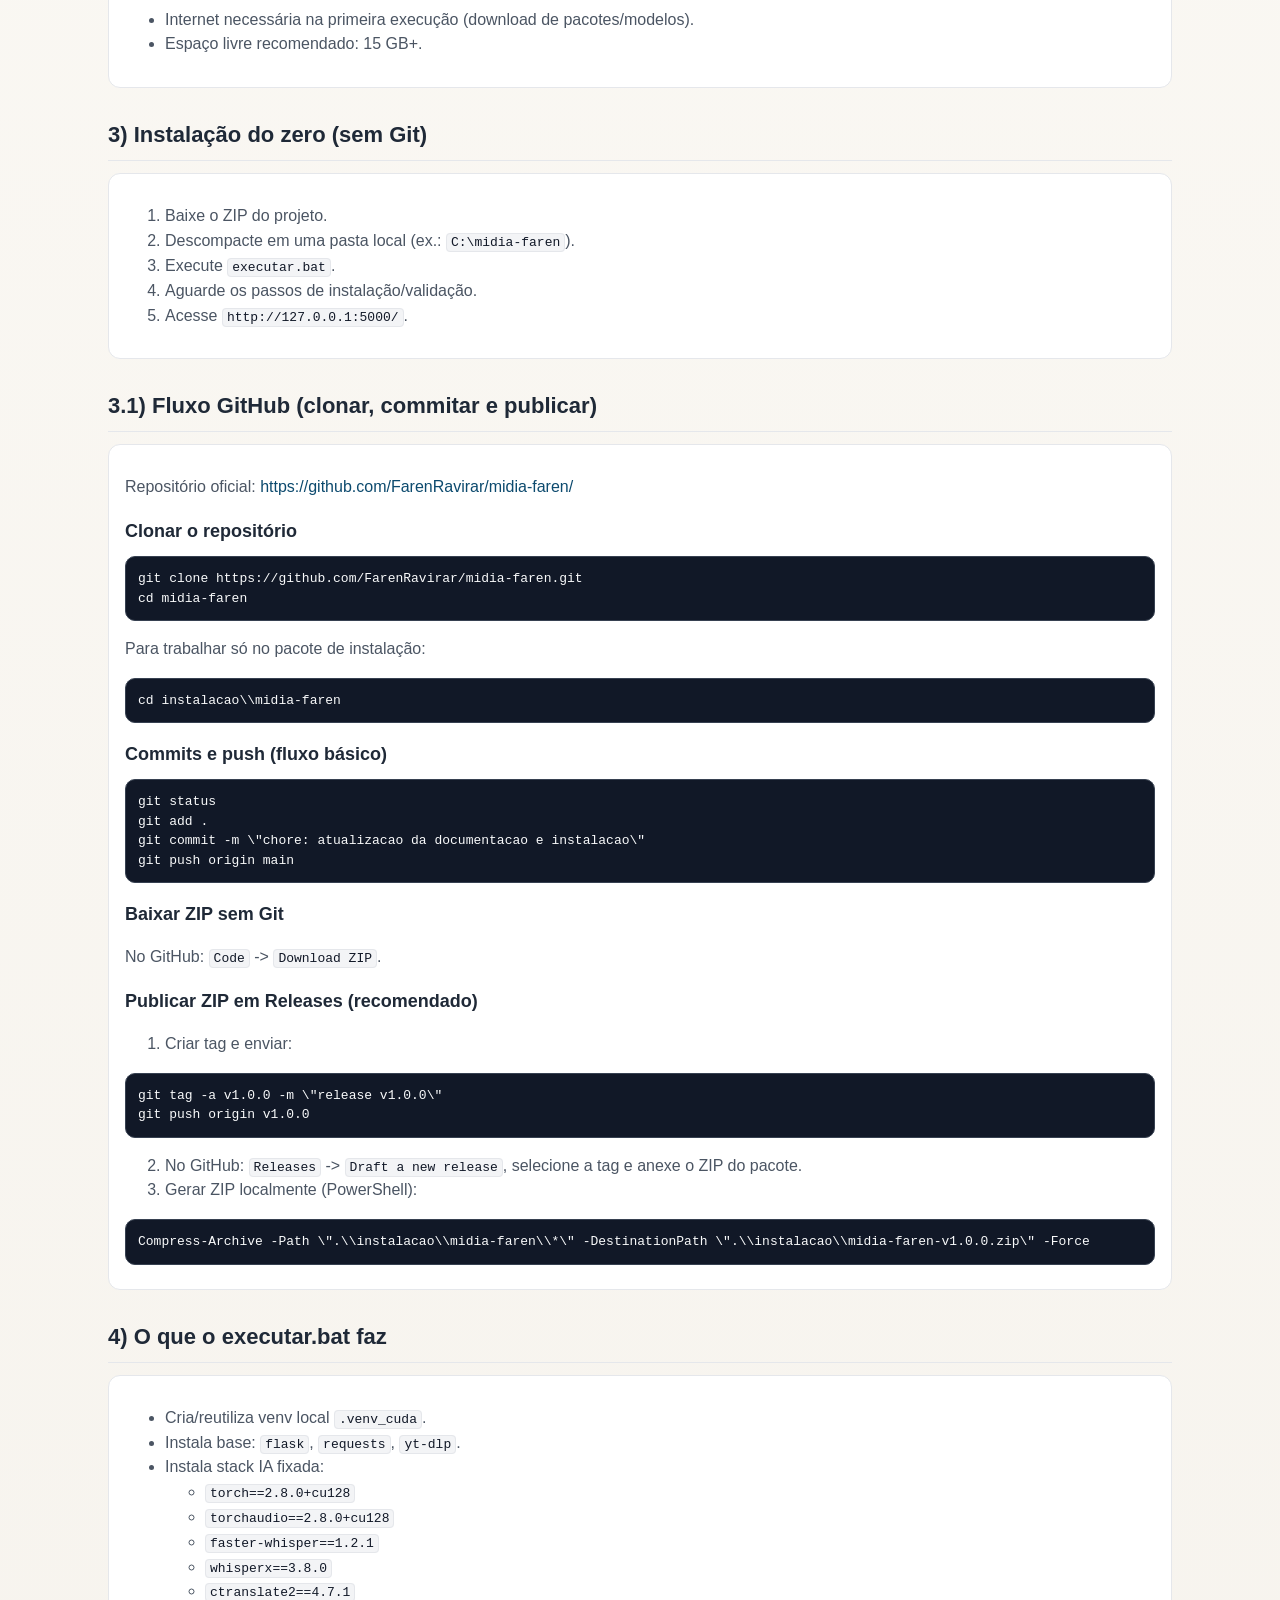
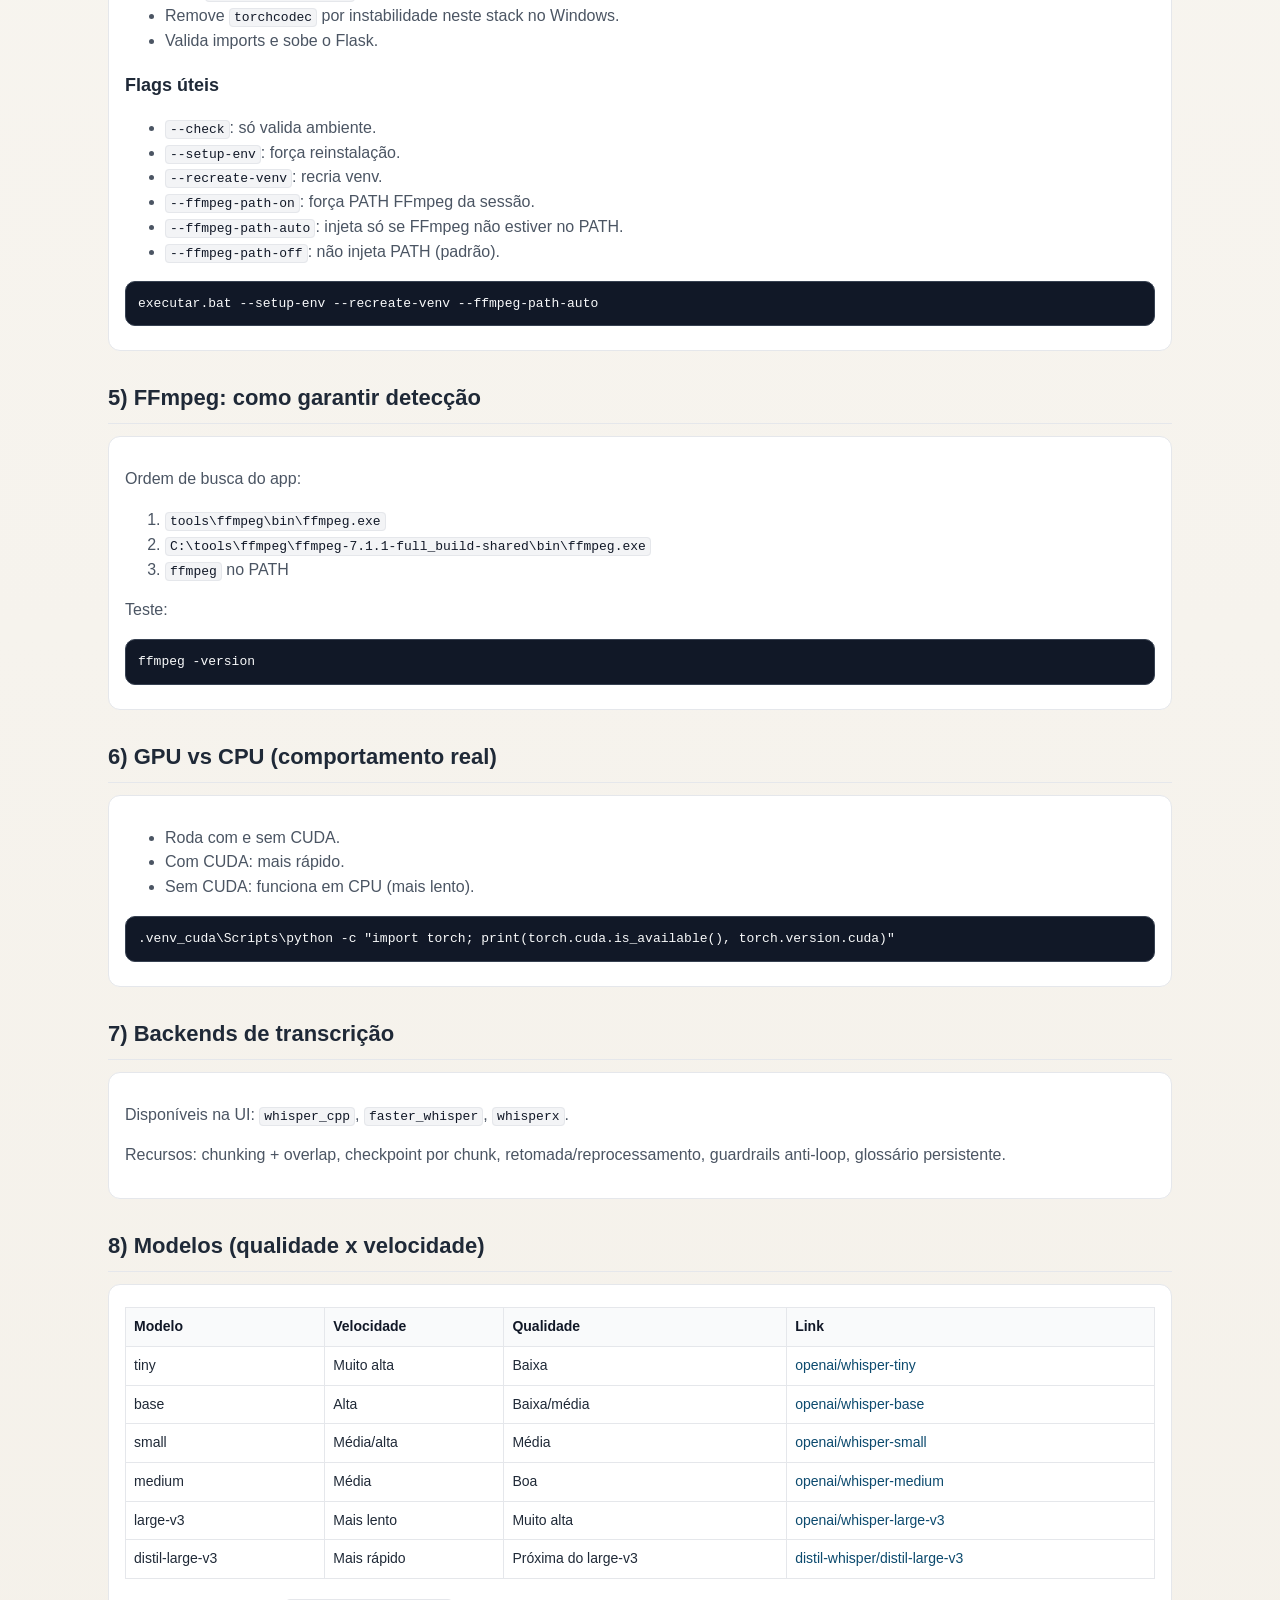
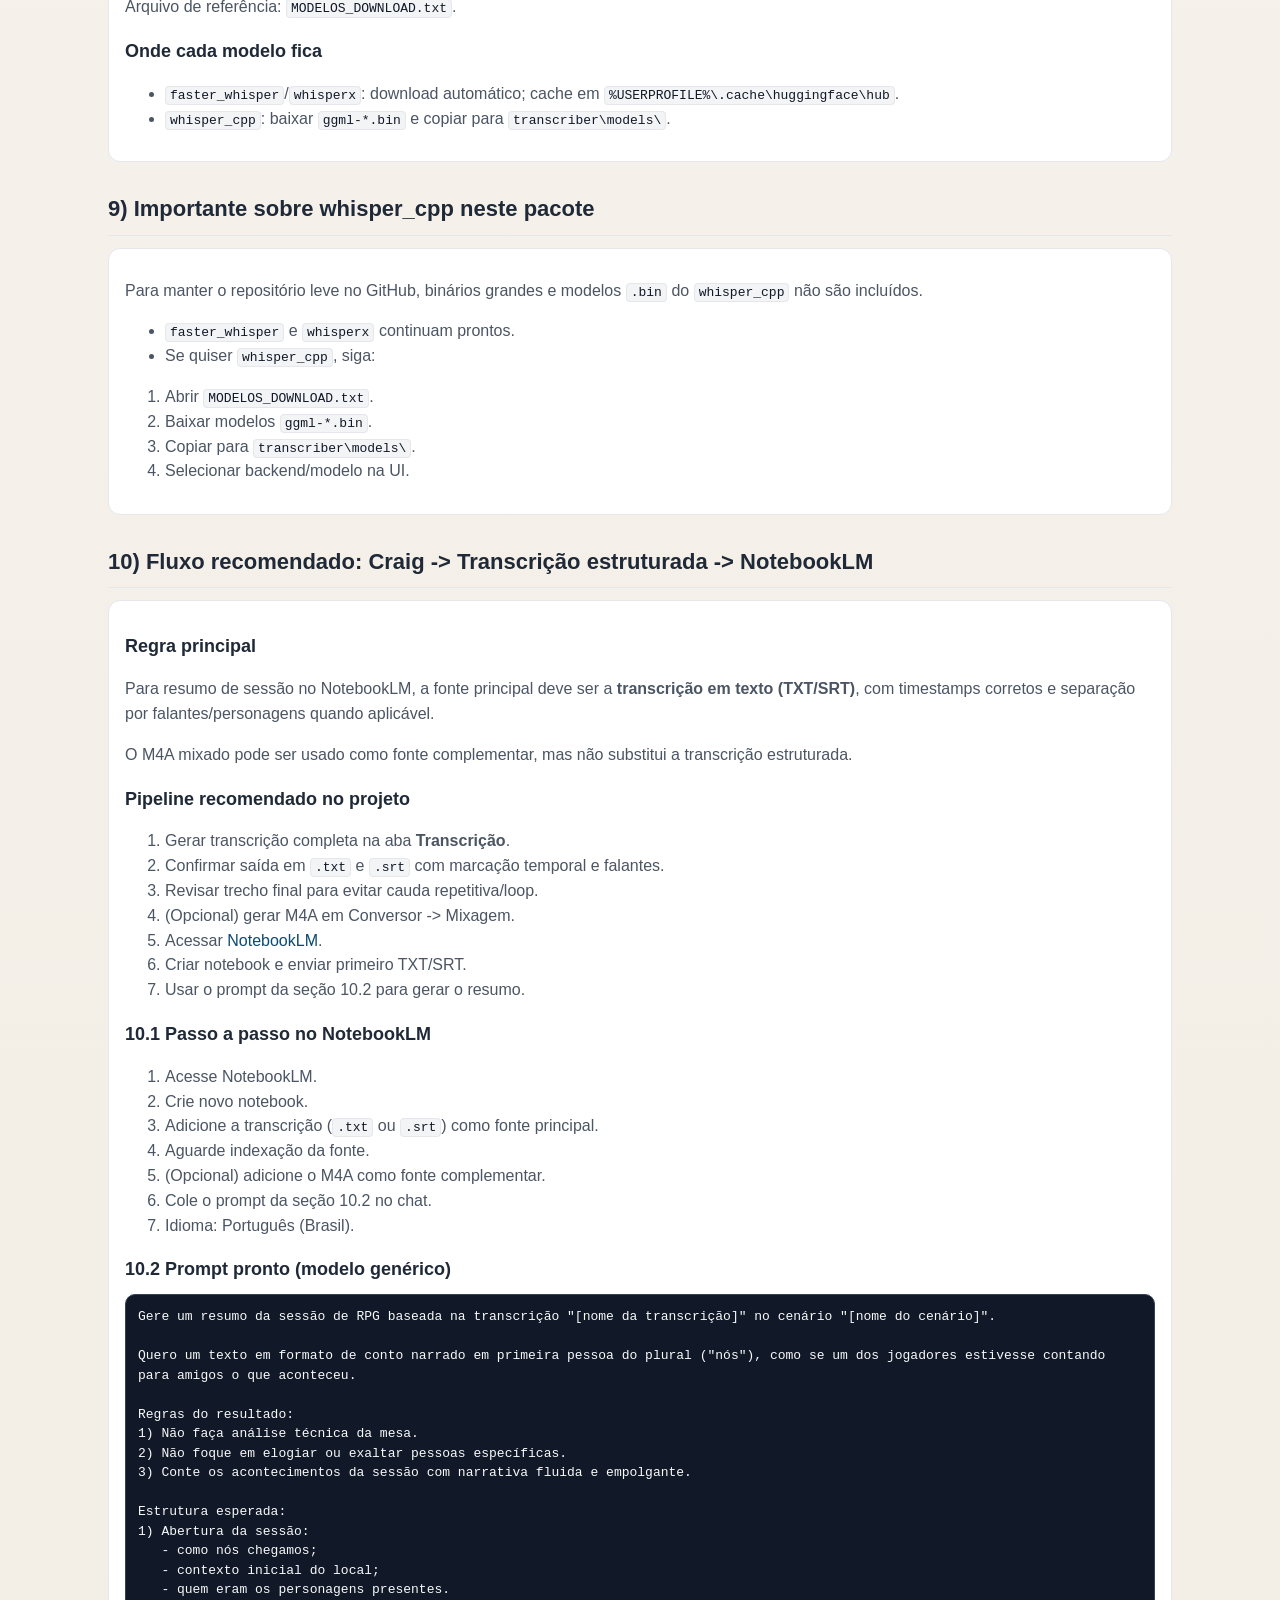
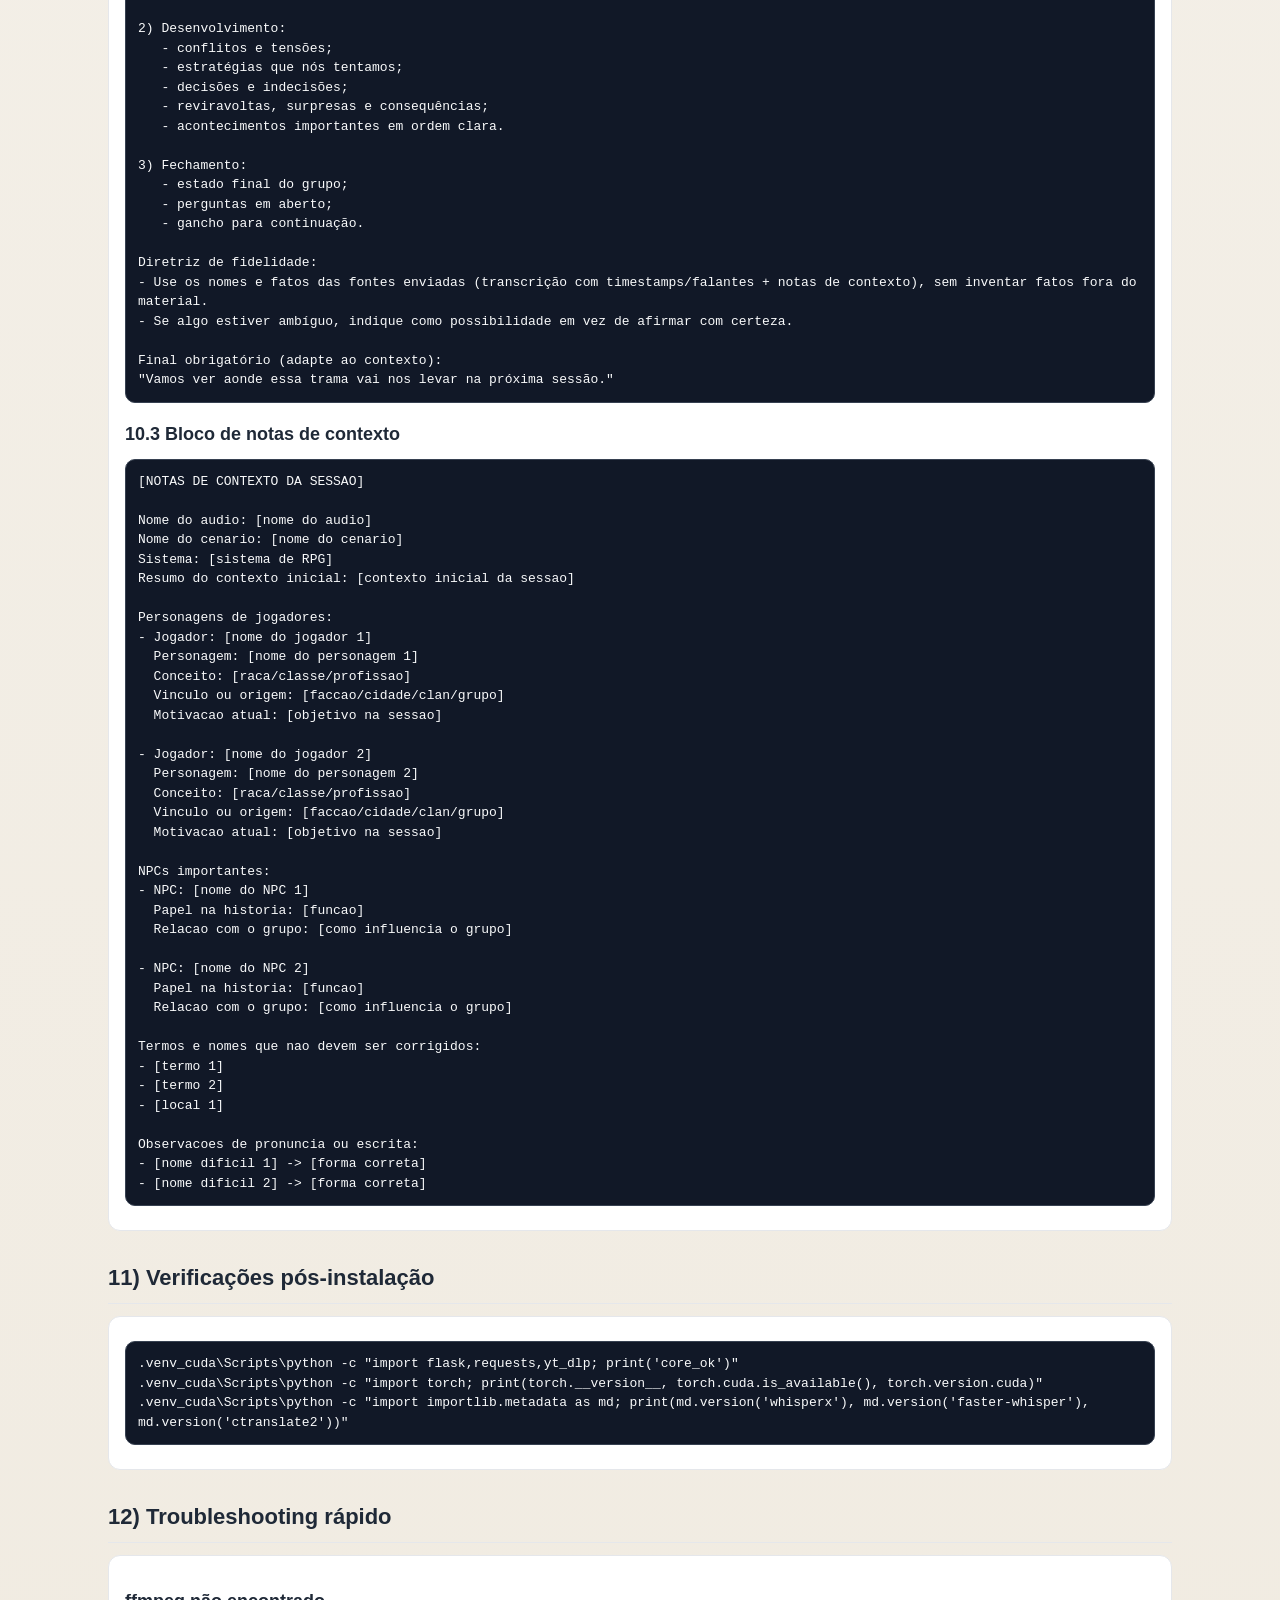
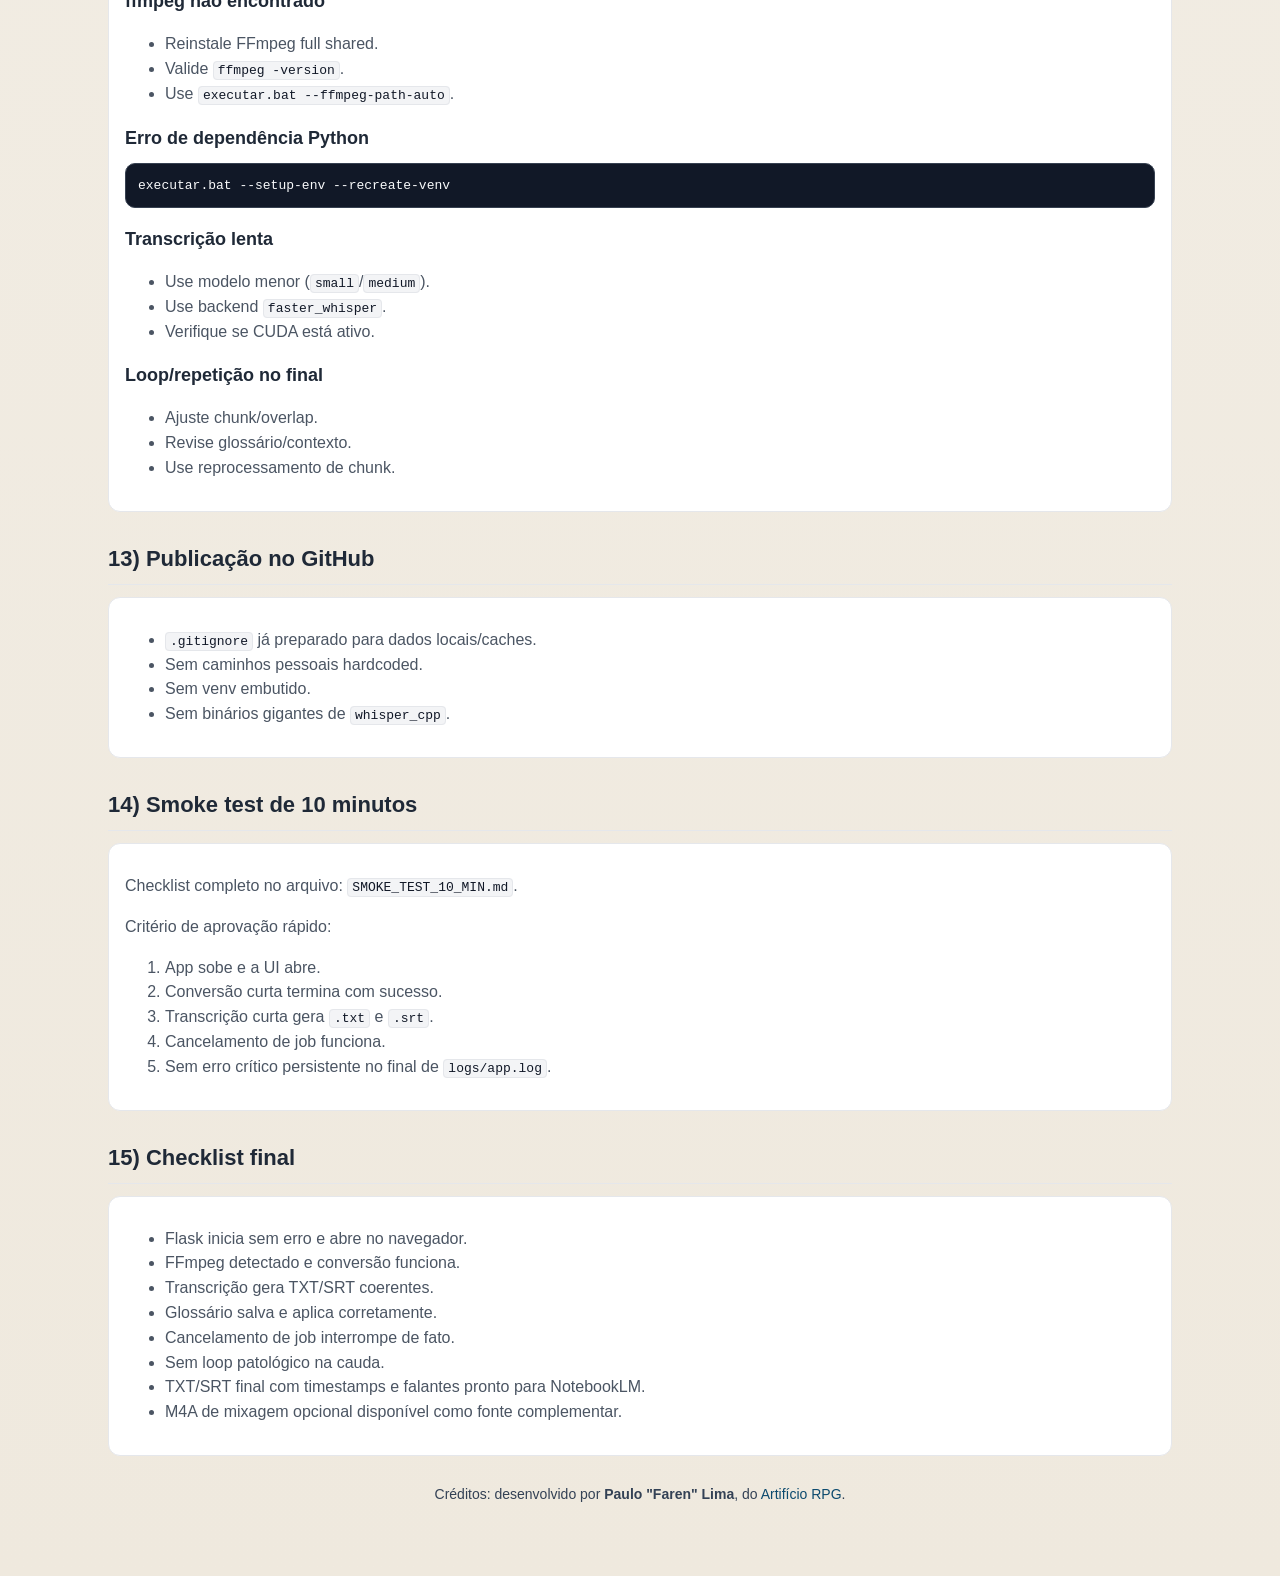
==== commit 7dbea30c: "docs: publicar audio exemplo no pages e destacar link do github" ====
--- a/instalacao_de_resumo_de_sessao.html
+++ b/instalacao_de_resumo_de_sessao.html
@@ -76,6 +76,26 @@
       text-decoration: none;
     }
     .nav a:hover { background: #eef2ff; }
+    .cta-row {
+      margin-top: 12px;
+      display: flex;
+      flex-wrap: wrap;
+      gap: 10px;
+    }
+    .btn-cta {
+      display: inline-block;
+      padding: 10px 14px;
+      border-radius: 10px;
+      border: 1px solid #0b5f59;
+      background: #0f766e;
+      color: #ffffff !important;
+      font-weight: 700;
+      text-decoration: none;
+    }
+    .btn-cta:hover {
+      background: #0c655e;
+      text-decoration: none;
+    }
     table {
       width: 100%;
       border-collapse: collapse;
@@ -125,12 +145,31 @@
       <p>
         Esta página contém as <strong>mesmas informações técnicas do README.md</strong>, com visual organizado.
       </p>
+      <div class="card">
+        <p><strong>Áudio de exemplo incluído para teste imediato</strong></p>
+        <ul>
+          <li>Arquivo: <code>docs/data/Oneshot-ODiaboDoPoco-Terca.ogg</code></li>
+          <li>Contexto: one-shot no cenário de <strong>The Witcher</strong></li>
+          <li>Mesa: <strong>3 jogadores</strong></li>
+          <li>Sistema: <strong>DND 5e 2024</strong></li>
+        </ul>
+        <p><strong>Player do exemplo</strong></p>
+        <audio controls preload="metadata" style="width:100%;">
+          <source src="docs/data/Oneshot-ODiaboDoPoco-Terca.ogg" type="audio/ogg" />
+          Seu navegador não suportou o player.
+        </audio>
+        <p><a href="docs/data/Oneshot-ODiaboDoPoco-Terca.ogg">Ouvir exemplo OGG (link direto)</a></p>
+        <p>Use este arquivo para validar transcrição, marcação de tempo/falantes, glossário e o fluxo de resumo.</p>
+      </div>
       <div>
         <span class="tag">Windows</span>
         <span class="tag">Sem Git obrigatório</span>
         <span class="tag">Flask</span>
         <span class="tag">Transcrição + Mixagem</span>
         <span class="tag">GPU CUDA opcional</span>
+      </div>
+      <div class="cta-row">
+        <a class="btn-cta" href="https://github.com/FarenRavirar/midia-faren/" target="_blank" rel="noopener">Abrir GitHub principal do projeto</a>
       </div>
       <nav class="nav" aria-label="Navegação rápida">
         <a href="#sec1">1) Pacote</a>
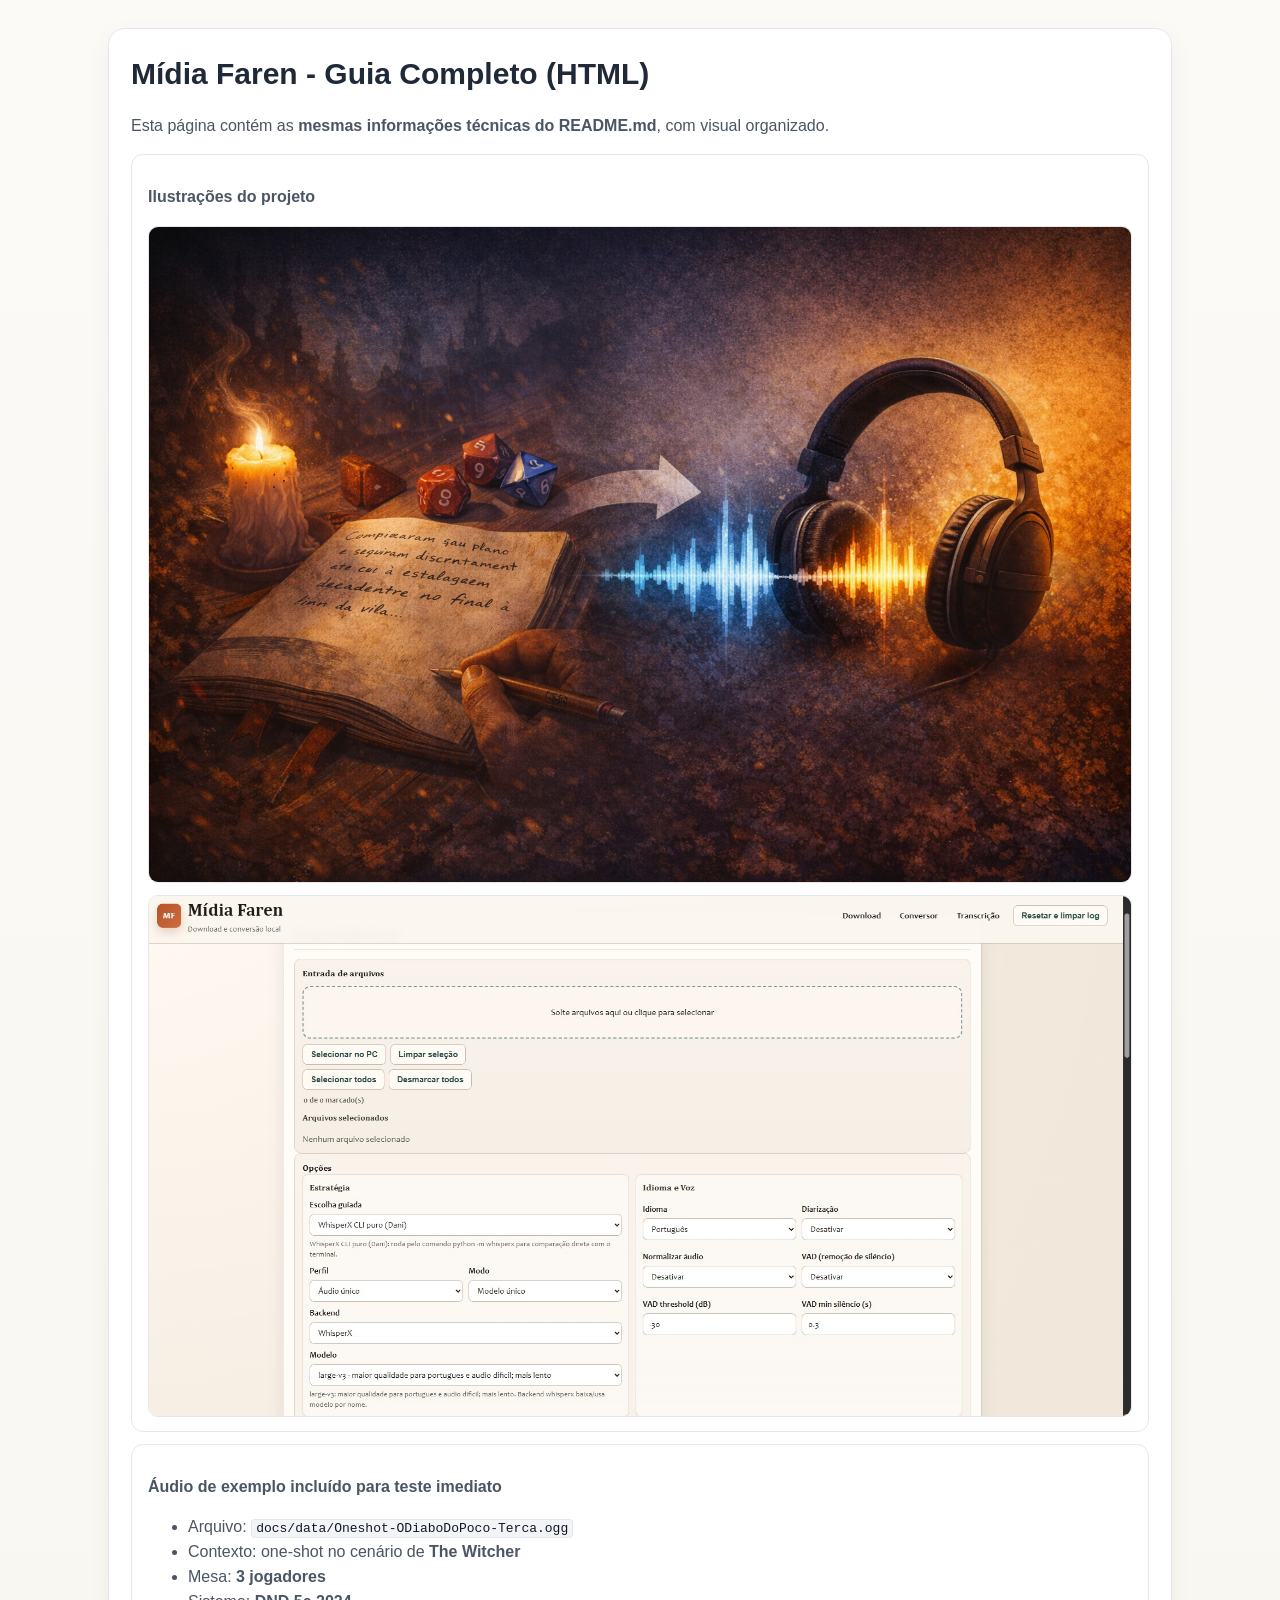
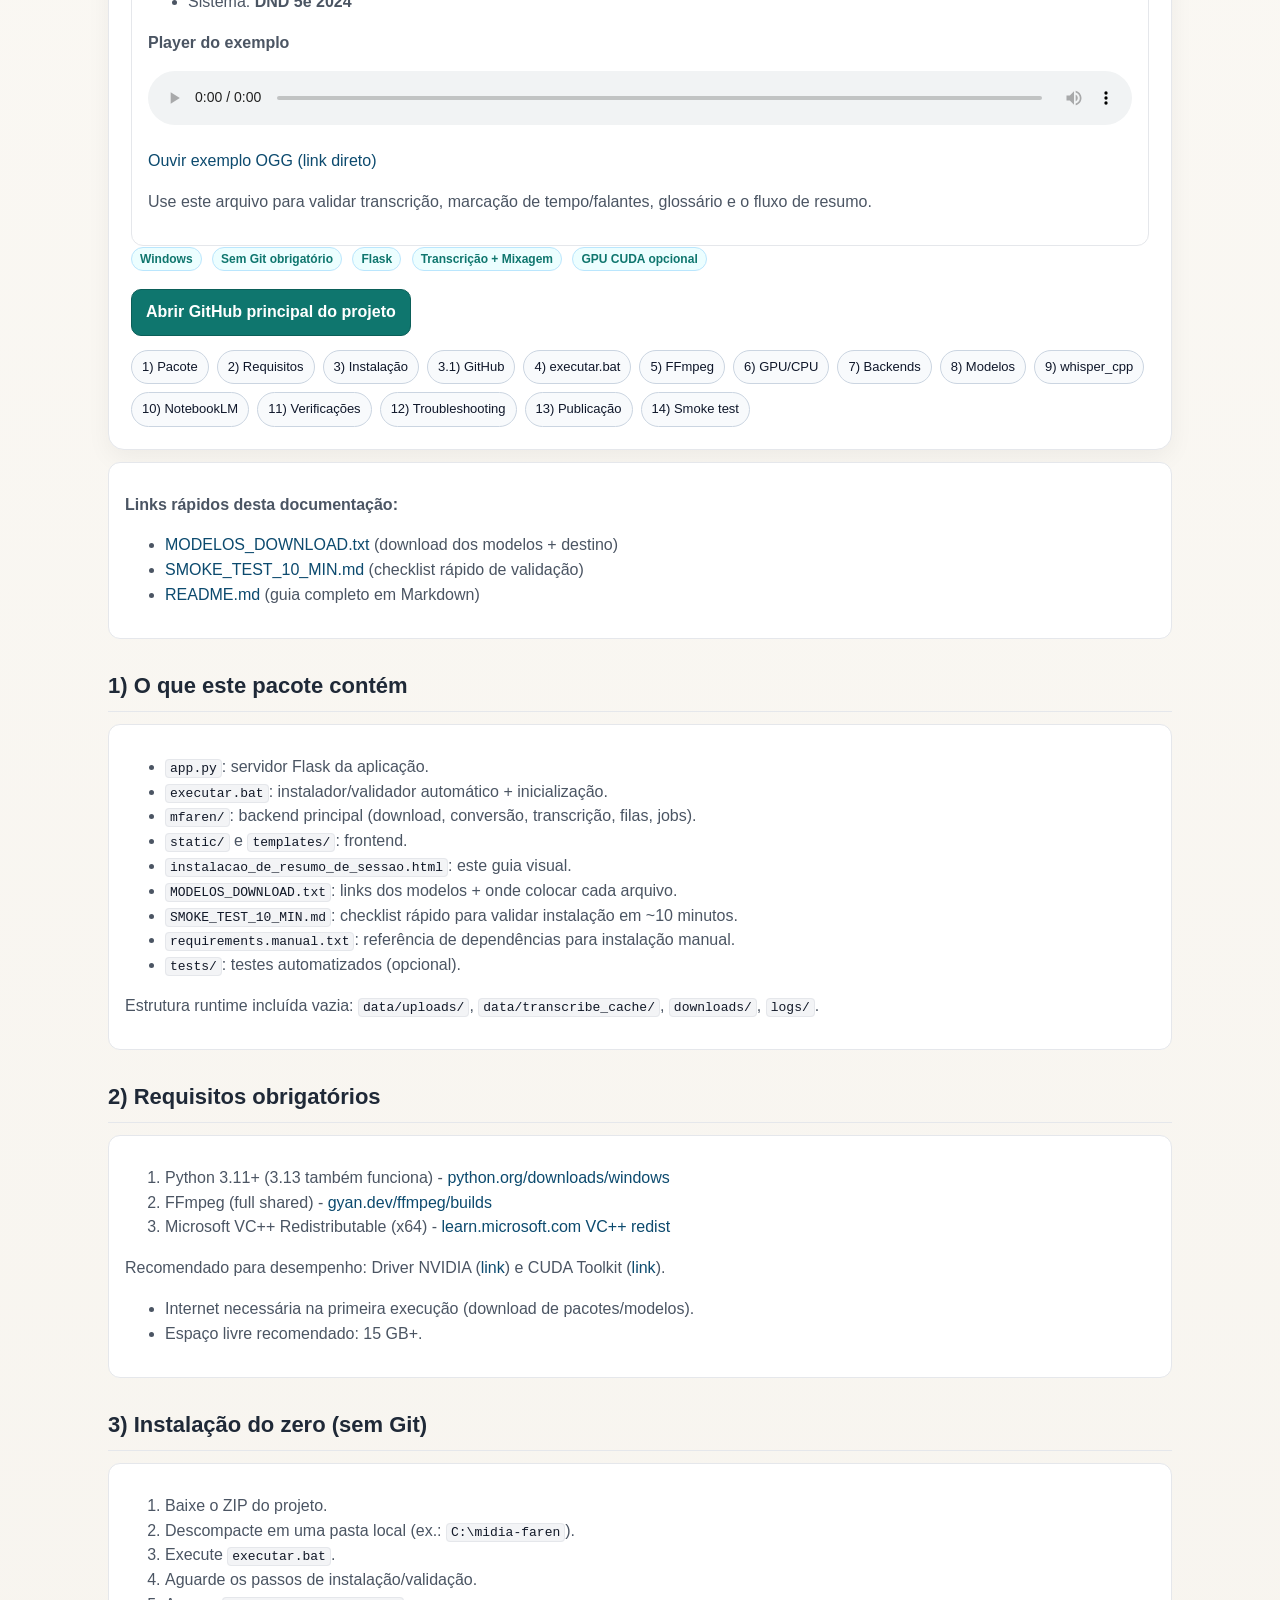
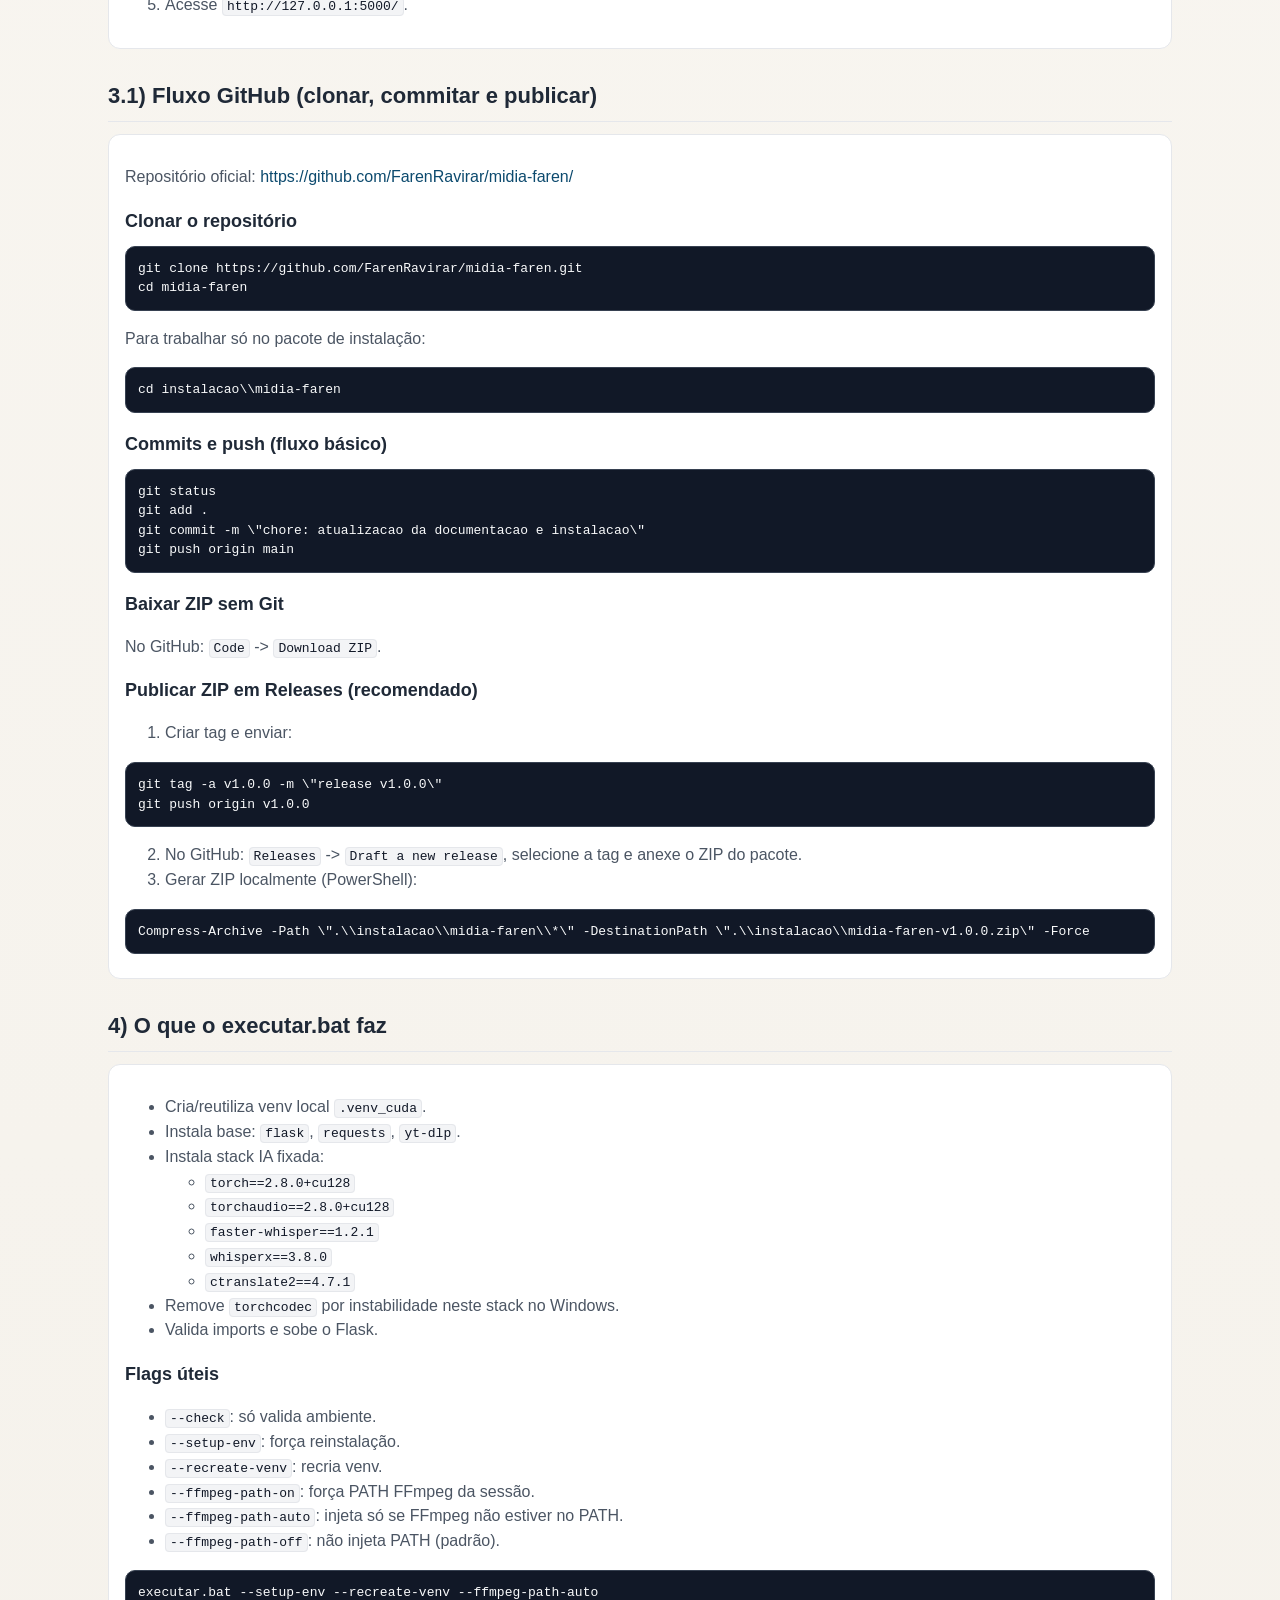
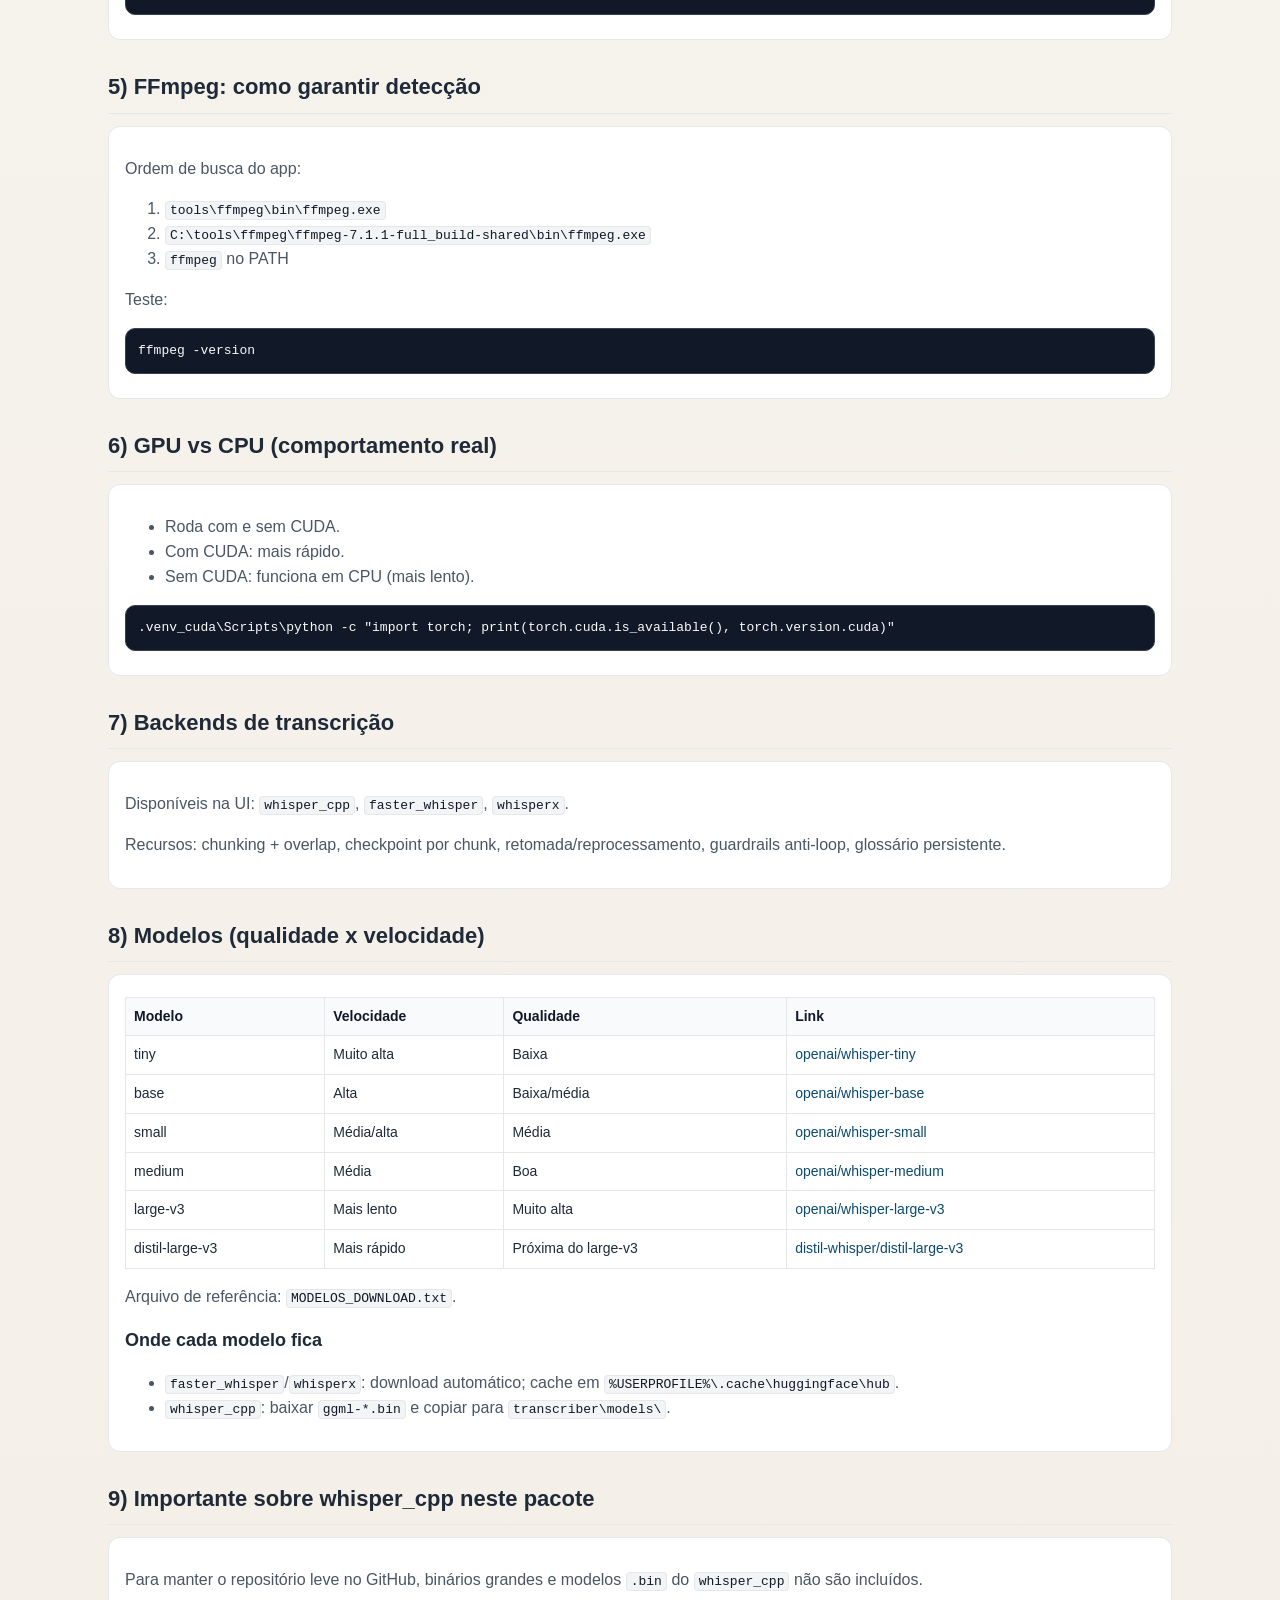
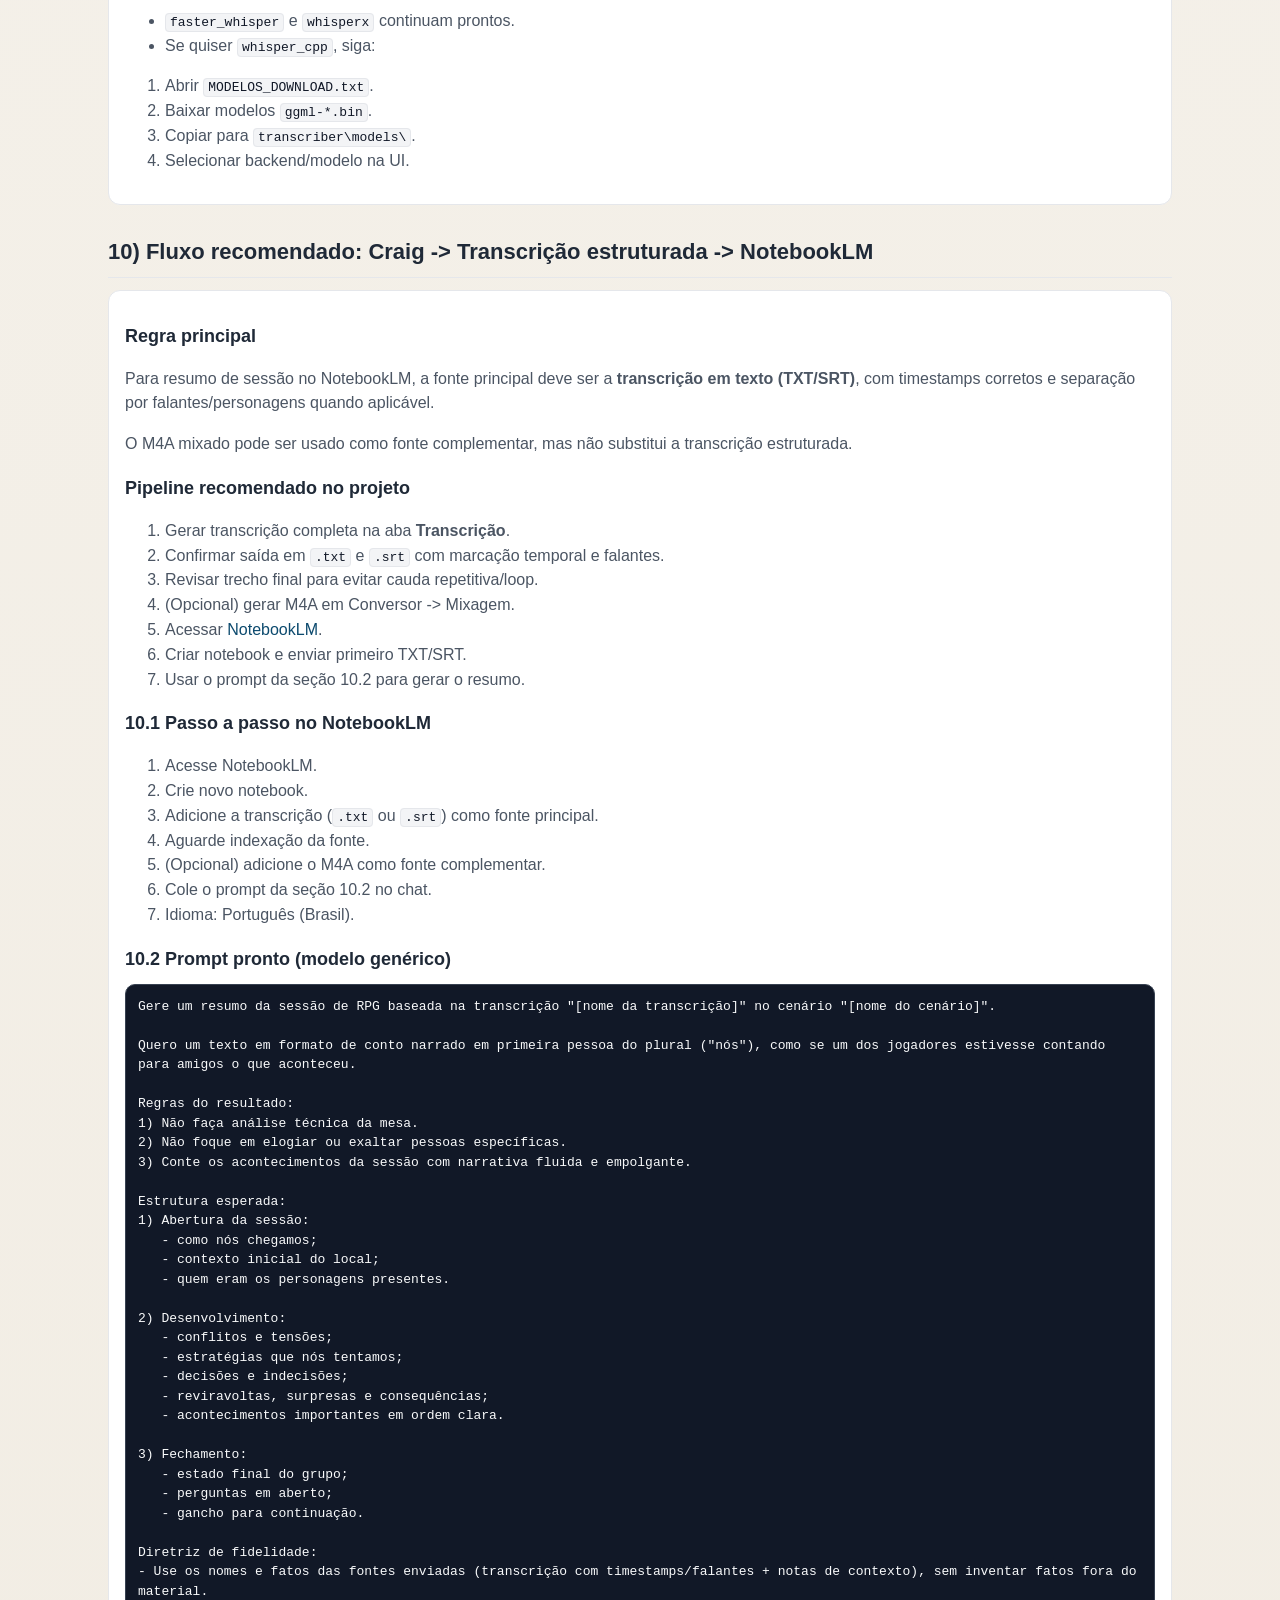
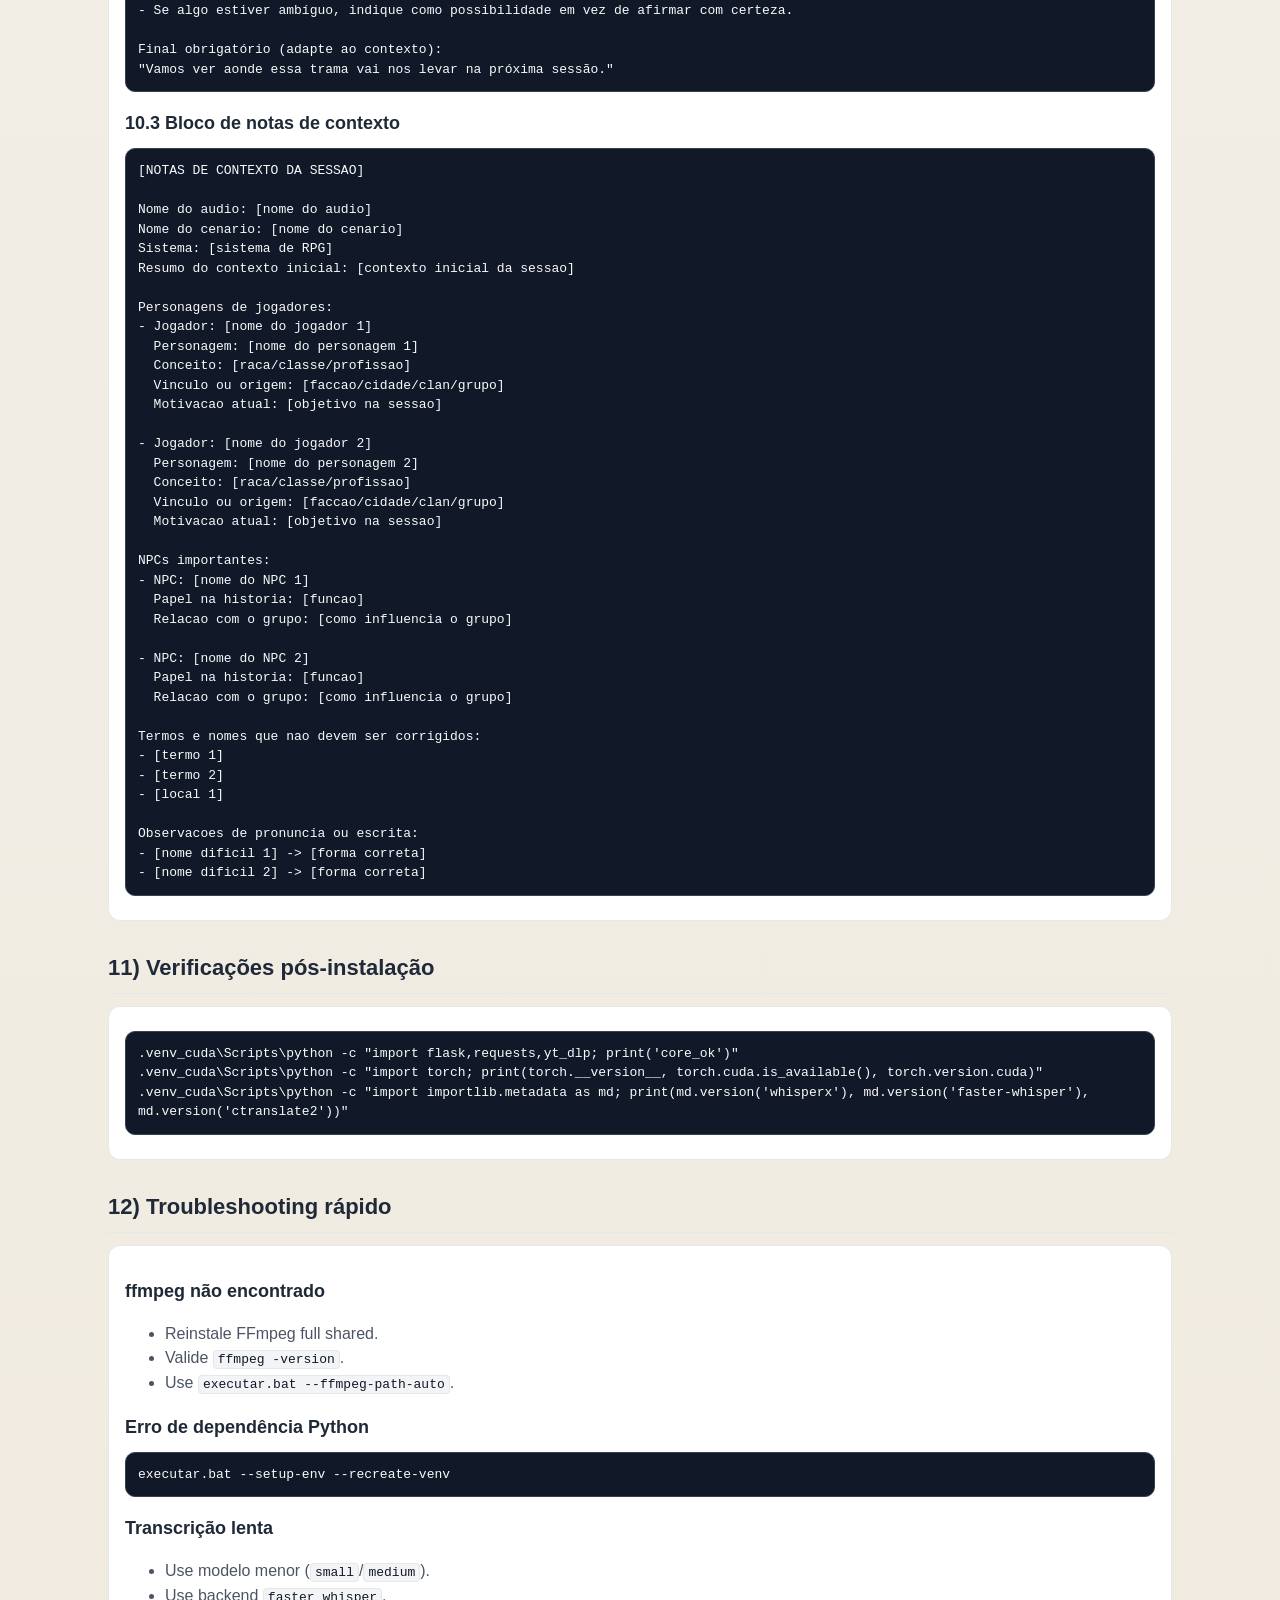
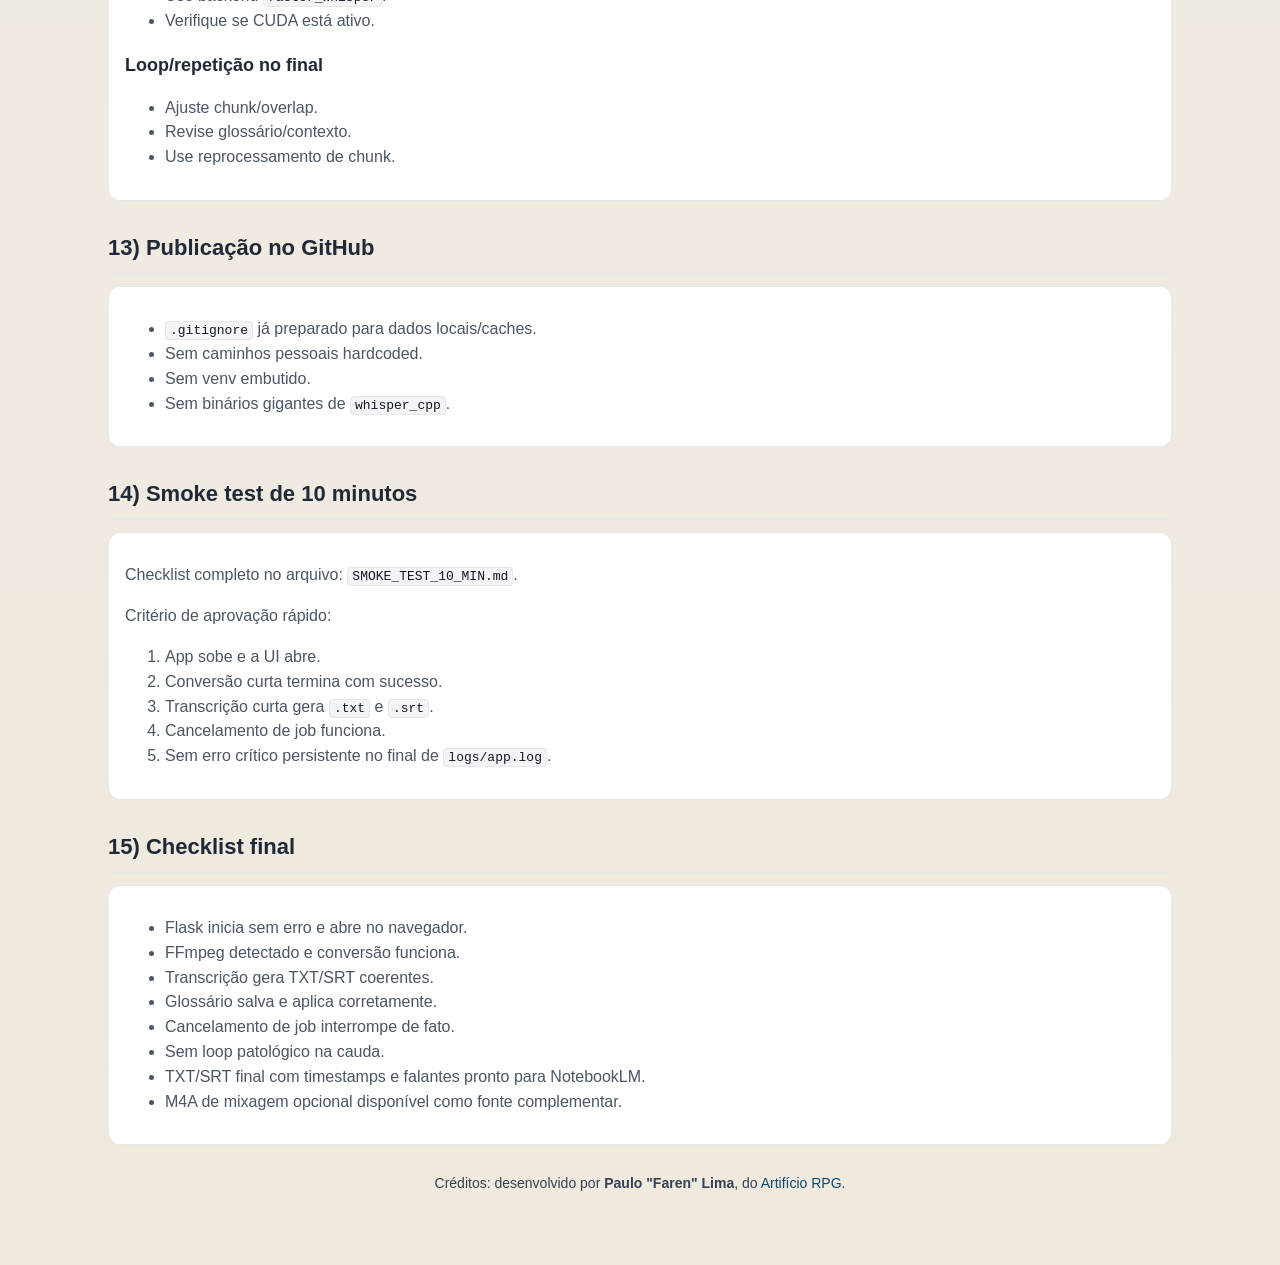
==== commit bfc87b62: "docs: adicionar imagens de ilustracao no guia" ====
--- a/instalacao_de_resumo_de_sessao.html
+++ b/instalacao_de_resumo_de_sessao.html
@@ -136,6 +136,17 @@
       font-size: 14px;
       color: #334155;
     }
+    .showcase-grid {
+      display: grid;
+      gap: 12px;
+      margin-top: 10px;
+    }
+    .showcase-img {
+      width: 100%;
+      border-radius: 10px;
+      border: 1px solid var(--line);
+      display: block;
+    }
   </style>
 </head>
 <body>
@@ -146,6 +157,13 @@
         Esta página contém as <strong>mesmas informações técnicas do README.md</strong>, com visual organizado.
       </p>
       <div class="card">
+        <p><strong>Ilustrações do projeto</strong></p>
+        <div class="showcase-grid">
+          <img class="showcase-img" src="docs/data/banner.png" alt="Banner do fluxo de resumo de sessão" />
+          <img class="showcase-img" src="docs/data/interface.jpg" alt="Interface principal do Mídia Faren" />
+        </div>
+      </div>
+      <div class="card" id="audio-exemplo">
         <p><strong>Áudio de exemplo incluído para teste imediato</strong></p>
         <ul>
           <li>Arquivo: <code>docs/data/Oneshot-ODiaboDoPoco-Terca.ogg</code></li>
